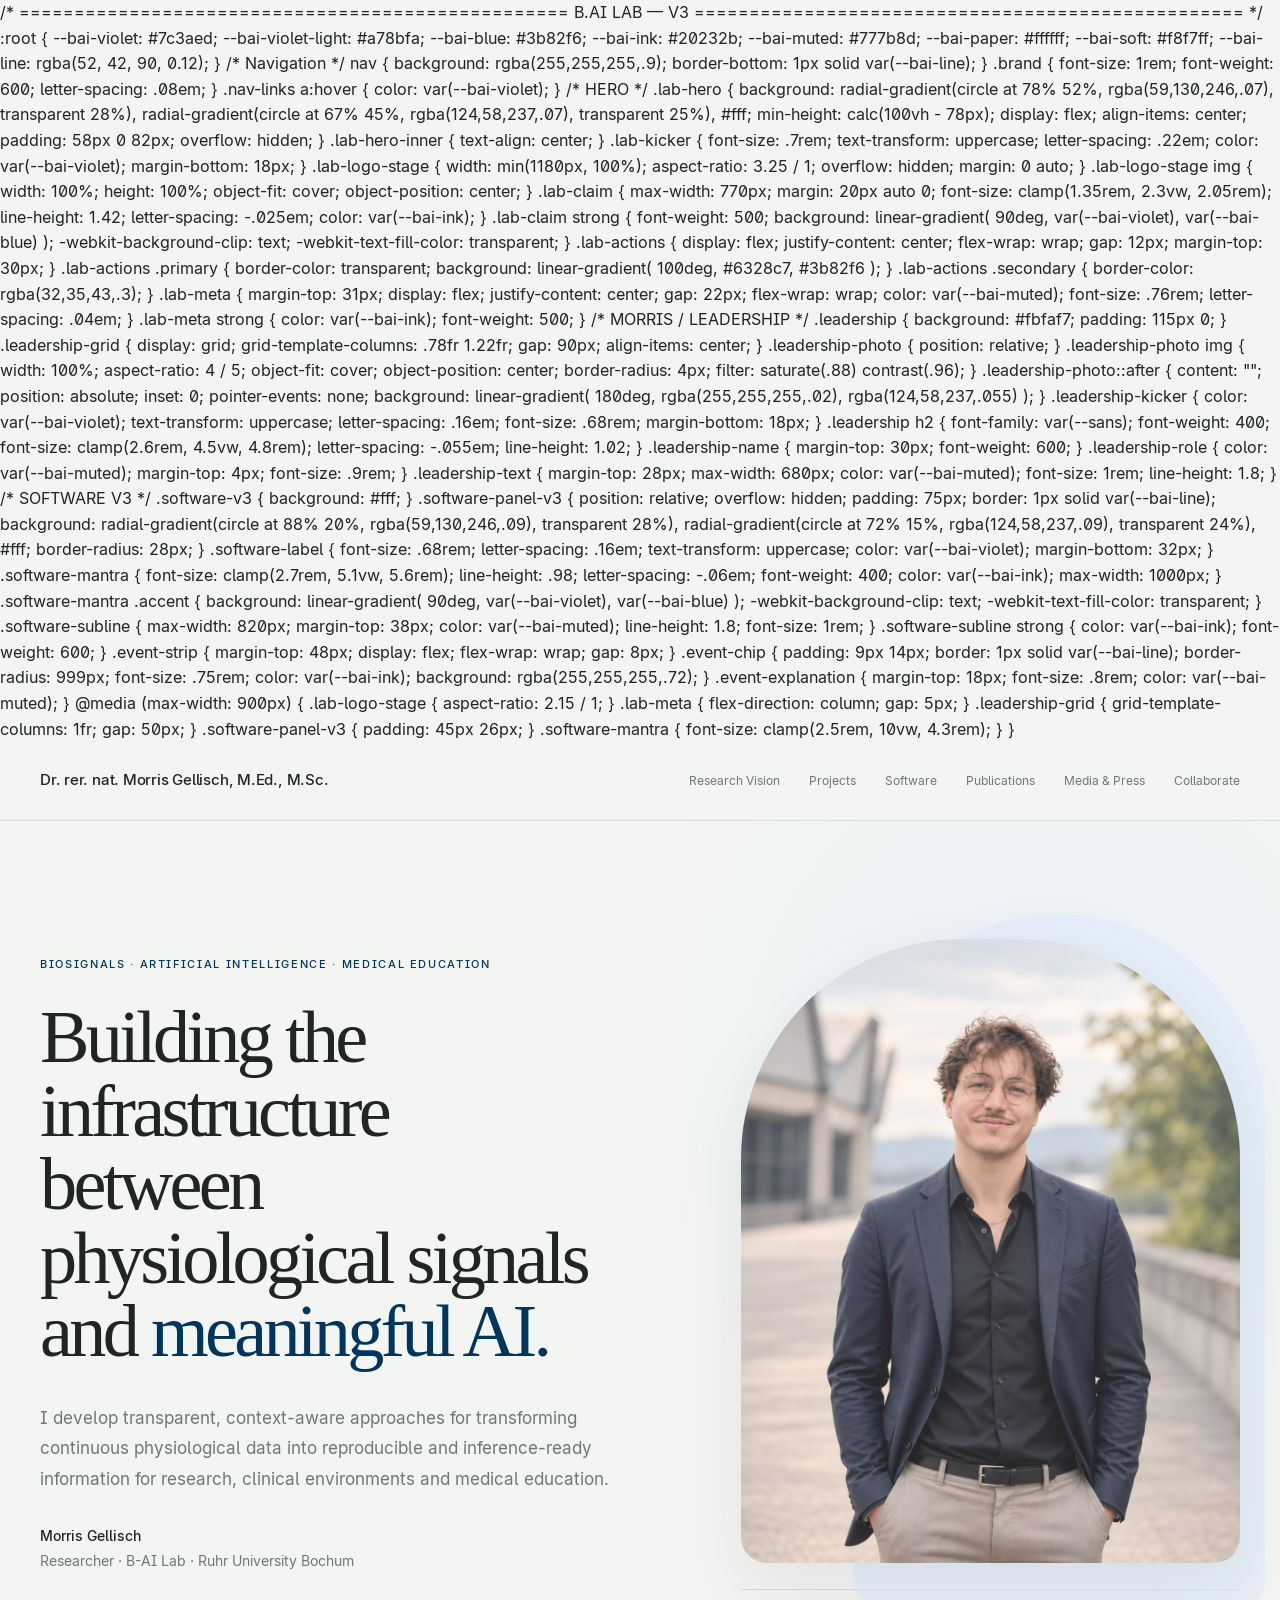
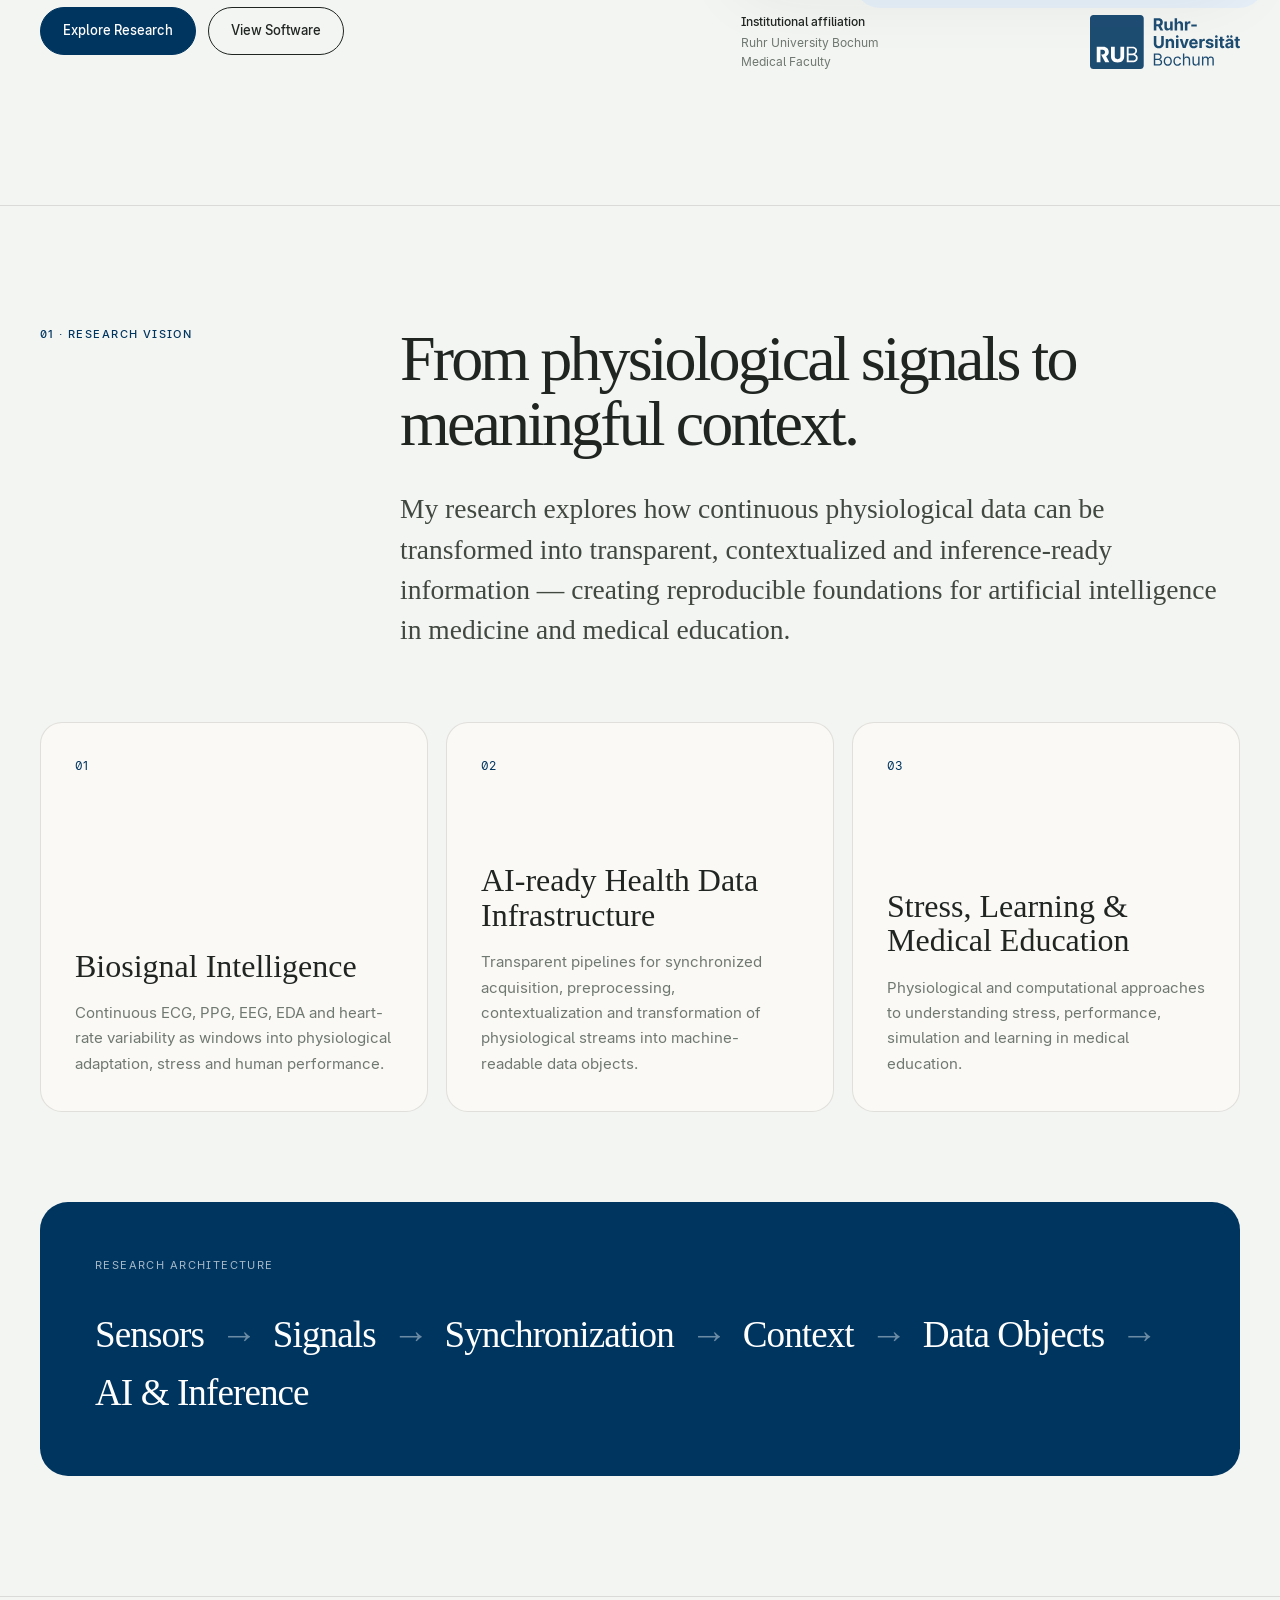
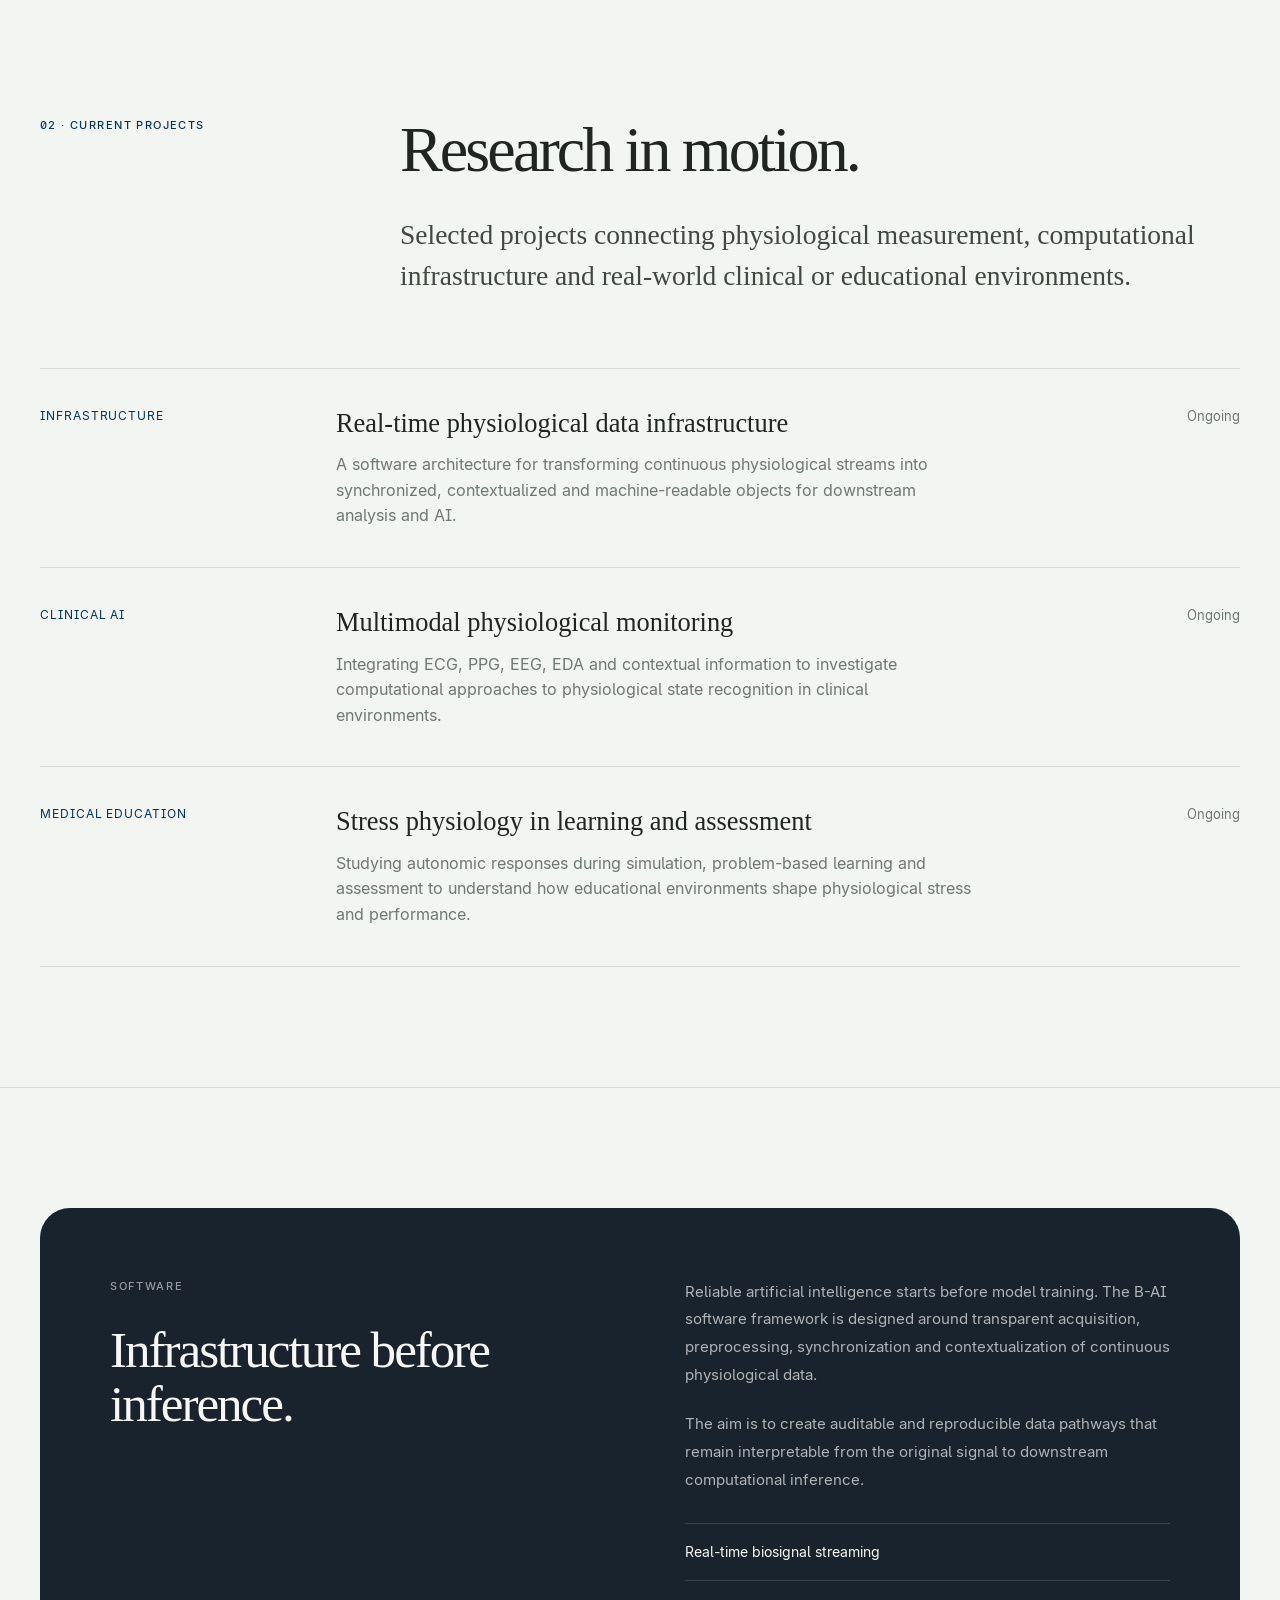
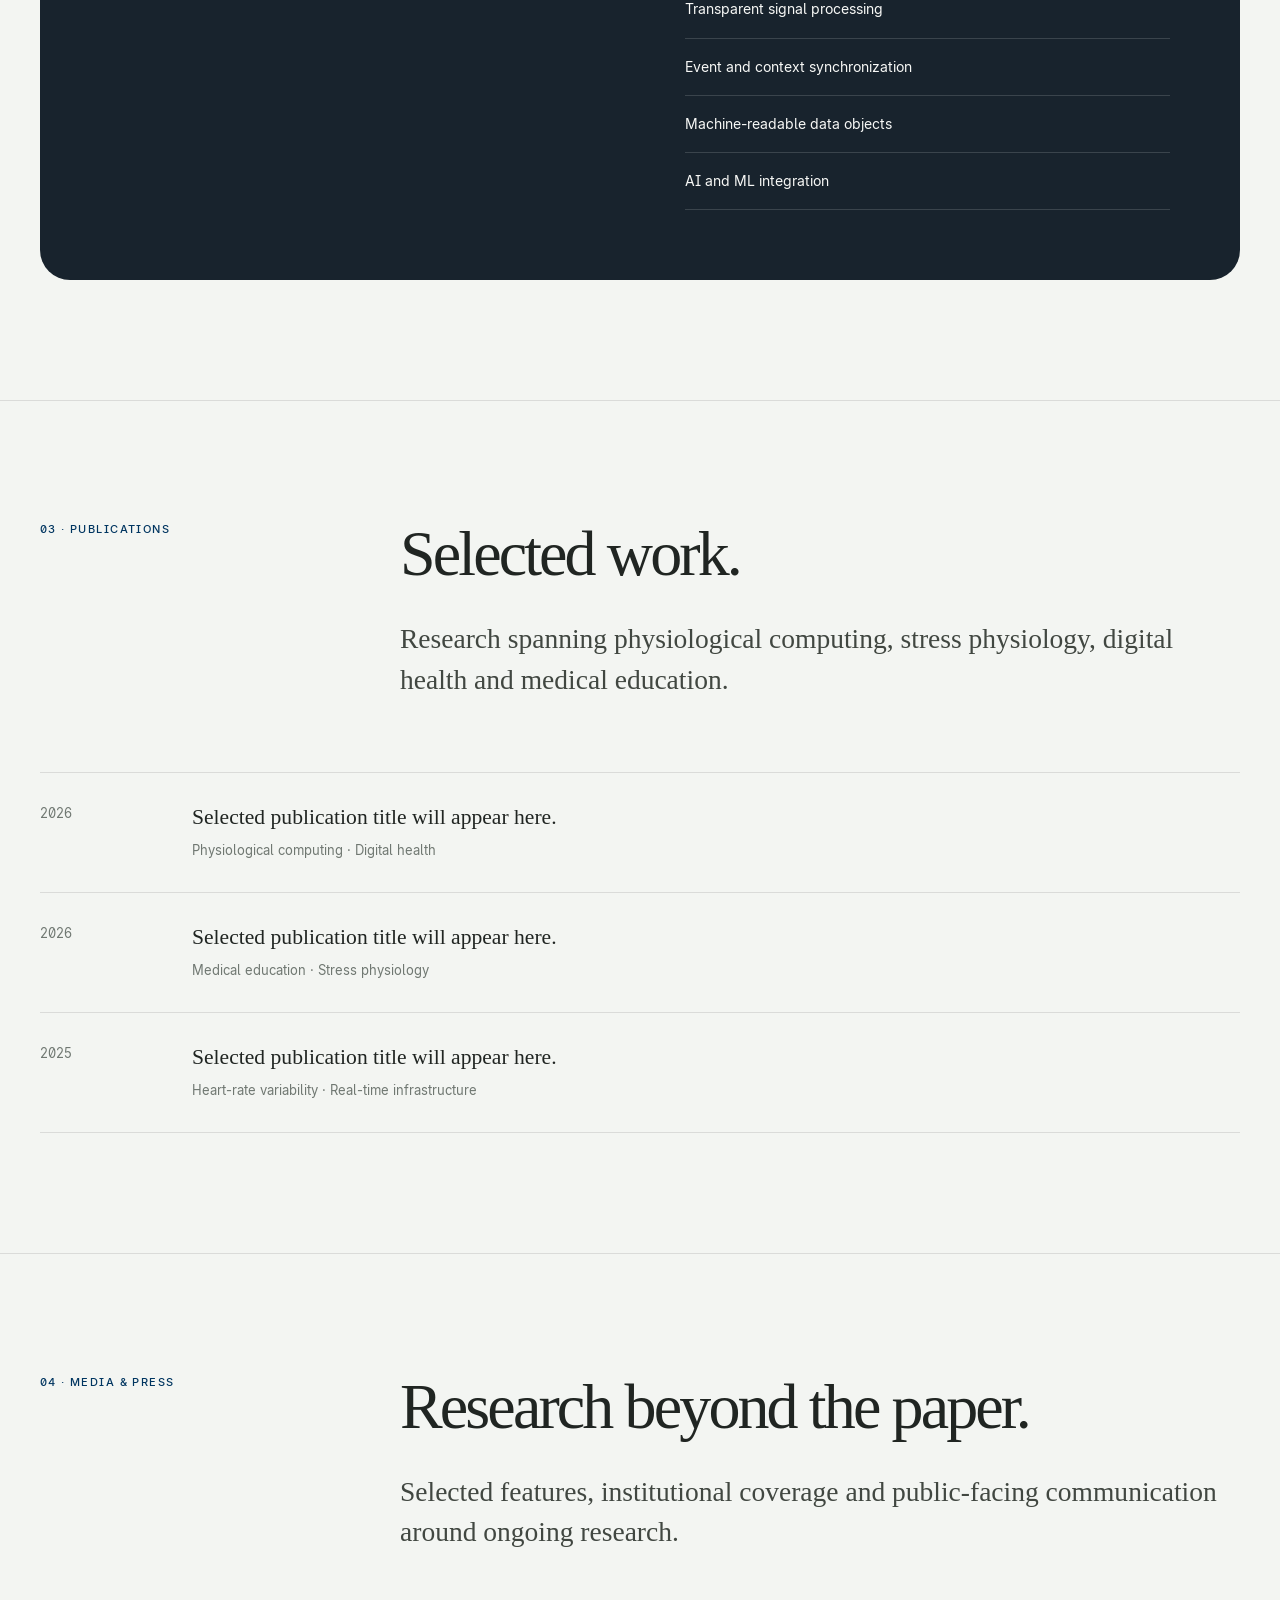
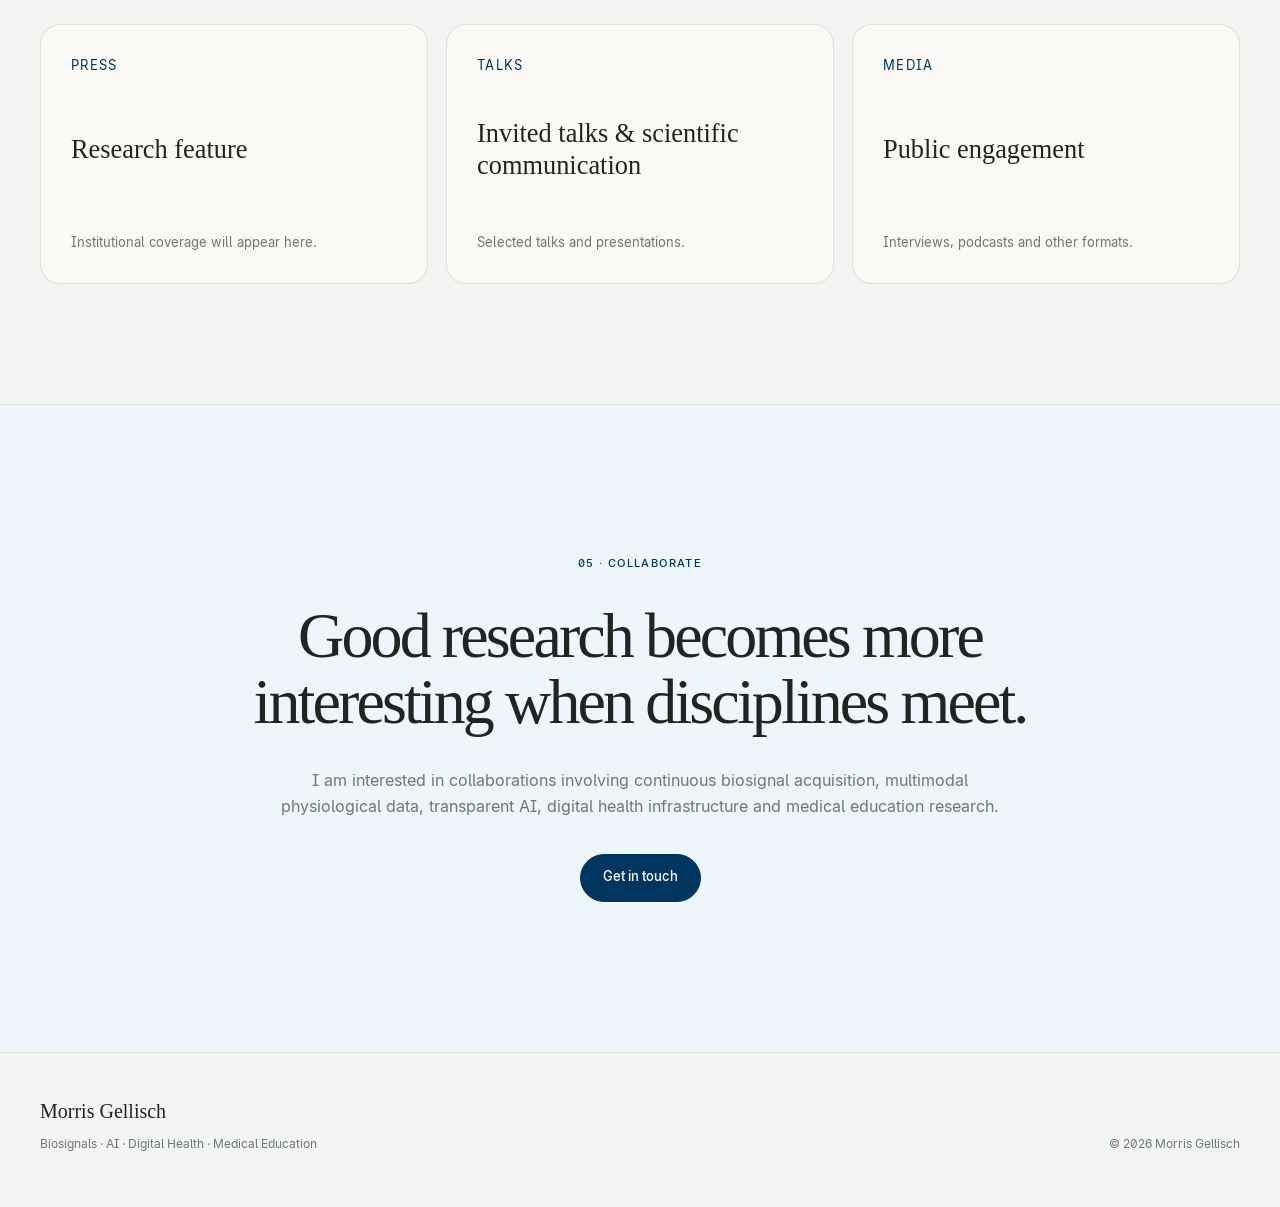
==== index.html @ 2d12931b "Revise title and meta description in index.html Updated title and meta description for SEO improveme" ====
<title>B.AI LAB | Biobehavioral Artificial Intelligence</title>

<meta
  name="description"
  content="B.AI Lab develops transparent infrastructures for synchronized, contextualized and AI-ready physiological data."
/>
/* ==================================================
   B.AI LAB — V3
================================================== */

:root {
  --bai-violet: #7c3aed;
  --bai-violet-light: #a78bfa;
  --bai-blue: #3b82f6;
  --bai-ink: #20232b;
  --bai-muted: #777b8d;
  --bai-paper: #ffffff;
  --bai-soft: #f8f7ff;
  --bai-line: rgba(52, 42, 90, 0.12);
}

/* Navigation */

nav {
  background: rgba(255,255,255,.9);
  border-bottom: 1px solid var(--bai-line);
}

.brand {
  font-size: 1rem;
  font-weight: 600;
  letter-spacing: .08em;
}

.nav-links a:hover {
  color: var(--bai-violet);
}


/* HERO */

.lab-hero {
  background:
    radial-gradient(circle at 78% 52%, rgba(59,130,246,.07), transparent 28%),
    radial-gradient(circle at 67% 45%, rgba(124,58,237,.07), transparent 25%),
    #fff;

  min-height: calc(100vh - 78px);
  display: flex;
  align-items: center;
  padding: 58px 0 82px;
  overflow: hidden;
}

.lab-hero-inner {
  text-align: center;
}

.lab-kicker {
  font-size: .7rem;
  text-transform: uppercase;
  letter-spacing: .22em;
  color: var(--bai-violet);
  margin-bottom: 18px;
}

.lab-logo-stage {
  width: min(1180px, 100%);
  aspect-ratio: 3.25 / 1;
  overflow: hidden;
  margin: 0 auto;
}

.lab-logo-stage img {
  width: 100%;
  height: 100%;
  object-fit: cover;
  object-position: center;
}

.lab-claim {
  max-width: 770px;
  margin: 20px auto 0;
  font-size: clamp(1.35rem, 2.3vw, 2.05rem);
  line-height: 1.42;
  letter-spacing: -.025em;
  color: var(--bai-ink);
}

.lab-claim strong {
  font-weight: 500;
  background: linear-gradient(
    90deg,
    var(--bai-violet),
    var(--bai-blue)
  );
  -webkit-background-clip: text;
  -webkit-text-fill-color: transparent;
}

.lab-actions {
  display: flex;
  justify-content: center;
  flex-wrap: wrap;
  gap: 12px;
  margin-top: 30px;
}

.lab-actions .primary {
  border-color: transparent;
  background: linear-gradient(
    100deg,
    #6328c7,
    #3b82f6
  );
}

.lab-actions .secondary {
  border-color: rgba(32,35,43,.3);
}

.lab-meta {
  margin-top: 31px;
  display: flex;
  justify-content: center;
  gap: 22px;
  flex-wrap: wrap;
  color: var(--bai-muted);
  font-size: .76rem;
  letter-spacing: .04em;
}

.lab-meta strong {
  color: var(--bai-ink);
  font-weight: 500;
}


/* MORRIS / LEADERSHIP */

.leadership {
  background: #fbfaf7;
  padding: 115px 0;
}

.leadership-grid {
  display: grid;
  grid-template-columns: .78fr 1.22fr;
  gap: 90px;
  align-items: center;
}

.leadership-photo {
  position: relative;
}

.leadership-photo img {
  width: 100%;
  aspect-ratio: 4 / 5;
  object-fit: cover;
  object-position: center;
  border-radius: 4px;
  filter: saturate(.88) contrast(.96);
}

.leadership-photo::after {
  content: "";
  position: absolute;
  inset: 0;
  pointer-events: none;
  background: linear-gradient(
    180deg,
    rgba(255,255,255,.02),
    rgba(124,58,237,.055)
  );
}

.leadership-kicker {
  color: var(--bai-violet);
  text-transform: uppercase;
  letter-spacing: .16em;
  font-size: .68rem;
  margin-bottom: 18px;
}

.leadership h2 {
  font-family: var(--sans);
  font-weight: 400;
  font-size: clamp(2.6rem, 4.5vw, 4.8rem);
  letter-spacing: -.055em;
  line-height: 1.02;
}

.leadership-name {
  margin-top: 30px;
  font-weight: 600;
}

.leadership-role {
  color: var(--bai-muted);
  margin-top: 4px;
  font-size: .9rem;
}

.leadership-text {
  margin-top: 28px;
  max-width: 680px;
  color: var(--bai-muted);
  font-size: 1rem;
  line-height: 1.8;
}


/* SOFTWARE V3 */

.software-v3 {
  background: #fff;
}

.software-panel-v3 {
  position: relative;
  overflow: hidden;
  padding: 75px;
  border: 1px solid var(--bai-line);
  background:
    radial-gradient(circle at 88% 20%, rgba(59,130,246,.09), transparent 28%),
    radial-gradient(circle at 72% 15%, rgba(124,58,237,.09), transparent 24%),
    #fff;

  border-radius: 28px;
}

.software-label {
  font-size: .68rem;
  letter-spacing: .16em;
  text-transform: uppercase;
  color: var(--bai-violet);
  margin-bottom: 32px;
}

.software-mantra {
  font-size: clamp(2.7rem, 5.1vw, 5.6rem);
  line-height: .98;
  letter-spacing: -.06em;
  font-weight: 400;
  color: var(--bai-ink);
  max-width: 1000px;
}

.software-mantra .accent {
  background: linear-gradient(
    90deg,
    var(--bai-violet),
    var(--bai-blue)
  );

  -webkit-background-clip: text;
  -webkit-text-fill-color: transparent;
}

.software-subline {
  max-width: 820px;
  margin-top: 38px;
  color: var(--bai-muted);
  line-height: 1.8;
  font-size: 1rem;
}

.software-subline strong {
  color: var(--bai-ink);
  font-weight: 600;
}

.event-strip {
  margin-top: 48px;
  display: flex;
  flex-wrap: wrap;
  gap: 8px;
}

.event-chip {
  padding: 9px 14px;
  border: 1px solid var(--bai-line);
  border-radius: 999px;
  font-size: .75rem;
  color: var(--bai-ink);
  background: rgba(255,255,255,.72);
}

.event-explanation {
  margin-top: 18px;
  font-size: .8rem;
  color: var(--bai-muted);
}


@media (max-width: 900px) {
  .lab-logo-stage {
    aspect-ratio: 2.15 / 1;
  }

  .lab-meta {
    flex-direction: column;
    gap: 5px;
  }

  .leadership-grid {
    grid-template-columns: 1fr;
    gap: 50px;
  }

  .software-panel-v3 {
    padding: 45px 26px;
  }

  .software-mantra {
    font-size: clamp(2.5rem, 10vw, 4.3rem);
  }
}
  <style>

    /* --------------------------------------------------
       RUB INTER
    -------------------------------------------------- */

    @font-face {
      font-family: "RUB Inter";
      src: url("assets/fonts/RUBInter-Regular.ttf") format("truetype");
      font-weight: 400;
      font-style: normal;
    }

    @font-face {
      font-family: "RUB Inter";
      src: url("assets/fonts/RUBInter-Medium.ttf") format("truetype");
      font-weight: 500;
      font-style: normal;
    }

    @font-face {
      font-family: "RUB Inter";
      src: url("assets/fonts/RUBInter-SemiBold.ttf") format("truetype");
      font-weight: 600;
      font-style: normal;
    }


    /* --------------------------------------------------
       DESIGN SYSTEM
    -------------------------------------------------- */

    :root {
      --bg: #f3f5f2;
      --bg-warm: #f6f3ec;
      --surface: #faf9f5;

      --text: #202522;
      --muted: #707872;

      --rub-blue: #003560;
      --rub-blue-soft: #dcebfb;
      --rub-blue-light: #eef5fb;

      --line: rgba(32, 37, 34, 0.12);

      --serif: Georgia, "Times New Roman", serif;
      --sans: "RUB Inter", Inter, Arial, sans-serif;
    }


    * {
      box-sizing: border-box;
      margin: 0;
      padding: 0;
    }

    html {
      scroll-behavior: smooth;
    }

    body {
      background: var(--bg);
      color: var(--text);
      font-family: var(--sans);
      line-height: 1.6;
      -webkit-font-smoothing: antialiased;
    }

    a {
      color: inherit;
      text-decoration: none;
    }

    img {
      max-width: 100%;
      display: block;
    }

    .container {
      width: min(1200px, calc(100% - 56px));
      margin: 0 auto;
    }


    /* --------------------------------------------------
       NAVIGATION
    -------------------------------------------------- */

    nav {
      position: sticky;
      top: 0;
      z-index: 100;
      background: rgba(243, 245, 242, 0.88);
      backdrop-filter: blur(18px);
      border-bottom: 1px solid var(--line);
    }

    .nav-inner {
      min-height: 78px;
      display: flex;
      align-items: center;
      justify-content: space-between;
      gap: 40px;
    }

    .brand {
      font-family: var(--sans);
      font-size: 0.92rem;
      font-weight: 500;
      letter-spacing: -0.015em;
      color: var(--text);
      white-space: nowrap;
    }

    .nav-links {
      display: flex;
      align-items: center;
      gap: 29px;
      font-size: 0.78rem;
      color: var(--muted);
    }

    .nav-links a {
      transition: color 0.2s ease;
    }

    .nav-links a:hover {
      color: var(--rub-blue);
    }


    /* --------------------------------------------------
       HERO
    -------------------------------------------------- */

    .hero {
      padding: 90px 0 105px;
      min-height: calc(100vh - 78px);
      display: flex;
      align-items: center;
      background:
        radial-gradient(
          circle at 82% 24%,
          rgba(220,235,251,0.55),
          transparent 34%
        ),
        var(--bg);
    }

    .hero-grid {
      display: grid;
      grid-template-columns: 1.05fr 0.95fr;
      gap: 90px;
      align-items: center;
    }

    .eyebrow {
      color: var(--rub-blue);
      font-size: 0.69rem;
      font-weight: 500;
      letter-spacing: 0.15em;
      text-transform: uppercase;
      margin-bottom: 28px;
    }

    .hero h1 {
      font-family: var(--serif);
      font-weight: 400;
      font-size: clamp(3.3rem, 5.8vw, 6.3rem);
      line-height: 0.99;
      letter-spacing: -0.05em;
      max-width: 780px;
    }

    .hero h1 em {
      font-style: normal;
      color: var(--rub-blue);
    }

    .hero-intro {
      margin-top: 34px;
      max-width: 650px;
      font-size: 1.07rem;
      line-height: 1.78;
      color: var(--muted);
    }

    .hero-name {
      margin-top: 30px;
      font-size: 0.9rem;
      font-weight: 500;
      color: var(--text);
    }

    .hero-role {
      margin-top: 3px;
      font-size: 0.86rem;
      color: var(--muted);
    }

    .hero-actions {
      display: flex;
      gap: 12px;
      flex-wrap: wrap;
      margin-top: 35px;
    }

    .button {
      display: inline-flex;
      align-items: center;
      justify-content: center;
      min-height: 48px;
      padding: 0 22px;
      border-radius: 999px;
      border: 1px solid var(--text);
      font-size: 0.79rem;
      font-weight: 500;
      transition: all 0.22s ease;
    }

    .button.primary {
      background: var(--rub-blue);
      border-color: var(--rub-blue);
      color: white;
    }

    .button.primary:hover {
      transform: translateY(-1px);
      background: #00477d;
    }

    .button.secondary:hover {
      background: var(--surface);
    }


    /* HERO IMAGE */

    .hero-visual {
      position: relative;
      padding: 28px 0 28px 28px;
    }

    .hero-visual::before {
      content: "";
      position: absolute;
      width: 78%;
      height: 88%;
      right: -25px;
      top: 3px;
      background: var(--rub-blue-soft);
      border-radius: 220px 220px 28px 28px;
      opacity: 0.55;
    }

    .hero-image-wrap {
      position: relative;
      overflow: hidden;
      border-radius: 220px 220px 26px 26px;
      background: var(--surface);
      aspect-ratio: 4 / 5;
      box-shadow:
        0 28px 70px rgba(30, 41, 46, 0.08);
    }

    .hero-image-wrap img {
      width: 100%;
      height: 100%;
      object-fit: cover;
      object-position: center 35%;
      opacity: 0.93;

      filter:
        saturate(0.88)
        contrast(0.96)
        brightness(1.035);
    }

    .hero-image-wrap::after {
      content: "";
      position: absolute;
      inset: 0;
      pointer-events: none;
      background:
        linear-gradient(
          180deg,
          rgba(220,235,251,0.10),
          rgba(246,243,236,0.06)
        );
    }


    /* INSTITUTION */

    .institution {
      margin-top: 26px;
      display: flex;
      align-items: center;
      justify-content: space-between;
      gap: 24px;
      padding-top: 22px;
      border-top: 1px solid var(--line);
    }

    .institution-copy {
      font-size: 0.77rem;
      line-height: 1.55;
      color: var(--muted);
    }

    .institution-copy strong {
      display: block;
      color: var(--text);
      font-weight: 500;
      margin-bottom: 2px;
    }

    .rub-logo {
      width: 150px;
      opacity: 0.88;
    }


    /* --------------------------------------------------
       SECTIONS
    -------------------------------------------------- */

    section {
      padding: 120px 0;
      border-top: 1px solid var(--line);
    }

    .section-head {
      display: grid;
      grid-template-columns: 0.5fr 1.5fr;
      gap: 80px;
      margin-bottom: 72px;
    }

    .section-number {
      color: var(--rub-blue);
      font-size: 0.68rem;
      font-weight: 500;
      letter-spacing: 0.13em;
      text-transform: uppercase;
    }

    h2 {
      font-family: var(--serif);
      font-size: clamp(2.8rem, 5vw, 5rem);
      font-weight: 400;
      line-height: 1.03;
      letter-spacing: -0.045em;
    }

    .lead {
      font-family: var(--serif);
      font-size: clamp(1.4rem, 2.15vw, 1.95rem);
      line-height: 1.46;
      color: #414741;
      max-width: 850px;
      margin-top: 32px;
    }


    /* --------------------------------------------------
       RESEARCH
    -------------------------------------------------- */

    .research-grid {
      display: grid;
      grid-template-columns: repeat(3, 1fr);
      gap: 18px;
    }

    .research-card {
      min-height: 390px;
      background: var(--surface);
      border: 1px solid var(--line);
      border-radius: 22px;
      padding: 34px;

      display: flex;
      flex-direction: column;
      justify-content: space-between;

      transition:
        transform 0.25s ease,
        box-shadow 0.25s ease;
    }

    .research-card:hover {
      transform: translateY(-4px);
      box-shadow: 0 18px 55px rgba(30, 32, 28, 0.07);
    }

    .card-number {
      color: var(--rub-blue);
      font-size: 0.72rem;
    }

    .research-card h3 {
      font-family: var(--serif);
      font-size: 2rem;
      line-height: 1.08;
      font-weight: 400;
      margin-bottom: 18px;
    }

    .research-card p {
      color: var(--muted);
      font-size: 0.92rem;
      line-height: 1.72;
    }


    /* --------------------------------------------------
       RESEARCH FLOW
    -------------------------------------------------- */

    .flow {
      margin-top: 90px;
      padding: 55px;
      background: var(--rub-blue);
      color: white;
      border-radius: 28px;
    }

    .flow-label {
      font-size: 0.68rem;
      letter-spacing: 0.13em;
      text-transform: uppercase;
      opacity: 0.65;
      margin-bottom: 32px;
    }

    .flow-line {
      font-family: var(--serif);
      font-size: clamp(1.6rem, 2.9vw, 2.8rem);
      line-height: 1.55;
      letter-spacing: -0.025em;
    }

    .flow-line span {
      opacity: 0.42;
      padding: 0 8px;
    }


    /* --------------------------------------------------
       PROJECTS
    -------------------------------------------------- */

    .project {
      display: grid;
      grid-template-columns: 0.4fr 1fr 0.35fr;
      gap: 40px;
      padding: 38px 0;
      border-top: 1px solid var(--line);
      align-items: start;
    }

    .project:last-child {
      border-bottom: 1px solid var(--line);
    }

    .project-category {
      color: var(--rub-blue);
      font-size: 0.73rem;
      text-transform: uppercase;
      letter-spacing: 0.08em;
    }

    .project h3 {
      font-family: var(--serif);
      font-size: 1.65rem;
      font-weight: 400;
      line-height: 1.27;
      margin-bottom: 12px;
    }

    .project p {
      color: var(--muted);
      max-width: 680px;
    }

    .project-status {
      text-align: right;
      color: var(--muted);
      font-size: 0.79rem;
    }


    /* --------------------------------------------------
       SOFTWARE
    -------------------------------------------------- */

    .software-panel {
      background: #18232d;
      color: #f7f8f6;
      border-radius: 30px;
      padding: 70px;

      display: grid;
      grid-template-columns: 1fr 1fr;
      gap: 90px;
    }

    .software-panel h3 {
      font-family: var(--serif);
      font-weight: 400;
      font-size: clamp(2.5rem, 4vw, 4.2rem);
      line-height: 1.04;
      letter-spacing: -0.04em;
    }

    .software-panel p {
      color: rgba(255,255,255,0.66);
      font-size: 0.96rem;
      line-height: 1.8;
      margin-bottom: 22px;
    }

    .software-list {
      margin-top: 30px;
      border-top: 1px solid rgba(255,255,255,0.15);
    }

    .software-item {
      padding: 17px 0;
      border-bottom: 1px solid rgba(255,255,255,0.15);
      font-size: 0.87rem;
    }


    /* --------------------------------------------------
       PUBLICATIONS
    -------------------------------------------------- */

    .publication {
      display: grid;
      grid-template-columns: 120px 1fr;
      gap: 32px;
      padding: 30px 0;
      border-top: 1px solid var(--line);
    }

    .publication:last-child {
      border-bottom: 1px solid var(--line);
    }

    .publication-year {
      color: var(--muted);
      font-size: 0.82rem;
    }

    .publication-title {
      font-family: var(--serif);
      font-size: 1.35rem;
      line-height: 1.37;
    }

    .publication-note {
      color: var(--muted);
      margin-top: 8px;
      font-size: 0.84rem;
    }


    /* --------------------------------------------------
       MEDIA
    -------------------------------------------------- */

    .press-grid {
      display: grid;
      grid-template-columns: repeat(3, 1fr);
      gap: 18px;
    }

    .press-card {
      min-height: 260px;
      border: 1px solid var(--line);
      background: var(--surface);
      border-radius: 20px;
      padding: 30px;

      display: flex;
      flex-direction: column;
      justify-content: space-between;
    }

    .press-card small {
      text-transform: uppercase;
      letter-spacing: 0.1em;
      color: var(--rub-blue);
    }

    .press-card h3 {
      font-family: var(--serif);
      font-weight: 400;
      font-size: 1.65rem;
      line-height: 1.2;
    }


    /* --------------------------------------------------
       COLLABORATE
    -------------------------------------------------- */

    .collaborate {
      text-align: center;
      padding: 150px 0;
      background: var(--rub-blue-light);
    }

    .collaborate h2 {
      max-width: 900px;
      margin: 0 auto;
    }

    .collaborate p {
      max-width: 720px;
      margin: 34px auto;
      color: var(--muted);
      font-size: 1rem;
    }


    /* --------------------------------------------------
       FOOTER
    -------------------------------------------------- */

    footer {
      border-top: 1px solid var(--line);
      padding: 42px 0 54px;
    }

    .footer-grid {
      display: flex;
      justify-content: space-between;
      align-items: flex-end;
      gap: 30px;
    }

    .footer-name {
      font-family: var(--serif);
      font-size: 1.25rem;
      margin-bottom: 7px;
    }

    .footer-small {
      color: var(--muted);
      font-size: 0.75rem;
    }


    /* --------------------------------------------------
       MOBILE
    -------------------------------------------------- */

    @media (max-width: 940px) {

      .nav-links {
        display: none;
      }

      .brand {
        font-size: 0.78rem;
      }

      .hero {
        padding-top: 65px;
      }

      .hero-grid,
      .section-head,
      .software-panel {
        grid-template-columns: 1fr;
      }

      .hero-grid {
        gap: 65px;
      }

      .hero-visual {
        padding-left: 0;
      }

      .hero-visual::before {
        width: 88%;
      }

      .section-head {
        gap: 35px;
      }

      .research-grid,
      .press-grid {
        grid-template-columns: 1fr;
      }

      .project {
        grid-template-columns: 1fr;
        gap: 9px;
      }

      .project-status {
        text-align: left;
      }

      .software-panel {
        padding: 42px 28px;
        gap: 45px;
      }

      .publication {
        grid-template-columns: 1fr;
        gap: 8px;
      }

      .flow {
        padding: 36px 28px;
      }

      .institution {
        align-items: flex-start;
        flex-direction: column;
      }

      section {
        padding: 90px 0;
      }

      .container {
        width: min(100% - 34px, 1200px);
      }
    }

  </style>
</head>


<body>

  <!-- NAVIGATION -->

  <nav>
    <div class="container nav-inner">

      <a class="brand" href="#top">
        Dr. rer. nat. Morris Gellisch, M.Ed., M.Sc.
      </a>

      <div class="nav-links">
        <a href="#vision">Research Vision</a>
        <a href="#projects">Projects</a>
        <a href="#software">Software</a>
        <a href="#publications">Publications</a>
        <a href="#media">Media & Press</a>
        <a href="#collaborate">Collaborate</a>
      </div>

    </div>
  </nav>


  <main id="top">


    <!-- HERO -->

    <header class="hero">

      <div class="container hero-grid">

        <div class="hero-copy">

          <div class="eyebrow">
            Biosignals · Artificial Intelligence · Medical Education
          </div>

          <h1>
            Building the infrastructure between
            physiological signals and <em>meaningful AI.</em>
          </h1>

          <p class="hero-intro">
            I develop transparent, context-aware approaches for transforming
            continuous physiological data into reproducible and inference-ready
            information for research, clinical environments and medical education.
          </p>

          <div class="hero-name">
            Morris Gellisch
          </div>

          <div class="hero-role">
            Researcher · B-AI Lab · Ruhr University Bochum
          </div>

          <div class="hero-actions">

            <a class="button primary" href="#vision">
              Explore Research
            </a>

            <a class="button secondary" href="#software">
              View Software
            </a>

          </div>

        </div>


        <div class="hero-visual">

          <div class="hero-image-wrap">
            <img
              src="assets/images/morris-hero.png"
              alt="Morris Gellisch"
            />
          </div>

          <div class="institution">

            <div class="institution-copy">

              <strong>Institutional affiliation</strong>

              Ruhr University Bochum<br>
              Medical Faculty

            </div>

            <img
              class="rub-logo"
              src="assets/brand/Ruhr-Universitaet-Bochum_Logo_Blau_screen_rgb.svg"
              alt="Ruhr University Bochum"
            />

          </div>

        </div>

      </div>

    </header>



    <!-- RESEARCH VISION -->

    <section id="vision">

      <div class="container">

        <div class="section-head">

          <div class="section-number">
            01 · Research Vision
          </div>

          <div>

            <h2>
              From physiological signals to meaningful context.
            </h2>

            <p class="lead">
              My research explores how continuous physiological data can be
              transformed into transparent, contextualized and inference-ready
              information — creating reproducible foundations for artificial
              intelligence in medicine and medical education.
            </p>

          </div>

        </div>


        <div class="research-grid">

          <article class="research-card">

            <div class="card-number">
              01
            </div>

            <div>

              <h3>
                Biosignal Intelligence
              </h3>

              <p>
                Continuous ECG, PPG, EEG, EDA and heart-rate variability
                as windows into physiological adaptation, stress and
                human performance.
              </p>

            </div>

          </article>


          <article class="research-card">

            <div class="card-number">
              02
            </div>

            <div>

              <h3>
                AI-ready Health Data Infrastructure
              </h3>

              <p>
                Transparent pipelines for synchronized acquisition,
                preprocessing, contextualization and transformation of
                physiological streams into machine-readable data objects.
              </p>

            </div>

          </article>


          <article class="research-card">

            <div class="card-number">
              03
            </div>

            <div>

              <h3>
                Stress, Learning & Medical Education
              </h3>

              <p>
                Physiological and computational approaches to understanding
                stress, performance, simulation and learning in medical
                education.
              </p>

            </div>

          </article>

        </div>


        <div class="flow">

          <div class="flow-label">
            Research architecture
          </div>

          <div class="flow-line">

            Sensors
            <span>→</span>

            Signals
            <span>→</span>

            Synchronization
            <span>→</span>

            Context
            <span>→</span>

            Data Objects
            <span>→</span>

            AI & Inference

          </div>

        </div>

      </div>

    </section>



    <!-- PROJECTS -->

    <section id="projects">

      <div class="container">

        <div class="section-head">

          <div class="section-number">
            02 · Current Projects
          </div>

          <div>

            <h2>
              Research in motion.
            </h2>

            <p class="lead">
              Selected projects connecting physiological measurement,
              computational infrastructure and real-world clinical or
              educational environments.
            </p>

          </div>

        </div>


        <div class="project">

          <div class="project-category">
            Infrastructure
          </div>

          <div>

            <h3>
              Real-time physiological data infrastructure
            </h3>

            <p>
              A software architecture for transforming continuous physiological
              streams into synchronized, contextualized and machine-readable
              objects for downstream analysis and AI.
            </p>

          </div>

          <div class="project-status">
            Ongoing
          </div>

        </div>


        <div class="project">

          <div class="project-category">
            Clinical AI
          </div>

          <div>

            <h3>
              Multimodal physiological monitoring
            </h3>

            <p>
              Integrating ECG, PPG, EEG, EDA and contextual information to
              investigate computational approaches to physiological state
              recognition in clinical environments.
            </p>

          </div>

          <div class="project-status">
            Ongoing
          </div>

        </div>


        <div class="project">

          <div class="project-category">
            Medical Education
          </div>

          <div>

            <h3>
              Stress physiology in learning and assessment
            </h3>

            <p>
              Studying autonomic responses during simulation, problem-based
              learning and assessment to understand how educational
              environments shape physiological stress and performance.
            </p>

          </div>

          <div class="project-status">
            Ongoing
          </div>

        </div>

      </div>

    </section>



    <!-- SOFTWARE -->

    <section id="software">

      <div class="container">

        <div class="software-panel">

          <div>

            <div
              class="eyebrow"
              style="color:rgba(255,255,255,.54)"
            >
              Software
            </div>

            <h3>
              Infrastructure before inference.
            </h3>

          </div>


          <div>

            <p>
              Reliable artificial intelligence starts before model training.
              The B-AI software framework is designed around transparent
              acquisition, preprocessing, synchronization and contextualization
              of continuous physiological data.
            </p>

            <p>
              The aim is to create auditable and reproducible data pathways
              that remain interpretable from the original signal to downstream
              computational inference.
            </p>

            <div class="software-list">

              <div class="software-item">
                Real-time biosignal streaming
              </div>

              <div class="software-item">
                Transparent signal processing
              </div>

              <div class="software-item">
                Event and context synchronization
              </div>

              <div class="software-item">
                Machine-readable data objects
              </div>

              <div class="software-item">
                AI and ML integration
              </div>

            </div>

          </div>

        </div>

      </div>

    </section>



    <!-- PUBLICATIONS -->

    <section id="publications">

      <div class="container">

        <div class="section-head">

          <div class="section-number">
            03 · Publications
          </div>

          <div>

            <h2>
              Selected work.
            </h2>

            <p class="lead">
              Research spanning physiological computing, stress physiology,
              digital health and medical education.
            </p>

          </div>

        </div>


        <div class="publication">

          <div class="publication-year">
            2026
          </div>

          <div>

            <div class="publication-title">
              Selected publication title will appear here.
            </div>

            <div class="publication-note">
              Physiological computing · Digital health
            </div>

          </div>

        </div>


        <div class="publication">

          <div class="publication-year">
            2026
          </div>

          <div>

            <div class="publication-title">
              Selected publication title will appear here.
            </div>

            <div class="publication-note">
              Medical education · Stress physiology
            </div>

          </div>

        </div>


        <div class="publication">

          <div class="publication-year">
            2025
          </div>

          <div>

            <div class="publication-title">
              Selected publication title will appear here.
            </div>

            <div class="publication-note">
              Heart-rate variability · Real-time infrastructure
            </div>

          </div>

        </div>

      </div>

    </section>



    <!-- MEDIA -->

    <section id="media">

      <div class="container">

        <div class="section-head">

          <div class="section-number">
            04 · Media & Press
          </div>

          <div>

            <h2>
              Research beyond the paper.
            </h2>

            <p class="lead">
              Selected features, institutional coverage and public-facing
              communication around ongoing research.
            </p>

          </div>

        </div>


        <div class="press-grid">

          <article class="press-card">

            <small>
              Press
            </small>

            <h3>
              Research feature
            </h3>

            <p class="publication-note">
              Institutional coverage will appear here.
            </p>

          </article>


          <article class="press-card">

            <small>
              Talks
            </small>

            <h3>
              Invited talks & scientific communication
            </h3>

            <p class="publication-note">
              Selected talks and presentations.
            </p>

          </article>


          <article class="press-card">

            <small>
              Media
            </small>

            <h3>
              Public engagement
            </h3>

            <p class="publication-note">
              Interviews, podcasts and other formats.
            </p>

          </article>

        </div>

      </div>

    </section>



    <!-- COLLABORATE -->

    <section
      id="collaborate"
      class="collaborate"
    >

      <div class="container">

        <div
          class="section-number"
          style="margin-bottom:30px"
        >
          05 · Collaborate
        </div>

        <h2>
          Good research becomes more interesting when disciplines meet.
        </h2>

        <p>
          I am interested in collaborations involving continuous biosignal
          acquisition, multimodal physiological data, transparent AI,
          digital health infrastructure and medical education research.
        </p>

        <a
          class="button primary"
          href="mailto:YOUR-EMAIL-HERE"
        >
          Get in touch
        </a>

      </div>

    </section>


  </main>



  <!-- FOOTER -->

  <footer>

    <div class="container footer-grid">

      <div>

        <div class="footer-name">
          Morris Gellisch
        </div>

        <div class="footer-small">
          Biosignals · AI · Digital Health · Medical Education
        </div>

      </div>

      <div class="footer-small">
        © 2026 Morris Gellisch
      </div>

    </div>

  </footer>

</body>
</html>
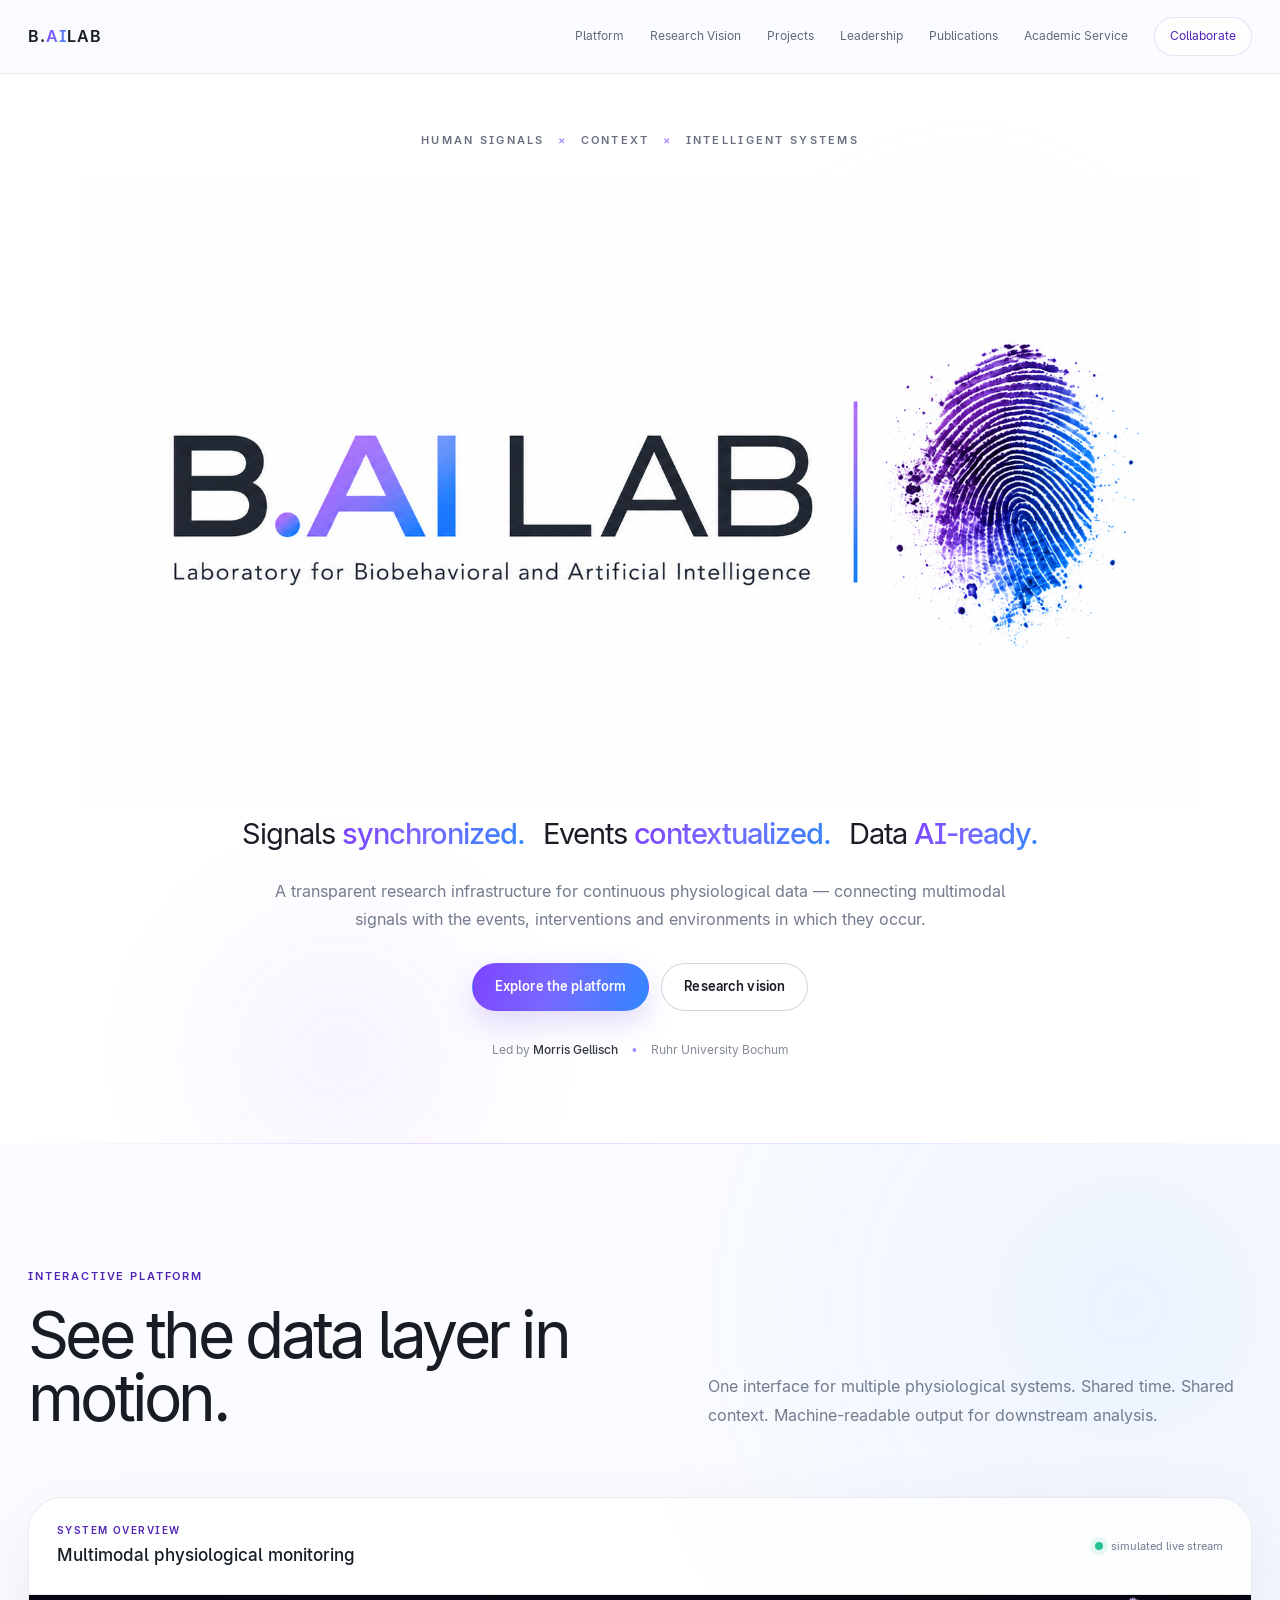
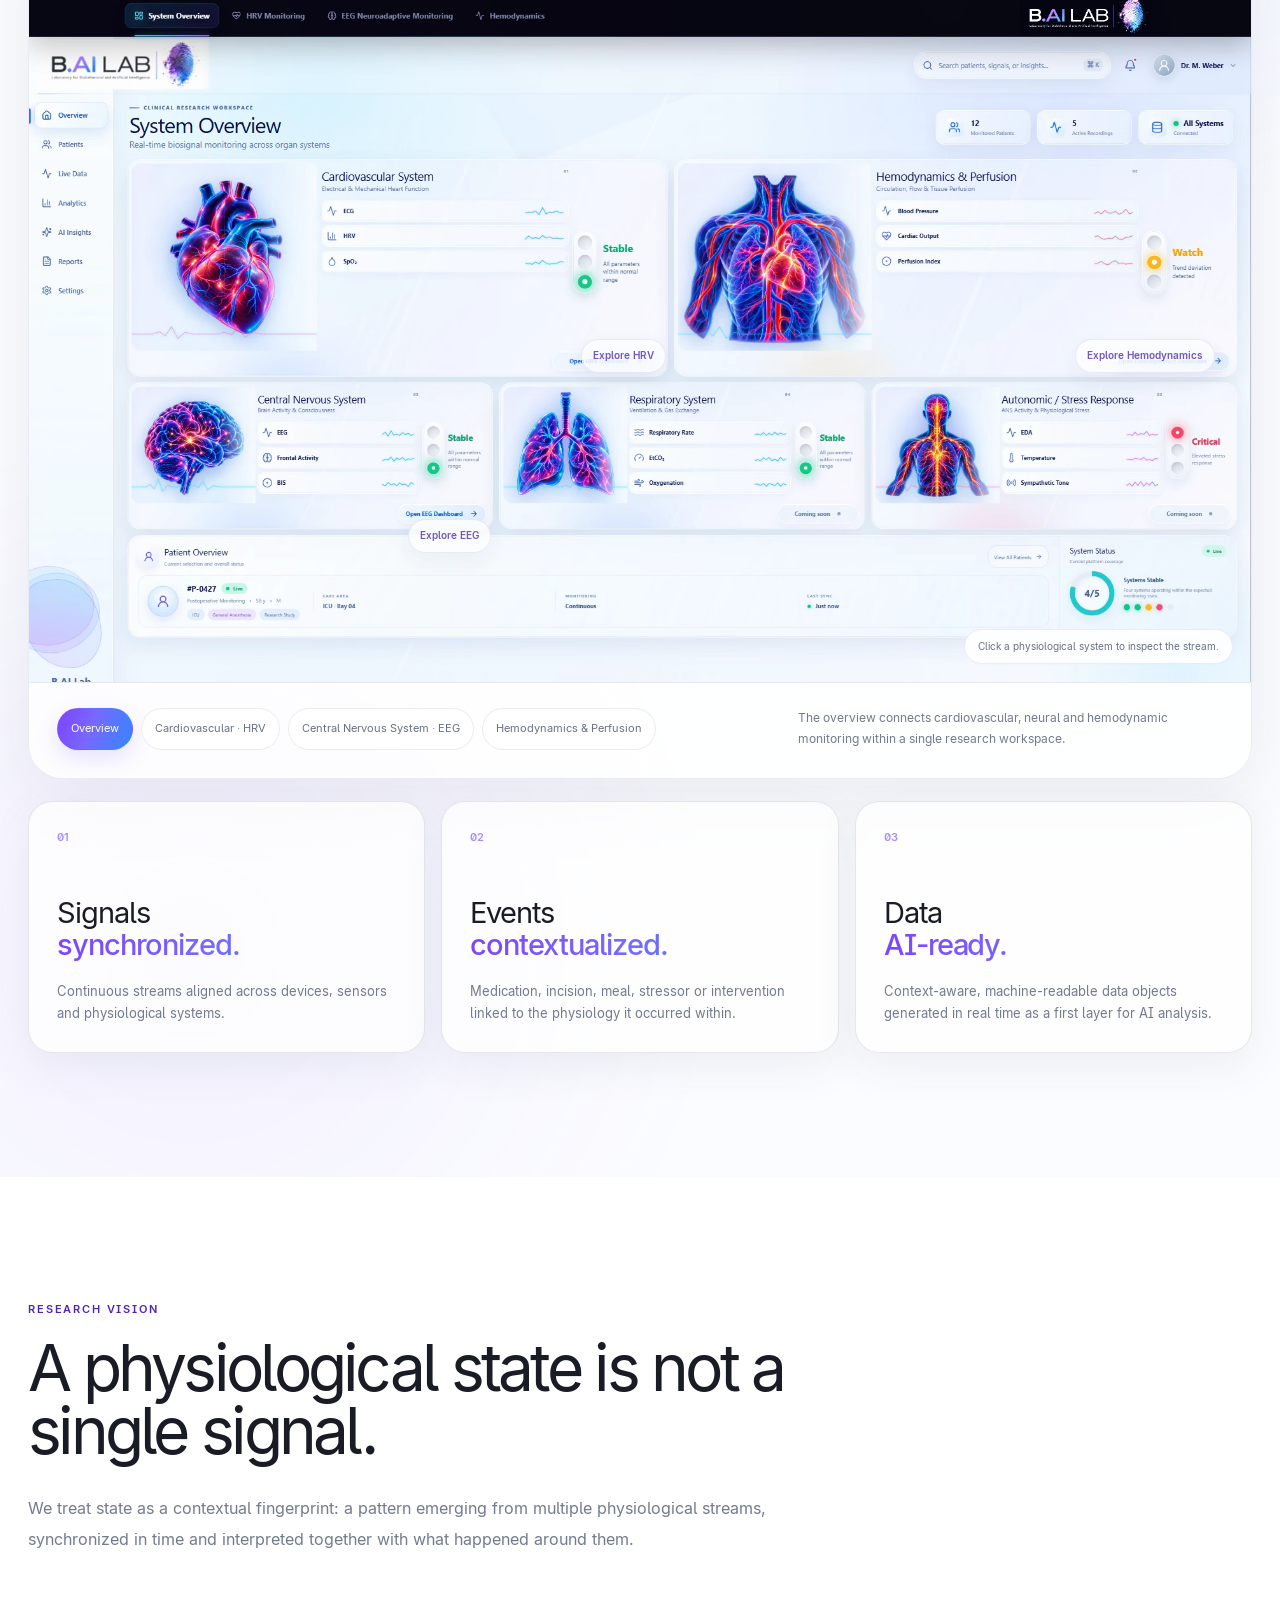
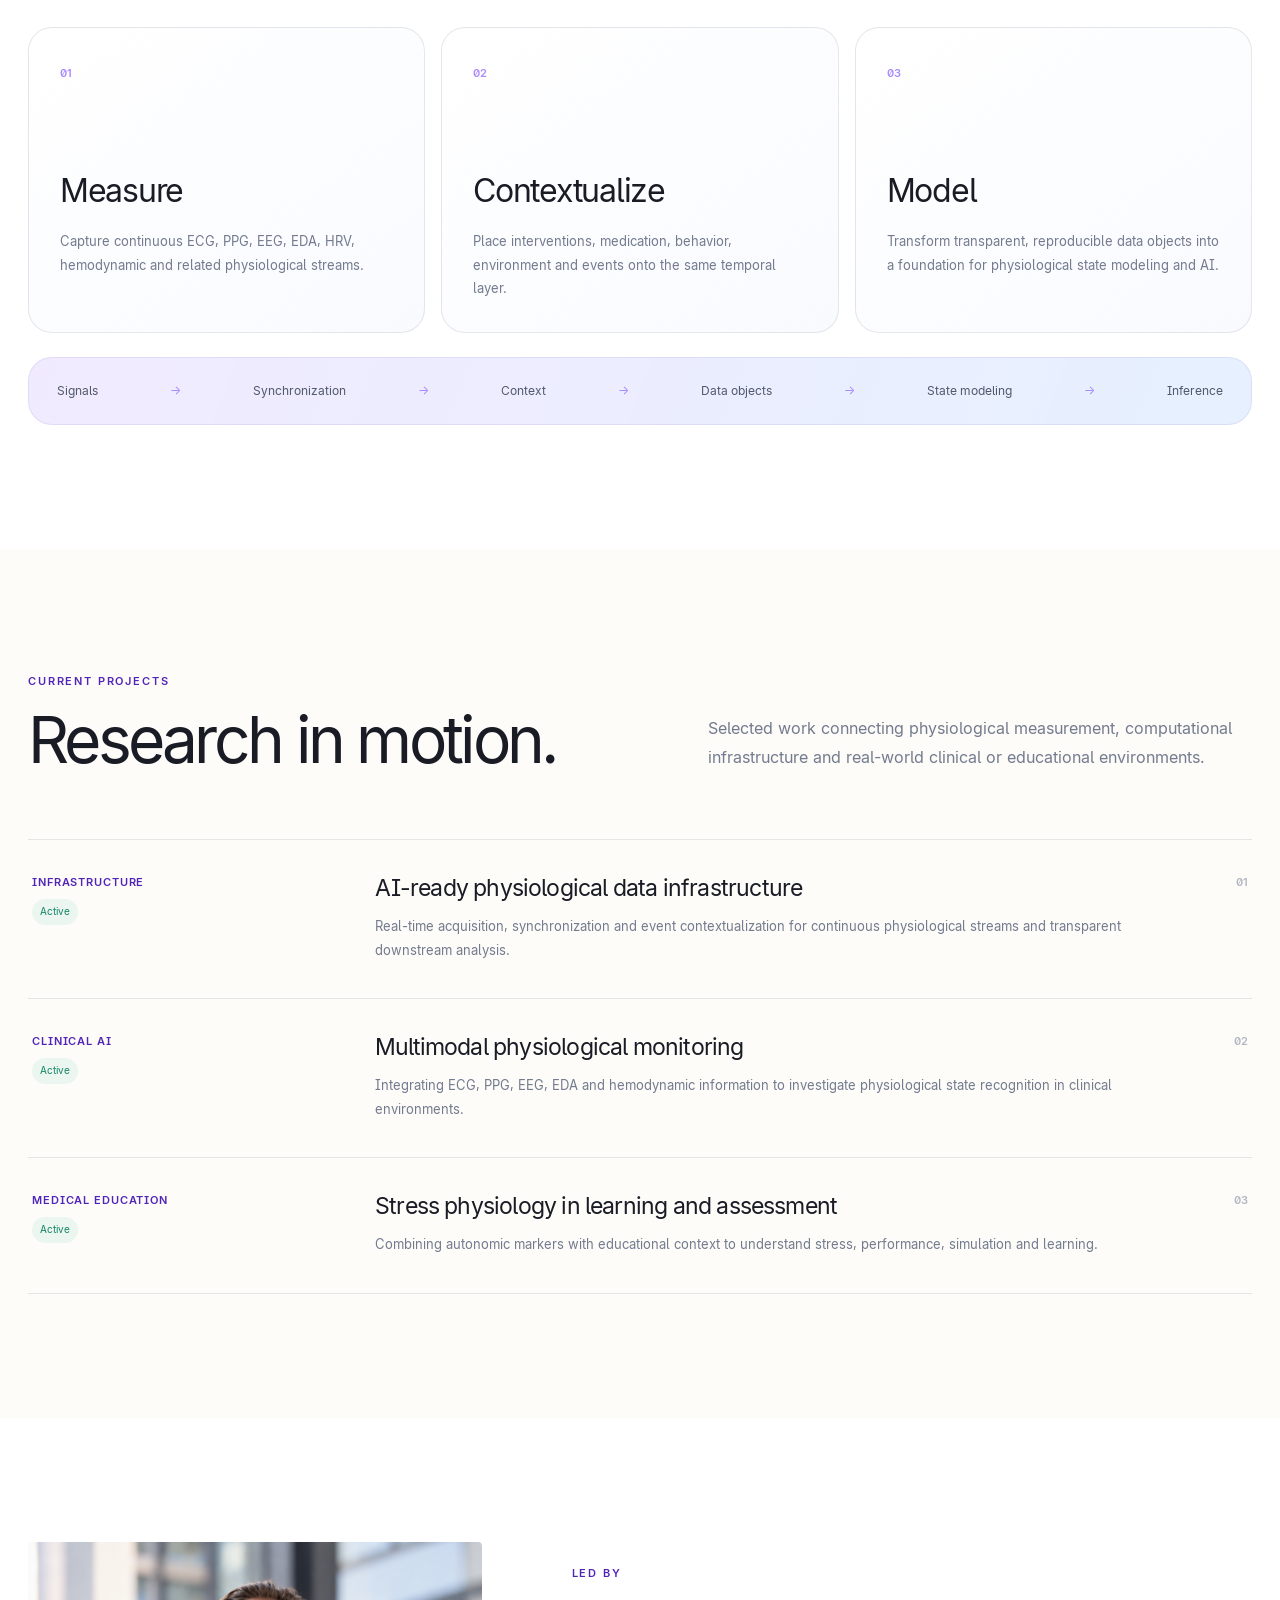
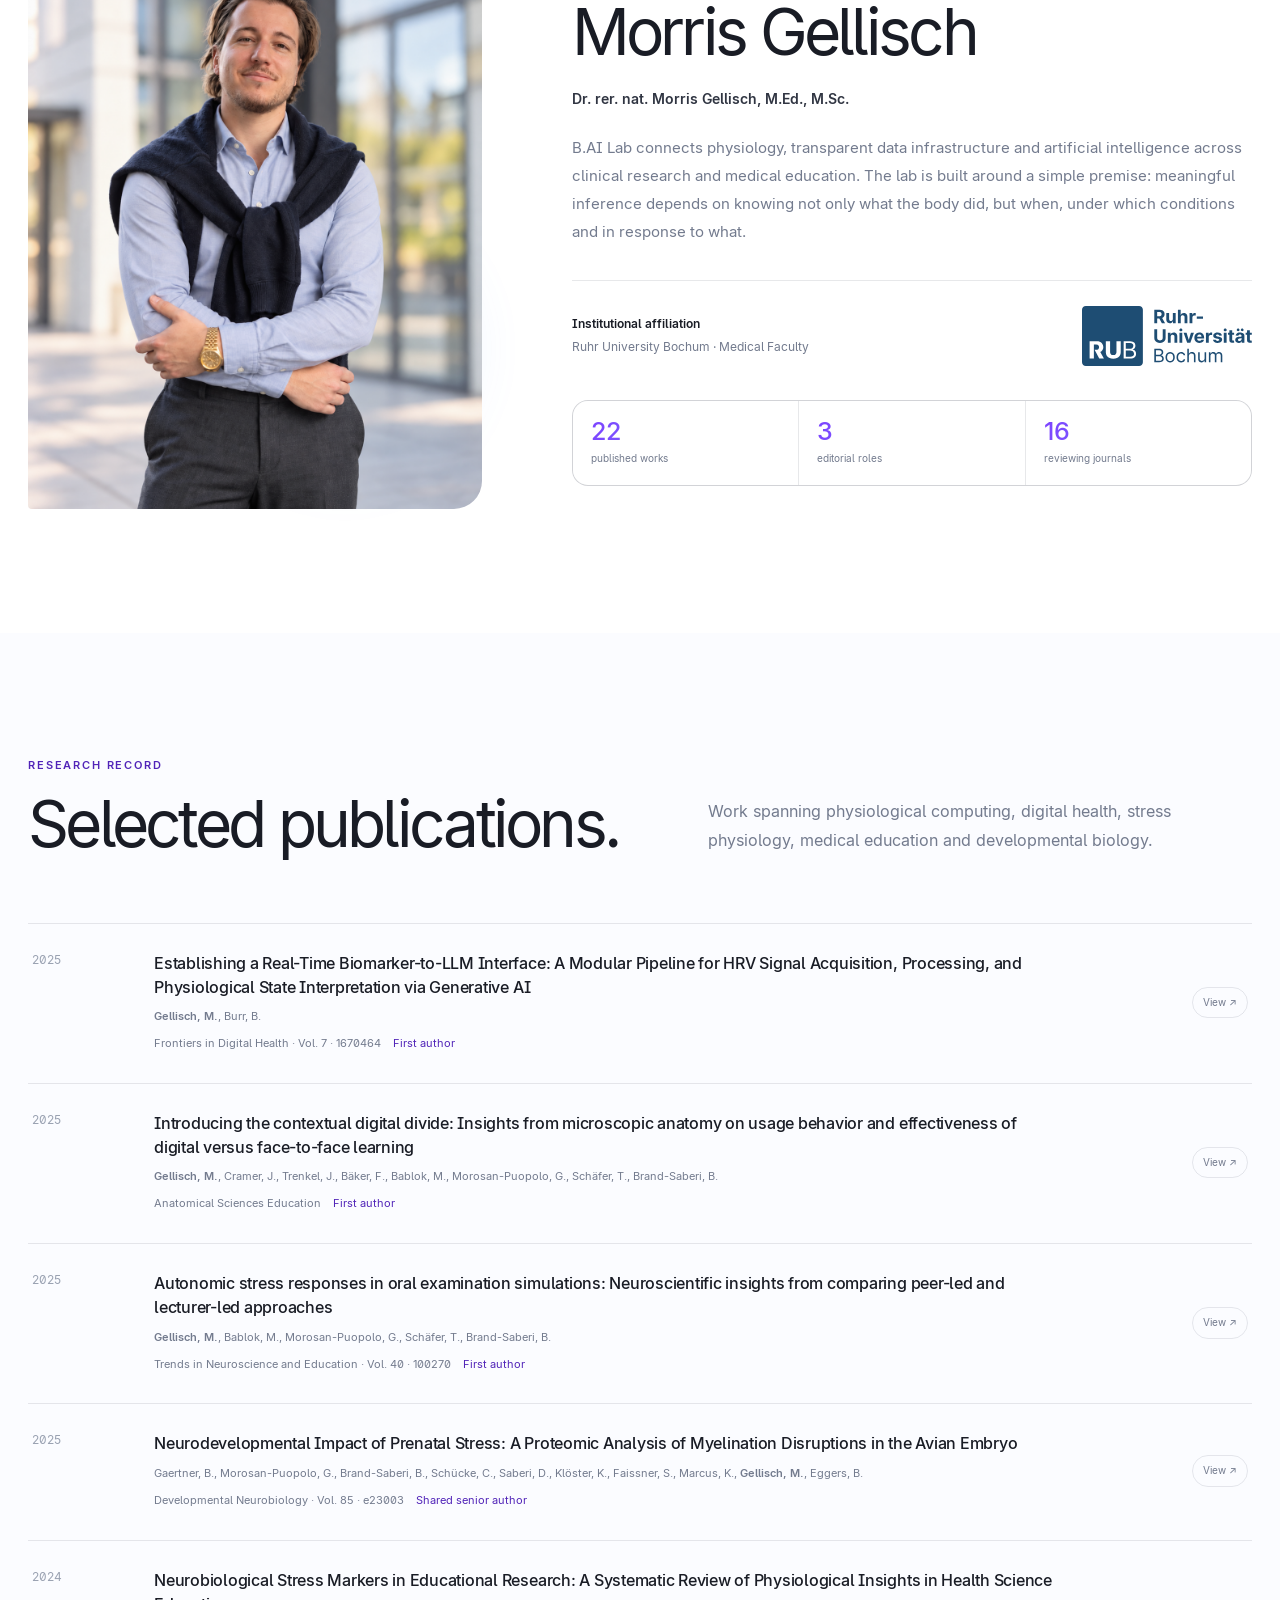
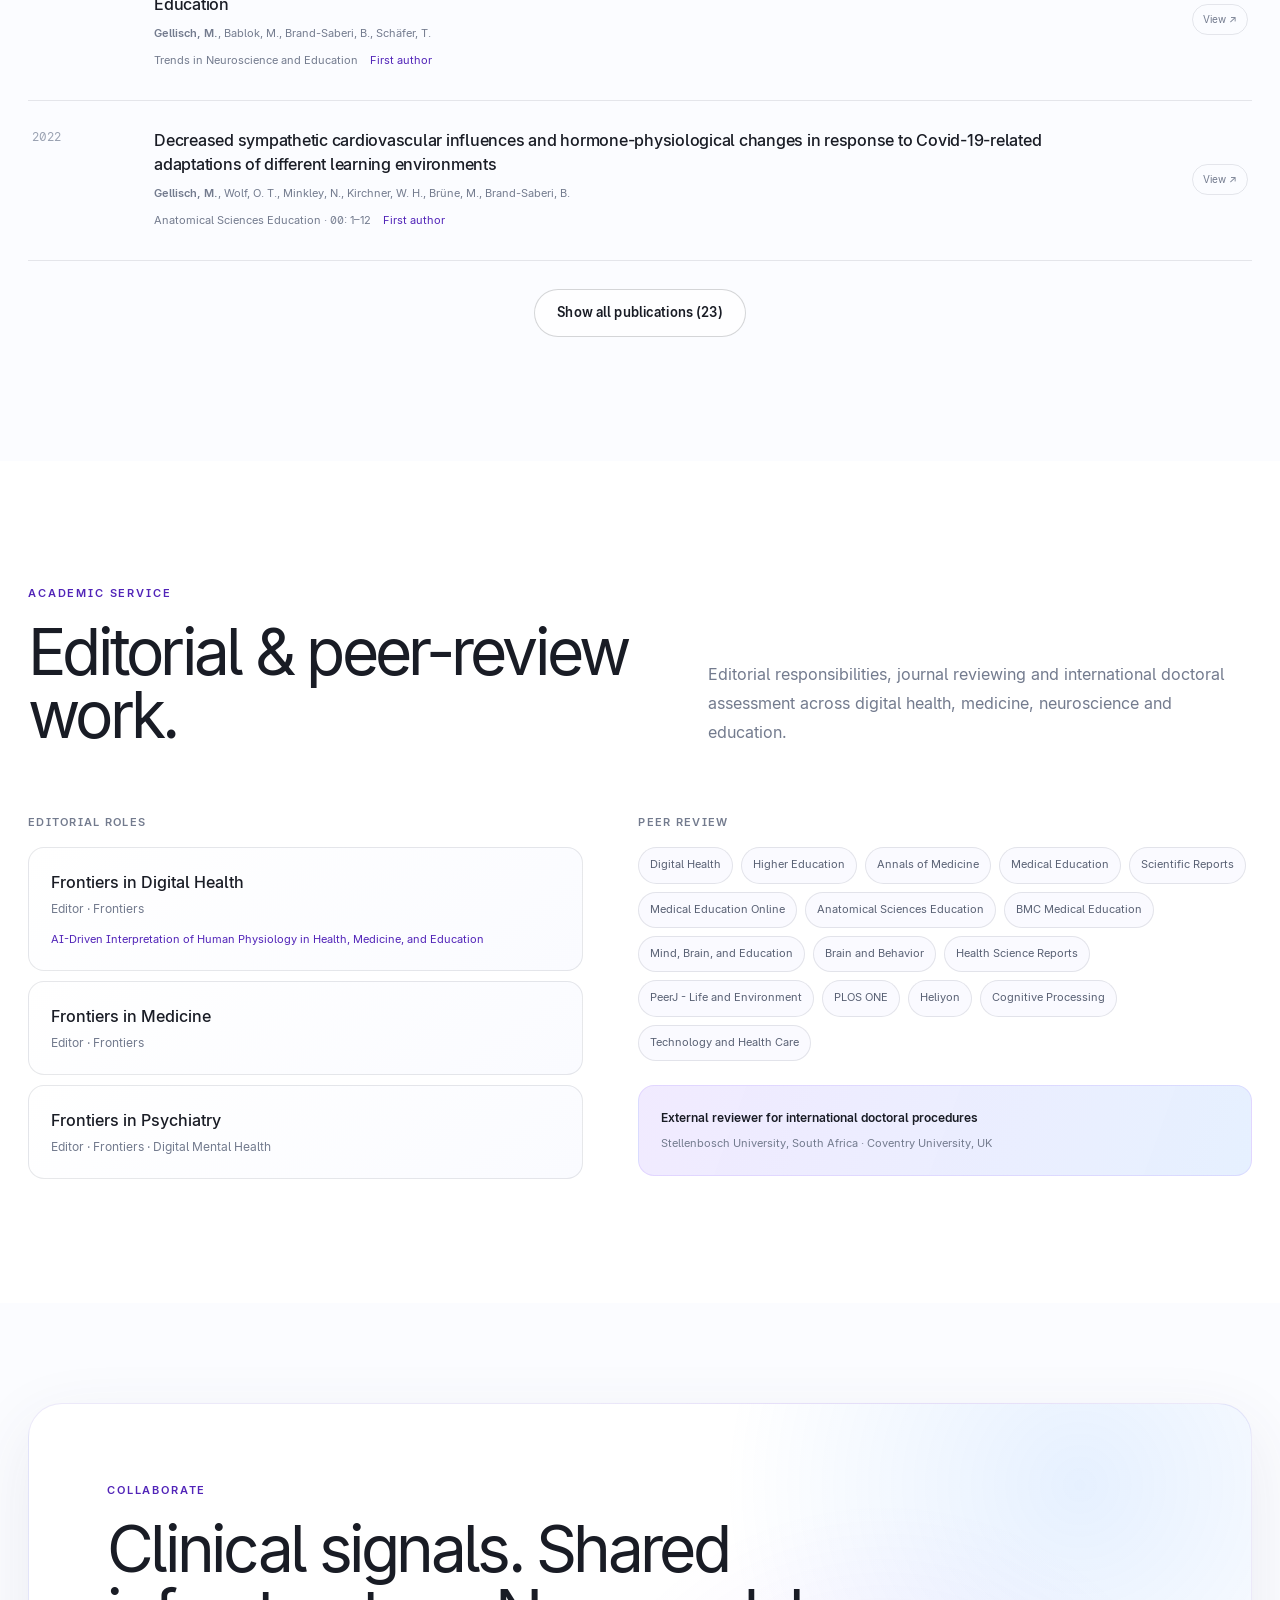
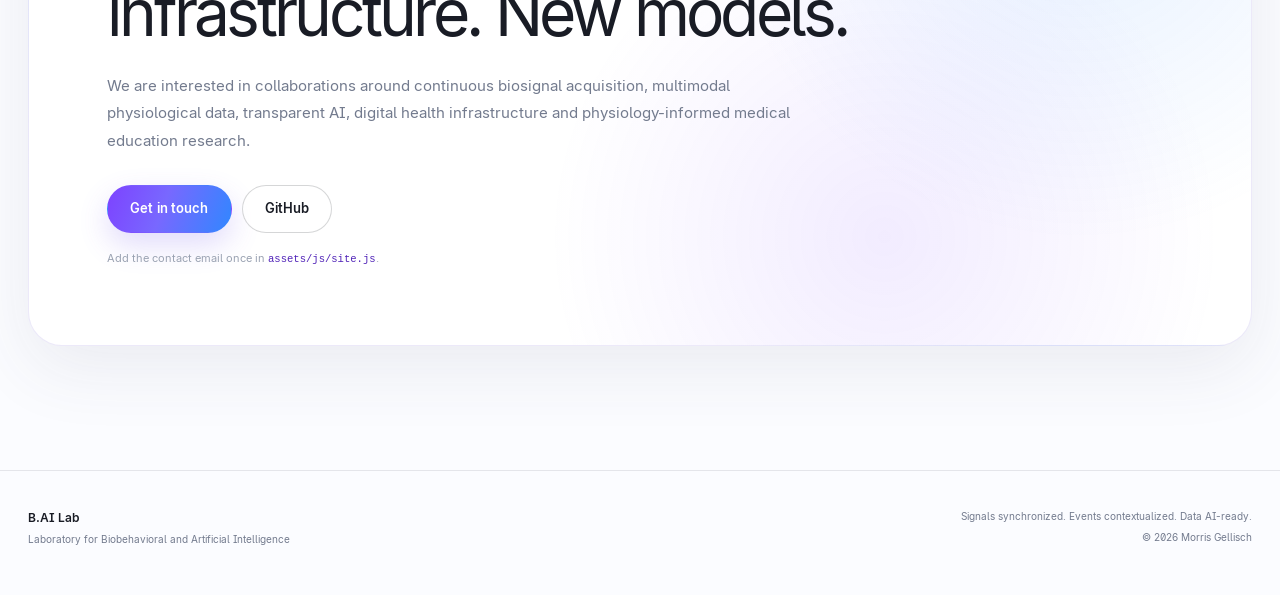
==== commit 6dc3a094: "Update print statement from 'Hello' to 'Goodbye'" ====
--- a/index.html
+++ b/index.html
@@ -1,1750 +1,431 @@
-<title>B.AI LAB | Biobehavioral Artificial Intelligence</title>
-
-<meta
-  name="description"
-  content="B.AI Lab develops transparent infrastructures for synchronized, contextualized and AI-ready physiological data."
-/>
-/* ==================================================
-   B.AI LAB — V3
-================================================== */
-
-:root {
-  --bai-violet: #7c3aed;
-  --bai-violet-light: #a78bfa;
-  --bai-blue: #3b82f6;
-  --bai-ink: #20232b;
-  --bai-muted: #777b8d;
-  --bai-paper: #ffffff;
-  --bai-soft: #f8f7ff;
-  --bai-line: rgba(52, 42, 90, 0.12);
-}
-
-/* Navigation */
-
-nav {
-  background: rgba(255,255,255,.9);
-  border-bottom: 1px solid var(--bai-line);
-}
-
-.brand {
-  font-size: 1rem;
-  font-weight: 600;
-  letter-spacing: .08em;
-}
-
-.nav-links a:hover {
-  color: var(--bai-violet);
-}
-
-
-/* HERO */
-
-.lab-hero {
-  background:
-    radial-gradient(circle at 78% 52%, rgba(59,130,246,.07), transparent 28%),
-    radial-gradient(circle at 67% 45%, rgba(124,58,237,.07), transparent 25%),
-    #fff;
-
-  min-height: calc(100vh - 78px);
-  display: flex;
-  align-items: center;
-  padding: 58px 0 82px;
-  overflow: hidden;
-}
-
-.lab-hero-inner {
-  text-align: center;
-}
-
-.lab-kicker {
-  font-size: .7rem;
-  text-transform: uppercase;
-  letter-spacing: .22em;
-  color: var(--bai-violet);
-  margin-bottom: 18px;
-}
-
-.lab-logo-stage {
-  width: min(1180px, 100%);
-  aspect-ratio: 3.25 / 1;
-  overflow: hidden;
-  margin: 0 auto;
-}
-
-.lab-logo-stage img {
-  width: 100%;
-  height: 100%;
-  object-fit: cover;
-  object-position: center;
-}
-
-.lab-claim {
-  max-width: 770px;
-  margin: 20px auto 0;
-  font-size: clamp(1.35rem, 2.3vw, 2.05rem);
-  line-height: 1.42;
-  letter-spacing: -.025em;
-  color: var(--bai-ink);
-}
-
-.lab-claim strong {
-  font-weight: 500;
-  background: linear-gradient(
-    90deg,
-    var(--bai-violet),
-    var(--bai-blue)
-  );
-  -webkit-background-clip: text;
-  -webkit-text-fill-color: transparent;
-}
-
-.lab-actions {
-  display: flex;
-  justify-content: center;
-  flex-wrap: wrap;
-  gap: 12px;
-  margin-top: 30px;
-}
-
-.lab-actions .primary {
-  border-color: transparent;
-  background: linear-gradient(
-    100deg,
-    #6328c7,
-    #3b82f6
-  );
-}
-
-.lab-actions .secondary {
-  border-color: rgba(32,35,43,.3);
-}
-
-.lab-meta {
-  margin-top: 31px;
-  display: flex;
-  justify-content: center;
-  gap: 22px;
-  flex-wrap: wrap;
-  color: var(--bai-muted);
-  font-size: .76rem;
-  letter-spacing: .04em;
-}
-
-.lab-meta strong {
-  color: var(--bai-ink);
-  font-weight: 500;
-}
-
-
-/* MORRIS / LEADERSHIP */
-
-.leadership {
-  background: #fbfaf7;
-  padding: 115px 0;
-}
-
-.leadership-grid {
-  display: grid;
-  grid-template-columns: .78fr 1.22fr;
-  gap: 90px;
-  align-items: center;
-}
-
-.leadership-photo {
-  position: relative;
-}
-
-.leadership-photo img {
-  width: 100%;
-  aspect-ratio: 4 / 5;
-  object-fit: cover;
-  object-position: center;
-  border-radius: 4px;
-  filter: saturate(.88) contrast(.96);
-}
-
-.leadership-photo::after {
-  content: "";
-  position: absolute;
-  inset: 0;
-  pointer-events: none;
-  background: linear-gradient(
-    180deg,
-    rgba(255,255,255,.02),
-    rgba(124,58,237,.055)
-  );
-}
-
-.leadership-kicker {
-  color: var(--bai-violet);
-  text-transform: uppercase;
-  letter-spacing: .16em;
-  font-size: .68rem;
-  margin-bottom: 18px;
-}
-
-.leadership h2 {
-  font-family: var(--sans);
-  font-weight: 400;
-  font-size: clamp(2.6rem, 4.5vw, 4.8rem);
-  letter-spacing: -.055em;
-  line-height: 1.02;
-}
-
-.leadership-name {
-  margin-top: 30px;
-  font-weight: 600;
-}
-
-.leadership-role {
-  color: var(--bai-muted);
-  margin-top: 4px;
-  font-size: .9rem;
-}
-
-.leadership-text {
-  margin-top: 28px;
-  max-width: 680px;
-  color: var(--bai-muted);
-  font-size: 1rem;
-  line-height: 1.8;
-}
-
-
-/* SOFTWARE V3 */
-
-.software-v3 {
-  background: #fff;
-}
-
-.software-panel-v3 {
-  position: relative;
-  overflow: hidden;
-  padding: 75px;
-  border: 1px solid var(--bai-line);
-  background:
-    radial-gradient(circle at 88% 20%, rgba(59,130,246,.09), transparent 28%),
-    radial-gradient(circle at 72% 15%, rgba(124,58,237,.09), transparent 24%),
-    #fff;
-
-  border-radius: 28px;
-}
-
-.software-label {
-  font-size: .68rem;
-  letter-spacing: .16em;
-  text-transform: uppercase;
-  color: var(--bai-violet);
-  margin-bottom: 32px;
-}
-
-.software-mantra {
-  font-size: clamp(2.7rem, 5.1vw, 5.6rem);
-  line-height: .98;
-  letter-spacing: -.06em;
-  font-weight: 400;
-  color: var(--bai-ink);
-  max-width: 1000px;
-}
-
-.software-mantra .accent {
-  background: linear-gradient(
-    90deg,
-    var(--bai-violet),
-    var(--bai-blue)
-  );
-
-  -webkit-background-clip: text;
-  -webkit-text-fill-color: transparent;
-}
-
-.software-subline {
-  max-width: 820px;
-  margin-top: 38px;
-  color: var(--bai-muted);
-  line-height: 1.8;
-  font-size: 1rem;
-}
-
-.software-subline strong {
-  color: var(--bai-ink);
-  font-weight: 600;
-}
-
-.event-strip {
-  margin-top: 48px;
-  display: flex;
-  flex-wrap: wrap;
-  gap: 8px;
-}
-
-.event-chip {
-  padding: 9px 14px;
-  border: 1px solid var(--bai-line);
-  border-radius: 999px;
-  font-size: .75rem;
-  color: var(--bai-ink);
-  background: rgba(255,255,255,.72);
-}
-
-.event-explanation {
-  margin-top: 18px;
-  font-size: .8rem;
-  color: var(--bai-muted);
-}
-
-
-@media (max-width: 900px) {
-  .lab-logo-stage {
-    aspect-ratio: 2.15 / 1;
-  }
-
-  .lab-meta {
-    flex-direction: column;
-    gap: 5px;
-  }
-
-  .leadership-grid {
-    grid-template-columns: 1fr;
-    gap: 50px;
-  }
-
-  .software-panel-v3 {
-    padding: 45px 26px;
-  }
-
-  .software-mantra {
-    font-size: clamp(2.5rem, 10vw, 4.3rem);
-  }
-}
-  <style>
-
-    /* --------------------------------------------------
-       RUB INTER
-    -------------------------------------------------- */
-
-    @font-face {
-      font-family: "RUB Inter";
-      src: url("assets/fonts/RUBInter-Regular.ttf") format("truetype");
-      font-weight: 400;
-      font-style: normal;
-    }
-
-    @font-face {
-      font-family: "RUB Inter";
-      src: url("assets/fonts/RUBInter-Medium.ttf") format("truetype");
-      font-weight: 500;
-      font-style: normal;
-    }
-
-    @font-face {
-      font-family: "RUB Inter";
-      src: url("assets/fonts/RUBInter-SemiBold.ttf") format("truetype");
-      font-weight: 600;
-      font-style: normal;
-    }
-
-
-    /* --------------------------------------------------
-       DESIGN SYSTEM
-    -------------------------------------------------- */
-
-    :root {
-      --bg: #f3f5f2;
-      --bg-warm: #f6f3ec;
-      --surface: #faf9f5;
-
-      --text: #202522;
-      --muted: #707872;
-
-      --rub-blue: #003560;
-      --rub-blue-soft: #dcebfb;
-      --rub-blue-light: #eef5fb;
-
-      --line: rgba(32, 37, 34, 0.12);
-
-      --serif: Georgia, "Times New Roman", serif;
-      --sans: "RUB Inter", Inter, Arial, sans-serif;
-    }
-
-
-    * {
-      box-sizing: border-box;
-      margin: 0;
-      padding: 0;
-    }
-
-    html {
-      scroll-behavior: smooth;
-    }
-
-    body {
-      background: var(--bg);
-      color: var(--text);
-      font-family: var(--sans);
-      line-height: 1.6;
-      -webkit-font-smoothing: antialiased;
-    }
-
-    a {
-      color: inherit;
-      text-decoration: none;
-    }
-
-    img {
-      max-width: 100%;
-      display: block;
-    }
-
-    .container {
-      width: min(1200px, calc(100% - 56px));
-      margin: 0 auto;
-    }
-
-
-    /* --------------------------------------------------
-       NAVIGATION
-    -------------------------------------------------- */
-
-    nav {
-      position: sticky;
-      top: 0;
-      z-index: 100;
-      background: rgba(243, 245, 242, 0.88);
-      backdrop-filter: blur(18px);
-      border-bottom: 1px solid var(--line);
-    }
-
-    .nav-inner {
-      min-height: 78px;
-      display: flex;
-      align-items: center;
-      justify-content: space-between;
-      gap: 40px;
-    }
-
-    .brand {
-      font-family: var(--sans);
-      font-size: 0.92rem;
-      font-weight: 500;
-      letter-spacing: -0.015em;
-      color: var(--text);
-      white-space: nowrap;
-    }
-
-    .nav-links {
-      display: flex;
-      align-items: center;
-      gap: 29px;
-      font-size: 0.78rem;
-      color: var(--muted);
-    }
-
-    .nav-links a {
-      transition: color 0.2s ease;
-    }
-
-    .nav-links a:hover {
-      color: var(--rub-blue);
-    }
-
-
-    /* --------------------------------------------------
-       HERO
-    -------------------------------------------------- */
-
-    .hero {
-      padding: 90px 0 105px;
-      min-height: calc(100vh - 78px);
-      display: flex;
-      align-items: center;
-      background:
-        radial-gradient(
-          circle at 82% 24%,
-          rgba(220,235,251,0.55),
-          transparent 34%
-        ),
-        var(--bg);
-    }
-
-    .hero-grid {
-      display: grid;
-      grid-template-columns: 1.05fr 0.95fr;
-      gap: 90px;
-      align-items: center;
-    }
-
-    .eyebrow {
-      color: var(--rub-blue);
-      font-size: 0.69rem;
-      font-weight: 500;
-      letter-spacing: 0.15em;
-      text-transform: uppercase;
-      margin-bottom: 28px;
-    }
-
-    .hero h1 {
-      font-family: var(--serif);
-      font-weight: 400;
-      font-size: clamp(3.3rem, 5.8vw, 6.3rem);
-      line-height: 0.99;
-      letter-spacing: -0.05em;
-      max-width: 780px;
-    }
-
-    .hero h1 em {
-      font-style: normal;
-      color: var(--rub-blue);
-    }
-
-    .hero-intro {
-      margin-top: 34px;
-      max-width: 650px;
-      font-size: 1.07rem;
-      line-height: 1.78;
-      color: var(--muted);
-    }
-
-    .hero-name {
-      margin-top: 30px;
-      font-size: 0.9rem;
-      font-weight: 500;
-      color: var(--text);
-    }
-
-    .hero-role {
-      margin-top: 3px;
-      font-size: 0.86rem;
-      color: var(--muted);
-    }
-
-    .hero-actions {
-      display: flex;
-      gap: 12px;
-      flex-wrap: wrap;
-      margin-top: 35px;
-    }
-
-    .button {
-      display: inline-flex;
-      align-items: center;
-      justify-content: center;
-      min-height: 48px;
-      padding: 0 22px;
-      border-radius: 999px;
-      border: 1px solid var(--text);
-      font-size: 0.79rem;
-      font-weight: 500;
-      transition: all 0.22s ease;
-    }
-
-    .button.primary {
-      background: var(--rub-blue);
-      border-color: var(--rub-blue);
-      color: white;
-    }
-
-    .button.primary:hover {
-      transform: translateY(-1px);
-      background: #00477d;
-    }
-
-    .button.secondary:hover {
-      background: var(--surface);
-    }
-
-
-    /* HERO IMAGE */
-
-    .hero-visual {
-      position: relative;
-      padding: 28px 0 28px 28px;
-    }
-
-    .hero-visual::before {
-      content: "";
-      position: absolute;
-      width: 78%;
-      height: 88%;
-      right: -25px;
-      top: 3px;
-      background: var(--rub-blue-soft);
-      border-radius: 220px 220px 28px 28px;
-      opacity: 0.55;
-    }
-
-    .hero-image-wrap {
-      position: relative;
-      overflow: hidden;
-      border-radius: 220px 220px 26px 26px;
-      background: var(--surface);
-      aspect-ratio: 4 / 5;
-      box-shadow:
-        0 28px 70px rgba(30, 41, 46, 0.08);
-    }
-
-    .hero-image-wrap img {
-      width: 100%;
-      height: 100%;
-      object-fit: cover;
-      object-position: center 35%;
-      opacity: 0.93;
-
-      filter:
-        saturate(0.88)
-        contrast(0.96)
-        brightness(1.035);
-    }
-
-    .hero-image-wrap::after {
-      content: "";
-      position: absolute;
-      inset: 0;
-      pointer-events: none;
-      background:
-        linear-gradient(
-          180deg,
-          rgba(220,235,251,0.10),
-          rgba(246,243,236,0.06)
-        );
-    }
-
-
-    /* INSTITUTION */
-
-    .institution {
-      margin-top: 26px;
-      display: flex;
-      align-items: center;
-      justify-content: space-between;
-      gap: 24px;
-      padding-top: 22px;
-      border-top: 1px solid var(--line);
-    }
-
-    .institution-copy {
-      font-size: 0.77rem;
-      line-height: 1.55;
-      color: var(--muted);
-    }
-
-    .institution-copy strong {
-      display: block;
-      color: var(--text);
-      font-weight: 500;
-      margin-bottom: 2px;
-    }
-
-    .rub-logo {
-      width: 150px;
-      opacity: 0.88;
-    }
-
-
-    /* --------------------------------------------------
-       SECTIONS
-    -------------------------------------------------- */
-
-    section {
-      padding: 120px 0;
-      border-top: 1px solid var(--line);
-    }
-
-    .section-head {
-      display: grid;
-      grid-template-columns: 0.5fr 1.5fr;
-      gap: 80px;
-      margin-bottom: 72px;
-    }
-
-    .section-number {
-      color: var(--rub-blue);
-      font-size: 0.68rem;
-      font-weight: 500;
-      letter-spacing: 0.13em;
-      text-transform: uppercase;
-    }
-
-    h2 {
-      font-family: var(--serif);
-      font-size: clamp(2.8rem, 5vw, 5rem);
-      font-weight: 400;
-      line-height: 1.03;
-      letter-spacing: -0.045em;
-    }
-
-    .lead {
-      font-family: var(--serif);
-      font-size: clamp(1.4rem, 2.15vw, 1.95rem);
-      line-height: 1.46;
-      color: #414741;
-      max-width: 850px;
-      margin-top: 32px;
-    }
-
-
-    /* --------------------------------------------------
-       RESEARCH
-    -------------------------------------------------- */
-
-    .research-grid {
-      display: grid;
-      grid-template-columns: repeat(3, 1fr);
-      gap: 18px;
-    }
-
-    .research-card {
-      min-height: 390px;
-      background: var(--surface);
-      border: 1px solid var(--line);
-      border-radius: 22px;
-      padding: 34px;
-
-      display: flex;
-      flex-direction: column;
-      justify-content: space-between;
-
-      transition:
-        transform 0.25s ease,
-        box-shadow 0.25s ease;
-    }
-
-    .research-card:hover {
-      transform: translateY(-4px);
-      box-shadow: 0 18px 55px rgba(30, 32, 28, 0.07);
-    }
-
-    .card-number {
-      color: var(--rub-blue);
-      font-size: 0.72rem;
-    }
-
-    .research-card h3 {
-      font-family: var(--serif);
-      font-size: 2rem;
-      line-height: 1.08;
-      font-weight: 400;
-      margin-bottom: 18px;
-    }
-
-    .research-card p {
-      color: var(--muted);
-      font-size: 0.92rem;
-      line-height: 1.72;
-    }
-
-
-    /* --------------------------------------------------
-       RESEARCH FLOW
-    -------------------------------------------------- */
-
-    .flow {
-      margin-top: 90px;
-      padding: 55px;
-      background: var(--rub-blue);
-      color: white;
-      border-radius: 28px;
-    }
-
-    .flow-label {
-      font-size: 0.68rem;
-      letter-spacing: 0.13em;
-      text-transform: uppercase;
-      opacity: 0.65;
-      margin-bottom: 32px;
-    }
-
-    .flow-line {
-      font-family: var(--serif);
-      font-size: clamp(1.6rem, 2.9vw, 2.8rem);
-      line-height: 1.55;
-      letter-spacing: -0.025em;
-    }
-
-    .flow-line span {
-      opacity: 0.42;
-      padding: 0 8px;
-    }
-
-
-    /* --------------------------------------------------
-       PROJECTS
-    -------------------------------------------------- */
-
-    .project {
-      display: grid;
-      grid-template-columns: 0.4fr 1fr 0.35fr;
-      gap: 40px;
-      padding: 38px 0;
-      border-top: 1px solid var(--line);
-      align-items: start;
-    }
-
-    .project:last-child {
-      border-bottom: 1px solid var(--line);
-    }
-
-    .project-category {
-      color: var(--rub-blue);
-      font-size: 0.73rem;
-      text-transform: uppercase;
-      letter-spacing: 0.08em;
-    }
-
-    .project h3 {
-      font-family: var(--serif);
-      font-size: 1.65rem;
-      font-weight: 400;
-      line-height: 1.27;
-      margin-bottom: 12px;
-    }
-
-    .project p {
-      color: var(--muted);
-      max-width: 680px;
-    }
-
-    .project-status {
-      text-align: right;
-      color: var(--muted);
-      font-size: 0.79rem;
-    }
-
-
-    /* --------------------------------------------------
-       SOFTWARE
-    -------------------------------------------------- */
-
-    .software-panel {
-      background: #18232d;
-      color: #f7f8f6;
-      border-radius: 30px;
-      padding: 70px;
-
-      display: grid;
-      grid-template-columns: 1fr 1fr;
-      gap: 90px;
-    }
-
-    .software-panel h3 {
-      font-family: var(--serif);
-      font-weight: 400;
-      font-size: clamp(2.5rem, 4vw, 4.2rem);
-      line-height: 1.04;
-      letter-spacing: -0.04em;
-    }
-
-    .software-panel p {
-      color: rgba(255,255,255,0.66);
-      font-size: 0.96rem;
-      line-height: 1.8;
-      margin-bottom: 22px;
-    }
-
-    .software-list {
-      margin-top: 30px;
-      border-top: 1px solid rgba(255,255,255,0.15);
-    }
-
-    .software-item {
-      padding: 17px 0;
-      border-bottom: 1px solid rgba(255,255,255,0.15);
-      font-size: 0.87rem;
-    }
-
-
-    /* --------------------------------------------------
-       PUBLICATIONS
-    -------------------------------------------------- */
-
-    .publication {
-      display: grid;
-      grid-template-columns: 120px 1fr;
-      gap: 32px;
-      padding: 30px 0;
-      border-top: 1px solid var(--line);
-    }
-
-    .publication:last-child {
-      border-bottom: 1px solid var(--line);
-    }
-
-    .publication-year {
-      color: var(--muted);
-      font-size: 0.82rem;
-    }
-
-    .publication-title {
-      font-family: var(--serif);
-      font-size: 1.35rem;
-      line-height: 1.37;
-    }
-
-    .publication-note {
-      color: var(--muted);
-      margin-top: 8px;
-      font-size: 0.84rem;
-    }
-
-
-    /* --------------------------------------------------
-       MEDIA
-    -------------------------------------------------- */
-
-    .press-grid {
-      display: grid;
-      grid-template-columns: repeat(3, 1fr);
-      gap: 18px;
-    }
-
-    .press-card {
-      min-height: 260px;
-      border: 1px solid var(--line);
-      background: var(--surface);
-      border-radius: 20px;
-      padding: 30px;
-
-      display: flex;
-      flex-direction: column;
-      justify-content: space-between;
-    }
-
-    .press-card small {
-      text-transform: uppercase;
-      letter-spacing: 0.1em;
-      color: var(--rub-blue);
-    }
-
-    .press-card h3 {
-      font-family: var(--serif);
-      font-weight: 400;
-      font-size: 1.65rem;
-      line-height: 1.2;
-    }
-
-
-    /* --------------------------------------------------
-       COLLABORATE
-    -------------------------------------------------- */
-
-    .collaborate {
-      text-align: center;
-      padding: 150px 0;
-      background: var(--rub-blue-light);
-    }
-
-    .collaborate h2 {
-      max-width: 900px;
-      margin: 0 auto;
-    }
-
-    .collaborate p {
-      max-width: 720px;
-      margin: 34px auto;
-      color: var(--muted);
-      font-size: 1rem;
-    }
-
-
-    /* --------------------------------------------------
-       FOOTER
-    -------------------------------------------------- */
-
-    footer {
-      border-top: 1px solid var(--line);
-      padding: 42px 0 54px;
-    }
-
-    .footer-grid {
-      display: flex;
-      justify-content: space-between;
-      align-items: flex-end;
-      gap: 30px;
-    }
-
-    .footer-name {
-      font-family: var(--serif);
-      font-size: 1.25rem;
-      margin-bottom: 7px;
-    }
-
-    .footer-small {
-      color: var(--muted);
-      font-size: 0.75rem;
-    }
-
-
-    /* --------------------------------------------------
-       MOBILE
-    -------------------------------------------------- */
-
-    @media (max-width: 940px) {
-
-      .nav-links {
-        display: none;
-      }
-
-      .brand {
-        font-size: 0.78rem;
-      }
-
-      .hero {
-        padding-top: 65px;
-      }
-
-      .hero-grid,
-      .section-head,
-      .software-panel {
-        grid-template-columns: 1fr;
-      }
-
-      .hero-grid {
-        gap: 65px;
-      }
-
-      .hero-visual {
-        padding-left: 0;
-      }
-
-      .hero-visual::before {
-        width: 88%;
-      }
-
-      .section-head {
-        gap: 35px;
-      }
-
-      .research-grid,
-      .press-grid {
-        grid-template-columns: 1fr;
-      }
-
-      .project {
-        grid-template-columns: 1fr;
-        gap: 9px;
-      }
-
-      .project-status {
-        text-align: left;
-      }
-
-      .software-panel {
-        padding: 42px 28px;
-        gap: 45px;
-      }
-
-      .publication {
-        grid-template-columns: 1fr;
-        gap: 8px;
-      }
-
-      .flow {
-        padding: 36px 28px;
-      }
-
-      .institution {
-        align-items: flex-start;
-        flex-direction: column;
-      }
-
-      section {
-        padding: 90px 0;
-      }
-
-      .container {
-        width: min(100% - 34px, 1200px);
-      }
-    }
-
-  </style>
+<!DOCTYPE html>
+<html lang="en">
+<head>
+  <meta charset="UTF-8" />
+  <meta name="viewport" content="width=device-width, initial-scale=1.0" />
+
+  <title>B.AI Lab | Biobehavioral Artificial Intelligence</title>
+  <meta
+    name="description"
+    content="B.AI Lab develops transparent infrastructures for synchronized, contextualized and AI-ready physiological data."
+  />
+  <link rel="canonical" href="https://morrisgellisch.com/" />
+
+  <meta property="og:title" content="B.AI Lab | Biobehavioral Artificial Intelligence" />
+  <meta property="og:description" content="Signals synchronized. Events contextualized. Data AI-ready." />
+  <meta property="og:image" content="https://morrisgellisch.com/assets/images/Lab-Logo.png" />
+  <meta property="og:type" content="website" />
+
+  <link rel="stylesheet" href="assets/css/site.css" />
+  <script src="assets/js/site.js" defer></script>
 </head>
 
-
 <body>
 
-  <!-- NAVIGATION -->
-
-  <nav>
+  <!-- ============================================================
+       SECTION 00 — NAVIGATION
+       Edit labels/links here without touching the rest of the page.
+  ============================================================= -->
+  <nav class="site-nav" aria-label="Main navigation">
     <div class="container nav-inner">
-
-      <a class="brand" href="#top">
-        Dr. rer. nat. Morris Gellisch, M.Ed., M.Sc.
+      <a class="nav-brand" href="#top" aria-label="B.AI Lab home">
+        <span class="nav-brand-b">B.</span><span class="nav-brand-ai">AI</span><span class="nav-brand-lab"> LAB</span>
       </a>
 
-      <div class="nav-links">
+      <div class="nav-links" id="navLinks">
+        <a href="#platform">Platform</a>
         <a href="#vision">Research Vision</a>
         <a href="#projects">Projects</a>
-        <a href="#software">Software</a>
+        <a href="#leadership">Leadership</a>
         <a href="#publications">Publications</a>
-        <a href="#media">Media & Press</a>
-        <a href="#collaborate">Collaborate</a>
-      </div>
-
+        <a href="#service">Academic Service</a>
+        <a class="nav-contact" href="#collaborate">Collaborate</a>
+      </div>
+
+      <button class="nav-toggle" id="navToggle" aria-expanded="false" aria-controls="navLinks" aria-label="Open navigation">
+        <span></span><span></span>
+      </button>
     </div>
   </nav>
 
 
   <main id="top">
 
-
-    <!-- HERO -->
-
-    <header class="hero">
-
-      <div class="container hero-grid">
-
-        <div class="hero-copy">
-
-          <div class="eyebrow">
-            Biosignals · Artificial Intelligence · Medical Education
-          </div>
-
-          <h1>
-            Building the infrastructure between
-            physiological signals and <em>meaningful AI.</em>
-          </h1>
-
-          <p class="hero-intro">
-            I develop transparent, context-aware approaches for transforming
-            continuous physiological data into reproducible and inference-ready
-            information for research, clinical environments and medical education.
-          </p>
-
-          <div class="hero-name">
-            Morris Gellisch
-          </div>
-
-          <div class="hero-role">
-            Researcher · B-AI Lab · Ruhr University Bochum
-          </div>
-
-          <div class="hero-actions">
-
-            <a class="button primary" href="#vision">
-              Explore Research
-            </a>
-
-            <a class="button secondary" href="#software">
-              View Software
-            </a>
-
-          </div>
-
-        </div>
-
-
-        <div class="hero-visual">
-
-          <div class="hero-image-wrap">
-            <img
-              src="assets/images/morris-hero.png"
-              alt="Morris Gellisch"
-            />
-          </div>
-
-          <div class="institution">
-
-            <div class="institution-copy">
-
+    <!-- ============================================================
+         SECTION 01 — HERO / BRAND
+         Primary identity: B.AI Lab. Lab-first, person-second.
+    ============================================================= -->
+    <header class="hero section-shell">
+      <div class="hero-glow hero-glow-a" aria-hidden="true"></div>
+      <div class="hero-glow hero-glow-b" aria-hidden="true"></div>
+
+      <div class="container hero-inner">
+        <p class="hero-kicker">Human signals <span>×</span> context <span>×</span> intelligent systems</p>
+
+        <div class="hero-logo-wrap">
+          <img
+            class="hero-logo"
+            src="assets/images/Lab-Logo.png"
+            alt="B.AI Lab — Laboratory for Biobehavioral and Artificial Intelligence"
+          />
+        </div>
+
+        <h1 class="hero-mantra" aria-label="Signals synchronized. Events contextualized. Data AI-ready.">
+          <span>Signals <strong>synchronized.</strong></span>
+          <span>Events <strong>contextualized.</strong></span>
+          <span>Data <strong>AI-ready.</strong></span>
+        </h1>
+
+        <p class="hero-copy">
+          A transparent research infrastructure for continuous physiological data — connecting multimodal signals with the events, interventions and environments in which they occur.
+        </p>
+
+        <div class="hero-actions">
+          <a class="button button-primary" href="#platform">Explore the platform</a>
+          <a class="button button-ghost" href="#vision">Research vision</a>
+        </div>
+
+        <div class="hero-meta" aria-label="Lab affiliation">
+          <span>Led by <strong>Morris Gellisch</strong></span>
+          <span class="hero-meta-dot">•</span>
+          <span>Ruhr University Bochum</span>
+        </div>
+      </div>
+    </header>
+
+
+    <!-- ============================================================
+         SECTION 02 — INTERACTIVE PLATFORM
+         Default: system overview video.
+         Click hotspots or tabs to switch to HRV / EEG / Hemodynamics.
+         Video paths are configured in assets/js/site.js.
+    ============================================================= -->
+    <section class="section platform-section" id="platform">
+      <div class="container">
+        <div class="section-heading split-heading">
+          <div>
+            <p class="eyebrow">Interactive platform</p>
+            <h2>See the data layer in motion.</h2>
+          </div>
+          <p class="section-intro">
+            One interface for multiple physiological systems. Shared time. Shared context. Machine-readable output for downstream analysis.
+          </p>
+        </div>
+
+        <div class="platform-card">
+          <div class="platform-topbar">
+            <div>
+              <p class="platform-mode" id="platformMode">System Overview</p>
+              <h3 id="platformTitle">Multimodal physiological monitoring</h3>
+            </div>
+            <div class="platform-live"><span></span> simulated live stream</div>
+          </div>
+
+          <div class="platform-stage" id="platformStage">
+            <video
+              id="platformVideo"
+              class="platform-video"
+              autoplay
+              muted
+              loop
+              playsinline
+              preload="metadata"
+              aria-label="B.AI Lab software demonstration"
+            >
+              <source src="assets/video_data/bai_system_overview_loop.webm" type="video/webm" />
+            </video>
+
+            <!-- Interactive hotspots are positioned over the overview dashboard.
+                 Their geometry can be tuned in assets/css/site.css. -->
+            <div class="overview-hotspots" id="overviewHotspots">
+              <button class="platform-hotspot hotspot-hrv" data-platform-view="hrv" aria-label="Open cardiovascular and HRV view">
+                <span>Explore HRV</span>
+              </button>
+              <button class="platform-hotspot hotspot-hemo" data-platform-view="hemo" aria-label="Open hemodynamics and perfusion view">
+                <span>Explore Hemodynamics</span>
+              </button>
+              <button class="platform-hotspot hotspot-eeg" data-platform-view="eeg" aria-label="Open central nervous system and EEG view">
+                <span>Explore EEG</span>
+              </button>
+            </div>
+
+            <button class="platform-back" id="platformBack" type="button" hidden>
+              ← System overview
+            </button>
+
+            <div class="platform-corner-copy" id="platformCornerCopy">
+              Click a physiological system to inspect the stream.
+            </div>
+          </div>
+
+          <div class="platform-footer">
+            <div class="platform-tabs" role="tablist" aria-label="Physiological system videos">
+              <button class="platform-tab is-active" data-platform-view="overview" type="button">Overview</button>
+              <button class="platform-tab" data-platform-view="hrv" type="button">Cardiovascular · HRV</button>
+              <button class="platform-tab" data-platform-view="eeg" type="button">Central Nervous System · EEG</button>
+              <button class="platform-tab" data-platform-view="hemo" type="button">Hemodynamics &amp; Perfusion</button>
+            </div>
+
+            <p class="platform-description" id="platformDescription">
+              The overview connects cardiovascular, neural and hemodynamic monitoring within a single research workspace.
+            </p>
+          </div>
+        </div>
+
+        <div class="software-mantra-grid" aria-label="Software principles">
+          <article>
+            <span class="mantra-index">01</span>
+            <h3>Signals <strong>synchronized.</strong></h3>
+            <p>Continuous streams aligned across devices, sensors and physiological systems.</p>
+          </article>
+          <article>
+            <span class="mantra-index">02</span>
+            <h3>Events <strong>contextualized.</strong></h3>
+            <p>Medication, incision, meal, stressor or intervention linked to the physiology it occurred within.</p>
+          </article>
+          <article>
+            <span class="mantra-index">03</span>
+            <h3>Data <strong>AI-ready.</strong></h3>
+            <p>Context-aware, machine-readable data objects generated in real time as a first layer for AI analysis.</p>
+          </article>
+        </div>
+      </div>
+    </section>
+
+
+    <!-- ============================================================
+         SECTION 03 — RESEARCH VISION
+         Brand concept meets scientific concept: physiological fingerprints.
+    ============================================================= -->
+    <section class="section vision-section" id="vision">
+      <div class="container">
+        <div class="vision-statement">
+          <p class="eyebrow">Research vision</p>
+          <h2>A physiological state is not a single signal.</h2>
+          <p>
+            We treat state as a contextual fingerprint: a pattern emerging from multiple physiological streams, synchronized in time and interpreted together with what happened around them.
+          </p>
+        </div>
+
+        <div class="vision-grid">
+          <article class="vision-card">
+            <span>01</span>
+            <h3>Measure</h3>
+            <p>Capture continuous ECG, PPG, EEG, EDA, HRV, hemodynamic and related physiological streams.</p>
+          </article>
+          <article class="vision-card">
+            <span>02</span>
+            <h3>Contextualize</h3>
+            <p>Place interventions, medication, behavior, environment and events onto the same temporal layer.</p>
+          </article>
+          <article class="vision-card">
+            <span>03</span>
+            <h3>Model</h3>
+            <p>Transform transparent, reproducible data objects into a foundation for physiological state modeling and AI.</p>
+          </article>
+        </div>
+
+        <div class="architecture-strip">
+          <span>Signals</span><i>→</i>
+          <span>Synchronization</span><i>→</i>
+          <span>Context</span><i>→</i>
+          <span>Data objects</span><i>→</i>
+          <span>State modeling</span><i>→</i>
+          <span>Inference</span>
+        </div>
+      </div>
+    </section>
+
+
+    <!-- ============================================================
+         SECTION 04 — CURRENT PROJECTS
+         Replace individual <article> blocks independently.
+    ============================================================= -->
+    <section class="section projects-section" id="projects">
+      <div class="container">
+        <div class="section-heading split-heading">
+          <div>
+            <p class="eyebrow">Current projects</p>
+            <h2>Research in motion.</h2>
+          </div>
+          <p class="section-intro">
+            Selected work connecting physiological measurement, computational infrastructure and real-world clinical or educational environments.
+          </p>
+        </div>
+
+        <div class="project-list">
+          <article class="project-row">
+            <div class="project-meta"><span>Infrastructure</span><em>Active</em></div>
+            <div>
+              <h3>AI-ready physiological data infrastructure</h3>
+              <p>Real-time acquisition, synchronization and event contextualization for continuous physiological streams and transparent downstream analysis.</p>
+            </div>
+            <span class="project-number">01</span>
+          </article>
+
+          <article class="project-row">
+            <div class="project-meta"><span>Clinical AI</span><em>Active</em></div>
+            <div>
+              <h3>Multimodal physiological monitoring</h3>
+              <p>Integrating ECG, PPG, EEG, EDA and hemodynamic information to investigate physiological state recognition in clinical environments.</p>
+            </div>
+            <span class="project-number">02</span>
+          </article>
+
+          <article class="project-row">
+            <div class="project-meta"><span>Medical Education</span><em>Active</em></div>
+            <div>
+              <h3>Stress physiology in learning and assessment</h3>
+              <p>Combining autonomic markers with educational context to understand stress, performance, simulation and learning.</p>
+            </div>
+            <span class="project-number">03</span>
+          </article>
+        </div>
+      </div>
+    </section>
+
+
+    <!-- ============================================================
+         SECTION 05 — LEADERSHIP / PERSONAL WARMTH
+         Full academic titles appear once here.
+         Later, this can become a People section with a group photograph.
+    ============================================================= -->
+    <section class="section leadership-section" id="leadership">
+      <div class="container leadership-grid">
+        <div class="leadership-visual">
+          <img src="assets/images/morris-editorial.png" alt="Morris Gellisch" />
+          <div class="photo-glow" aria-hidden="true"></div>
+        </div>
+
+        <div class="leadership-copy">
+          <p class="eyebrow">Led by</p>
+          <h2>Morris Gellisch</h2>
+          <p class="academic-title">Dr. rer. nat. Morris Gellisch, M.Ed., M.Sc.</p>
+          <p class="leadership-text">
+            B.AI Lab connects physiology, transparent data infrastructure and artificial intelligence across clinical research and medical education. The lab is built around a simple premise: meaningful inference depends on knowing not only what the body did, but when, under which conditions and in response to what.
+          </p>
+
+          <div class="leadership-affiliation">
+            <div>
               <strong>Institutional affiliation</strong>
-
-              Ruhr University Bochum<br>
-              Medical Faculty
-
-            </div>
-
-            <img
-              class="rub-logo"
-              src="assets/brand/Ruhr-Universitaet-Bochum_Logo_Blau_screen_rgb.svg"
-              alt="Ruhr University Bochum"
-            />
-
-          </div>
-
-        </div>
-
-      </div>
-
-    </header>
-
-
-
-    <!-- RESEARCH VISION -->
-
-    <section id="vision">
-
+              <span>Ruhr University Bochum · Medical Faculty</span>
+            </div>
+            <img src="assets/brand/Ruhr-Universitaet-Bochum_Logo_Blau_screen_rgb.svg" alt="Ruhr University Bochum" />
+          </div>
+
+          <div class="profile-metrics" aria-label="Research profile metrics">
+            <div><strong id="metricPublications">—</strong><span>published works</span></div>
+            <div><strong id="metricEditorial">—</strong><span>editorial roles</span></div>
+            <div><strong id="metricReviewing">—</strong><span>reviewing journals</span></div>
+          </div>
+        </div>
+      </div>
+    </section>
+
+
+    <!-- ============================================================
+         SECTION 06 — PUBLICATIONS
+         Automatically populated from assets/research/publications.json.
+         Edit the JSON rather than the HTML whenever possible.
+    ============================================================= -->
+    <section class="section publications-section" id="publications">
       <div class="container">
-
-        <div class="section-head">
-
-          <div class="section-number">
-            01 · Research Vision
-          </div>
-
+        <div class="section-heading split-heading">
           <div>
-
-            <h2>
-              From physiological signals to meaningful context.
-            </h2>
-
-            <p class="lead">
-              My research explores how continuous physiological data can be
-              transformed into transparent, contextualized and inference-ready
-              information — creating reproducible foundations for artificial
-              intelligence in medicine and medical education.
-            </p>
-
-          </div>
-
-        </div>
-
-
-        <div class="research-grid">
-
-          <article class="research-card">
-
-            <div class="card-number">
-              01
-            </div>
-
-            <div>
-
-              <h3>
-                Biosignal Intelligence
-              </h3>
-
-              <p>
-                Continuous ECG, PPG, EEG, EDA and heart-rate variability
-                as windows into physiological adaptation, stress and
-                human performance.
-              </p>
-
-            </div>
-
-          </article>
-
-
-          <article class="research-card">
-
-            <div class="card-number">
-              02
-            </div>
-
-            <div>
-
-              <h3>
-                AI-ready Health Data Infrastructure
-              </h3>
-
-              <p>
-                Transparent pipelines for synchronized acquisition,
-                preprocessing, contextualization and transformation of
-                physiological streams into machine-readable data objects.
-              </p>
-
-            </div>
-
-          </article>
-
-
-          <article class="research-card">
-
-            <div class="card-number">
-              03
-            </div>
-
-            <div>
-
-              <h3>
-                Stress, Learning & Medical Education
-              </h3>
-
-              <p>
-                Physiological and computational approaches to understanding
-                stress, performance, simulation and learning in medical
-                education.
-              </p>
-
-            </div>
-
-          </article>
-
-        </div>
-
-
-        <div class="flow">
-
-          <div class="flow-label">
-            Research architecture
-          </div>
-
-          <div class="flow-line">
-
-            Sensors
-            <span>→</span>
-
-            Signals
-            <span>→</span>
-
-            Synchronization
-            <span>→</span>
-
-            Context
-            <span>→</span>
-
-            Data Objects
-            <span>→</span>
-
-            AI & Inference
-
-          </div>
-
-        </div>
-
-      </div>
-
-    </section>
-
-
-
-    <!-- PROJECTS -->
-
-    <section id="projects">
-
+            <p class="eyebrow">Research record</p>
+            <h2>Selected publications.</h2>
+          </div>
+          <p class="section-intro">
+            Work spanning physiological computing, digital health, stress physiology, medical education and developmental biology.
+          </p>
+        </div>
+
+        <div class="publication-list" id="publicationList">
+          <p class="data-loading">Loading publication data…</p>
+        </div>
+
+        <div class="publication-actions">
+          <button class="button button-ghost" id="togglePublications" type="button" hidden>Show all publications</button>
+        </div>
+      </div>
+    </section>
+
+
+    <!-- ============================================================
+         SECTION 07 — ACADEMIC SERVICE
+         Automatically populated from editorial-roles.json / peer-review.json.
+    ============================================================= -->
+    <section class="section service-section" id="service">
       <div class="container">
-
-        <div class="section-head">
-
-          <div class="section-number">
-            02 · Current Projects
-          </div>
-
+        <div class="section-heading split-heading">
           <div>
-
-            <h2>
-              Research in motion.
-            </h2>
-
-            <p class="lead">
-              Selected projects connecting physiological measurement,
-              computational infrastructure and real-world clinical or
-              educational environments.
-            </p>
-
-          </div>
-
-        </div>
-
-
-        <div class="project">
-
-          <div class="project-category">
-            Infrastructure
-          </div>
-
-          <div>
-
-            <h3>
-              Real-time physiological data infrastructure
-            </h3>
-
-            <p>
-              A software architecture for transforming continuous physiological
-              streams into synchronized, contextualized and machine-readable
-              objects for downstream analysis and AI.
-            </p>
-
-          </div>
-
-          <div class="project-status">
-            Ongoing
-          </div>
-
-        </div>
-
-
-        <div class="project">
-
-          <div class="project-category">
-            Clinical AI
-          </div>
-
-          <div>
-
-            <h3>
-              Multimodal physiological monitoring
-            </h3>
-
-            <p>
-              Integrating ECG, PPG, EEG, EDA and contextual information to
-              investigate computational approaches to physiological state
-              recognition in clinical environments.
-            </p>
-
-          </div>
-
-          <div class="project-status">
-            Ongoing
-          </div>
-
-        </div>
-
-
-        <div class="project">
-
-          <div class="project-category">
-            Medical Education
-          </div>
-
-          <div>
-
-            <h3>
-              Stress physiology in learning and assessment
-            </h3>
-
-            <p>
-              Studying autonomic responses during simulation, problem-based
-              learning and assessment to understand how educational
-              environments shape physiological stress and performance.
-            </p>
-
-          </div>
-
-          <div class="project-status">
-            Ongoing
-          </div>
-
-        </div>
-
-      </div>
-
-    </section>
-
-
-
-    <!-- SOFTWARE -->
-
-    <section id="software">
-
-      <div class="container">
-
-        <div class="software-panel">
-
-          <div>
-
-            <div
-              class="eyebrow"
-              style="color:rgba(255,255,255,.54)"
-            >
-              Software
-            </div>
-
-            <h3>
-              Infrastructure before inference.
-            </h3>
-
-          </div>
-
-
-          <div>
-
-            <p>
-              Reliable artificial intelligence starts before model training.
-              The B-AI software framework is designed around transparent
-              acquisition, preprocessing, synchronization and contextualization
-              of continuous physiological data.
-            </p>
-
-            <p>
-              The aim is to create auditable and reproducible data pathways
-              that remain interpretable from the original signal to downstream
-              computational inference.
-            </p>
-
-            <div class="software-list">
-
-              <div class="software-item">
-                Real-time biosignal streaming
-              </div>
-
-              <div class="software-item">
-                Transparent signal processing
-              </div>
-
-              <div class="software-item">
-                Event and context synchronization
-              </div>
-
-              <div class="software-item">
-                Machine-readable data objects
-              </div>
-
-              <div class="software-item">
-                AI and ML integration
-              </div>
-
-            </div>
-
-          </div>
-
-        </div>
-
-      </div>
-
-    </section>
-
-
-
-    <!-- PUBLICATIONS -->
-
-    <section id="publications">
-
-      <div class="container">
-
-        <div class="section-head">
-
-          <div class="section-number">
-            03 · Publications
-          </div>
-
-          <div>
-
-            <h2>
-              Selected work.
-            </h2>
-
-            <p class="lead">
-              Research spanning physiological computing, stress physiology,
-              digital health and medical education.
-            </p>
-
-          </div>
-
-        </div>
-
-
-        <div class="publication">
-
-          <div class="publication-year">
-            2026
-          </div>
-
-          <div>
-
-            <div class="publication-title">
-              Selected publication title will appear here.
-            </div>
-
-            <div class="publication-note">
-              Physiological computing · Digital health
-            </div>
-
-          </div>
-
-        </div>
-
-
-        <div class="publication">
-
-          <div class="publication-year">
-            2026
-          </div>
-
-          <div>
-
-            <div class="publication-title">
-              Selected publication title will appear here.
-            </div>
-
-            <div class="publication-note">
-              Medical education · Stress physiology
-            </div>
-
-          </div>
-
-        </div>
-
-
-        <div class="publication">
-
-          <div class="publication-year">
-            2025
-          </div>
-
-          <div>
-
-            <div class="publication-title">
-              Selected publication title will appear here.
-            </div>
-
-            <div class="publication-note">
-              Heart-rate variability · Real-time infrastructure
-            </div>
-
-          </div>
-
-        </div>
-
-      </div>
-
-    </section>
-
-
-
-    <!-- MEDIA -->
-
-    <section id="media">
-
-      <div class="container">
-
-        <div class="section-head">
-
-          <div class="section-number">
-            04 · Media & Press
-          </div>
-
-          <div>
-
-            <h2>
-              Research beyond the paper.
-            </h2>
-
-            <p class="lead">
-              Selected features, institutional coverage and public-facing
-              communication around ongoing research.
-            </p>
-
-          </div>
-
-        </div>
-
-
-        <div class="press-grid">
-
-          <article class="press-card">
-
-            <small>
-              Press
-            </small>
-
-            <h3>
-              Research feature
-            </h3>
-
-            <p class="publication-note">
-              Institutional coverage will appear here.
-            </p>
-
-          </article>
-
-
-          <article class="press-card">
-
-            <small>
-              Talks
-            </small>
-
-            <h3>
-              Invited talks & scientific communication
-            </h3>
-
-            <p class="publication-note">
-              Selected talks and presentations.
-            </p>
-
-          </article>
-
-
-          <article class="press-card">
-
-            <small>
-              Media
-            </small>
-
-            <h3>
-              Public engagement
-            </h3>
-
-            <p class="publication-note">
-              Interviews, podcasts and other formats.
-            </p>
-
-          </article>
-
-        </div>
-
-      </div>
-
-    </section>
-
-
-
-    <!-- COLLABORATE -->
-
-    <section
-      id="collaborate"
-      class="collaborate"
-    >
-
-      <div class="container">
-
-        <div
-          class="section-number"
-          style="margin-bottom:30px"
-        >
-          05 · Collaborate
-        </div>
-
-        <h2>
-          Good research becomes more interesting when disciplines meet.
-        </h2>
-
+            <p class="eyebrow">Academic service</p>
+            <h2>Editorial &amp; peer-review work.</h2>
+          </div>
+          <p class="section-intro">
+            Editorial responsibilities, journal reviewing and international doctoral assessment across digital health, medicine, neuroscience and education.
+          </p>
+        </div>
+
+        <div class="service-grid">
+          <div class="service-column">
+            <p class="service-label">Editorial roles</p>
+            <div id="editorialRoles" class="service-stack"><p class="data-loading">Loading editorial roles…</p></div>
+          </div>
+          <div class="service-column">
+            <p class="service-label">Peer review</p>
+            <div id="reviewJournals" class="journal-cloud"><p class="data-loading">Loading reviewing activity…</p></div>
+            <div id="doctoralReview" class="doctoral-review"></div>
+          </div>
+        </div>
+      </div>
+    </section>
+
+
+    <!-- ============================================================
+         OPTIONAL FUTURE SECTION — MEDIA & PRESS
+         Add back once you have a curated media JSON / links.
+
+         <section class="section" id="media">...</section>
+    ============================================================= -->
+
+
+    <!-- ============================================================
+         SECTION 08 — COLLABORATE / CONTACT
+         Email is configured once in assets/js/site.js (SITE_CONFIG.email).
+    ============================================================= -->
+    <section class="section collaborate-section" id="collaborate">
+      <div class="container collaborate-card">
+        <p class="eyebrow">Collaborate</p>
+        <h2>Clinical signals. Shared infrastructure. New models.</h2>
         <p>
-          I am interested in collaborations involving continuous biosignal
-          acquisition, multimodal physiological data, transparent AI,
-          digital health infrastructure and medical education research.
+          We are interested in collaborations around continuous biosignal acquisition, multimodal physiological data, transparent AI, digital health infrastructure and physiology-informed medical education research.
         </p>
-
-        <a
-          class="button primary"
-          href="mailto:YOUR-EMAIL-HERE"
-        >
-          Get in touch
-        </a>
-
-      </div>
-
-    </section>
-
+        <div class="collaborate-actions">
+          <a class="button button-primary" id="emailLink" href="#" hidden>Get in touch</a>
+          <a class="button button-ghost" href="https://github.com/B-AI-Lab" target="_blank" rel="noreferrer">GitHub</a>
+        </div>
+        <p class="contact-note" id="contactNote">Add the contact email once in <code>assets/js/site.js</code>.</p>
+      </div>
+    </section>
 
   </main>
 
 
-
-  <!-- FOOTER -->
-
-  <footer>
-
+  <!-- ============================================================
+       SECTION 09 — FOOTER
+  ============================================================= -->
+  <footer class="site-footer">
     <div class="container footer-grid">
-
       <div>
-
-        <div class="footer-name">
-          Morris Gellisch
-        </div>
-
-        <div class="footer-small">
-          Biosignals · AI · Digital Health · Medical Education
-        </div>
-
-      </div>
-
-      <div class="footer-small">
-        © 2026 Morris Gellisch
-      </div>
-
+        <strong>B.AI Lab</strong>
+        <span>Laboratory for Biobehavioral and Artificial Intelligence</span>
+      </div>
+      <div class="footer-right">
+        <span>Signals synchronized. Events contextualized. Data AI-ready.</span>
+        <span>© <span id="currentYear"></span> Morris Gellisch</span>
+      </div>
     </div>
-
   </footer>
 
 </body>
--- a/assets/css/site.css
+++ b/assets/css/site.css
@@ -0,0 +1,1502 @@
+/* ================================================================
+   B.AI LAB — SITE DESIGN SYSTEM
+   ---------------------------------------------------------------
+   Edit this file for the visual system only.
+   Content: index.html
+   Interactions + research JSON: assets/js/site.js
+================================================================ */
+
+@font-face {
+  font-family: "RUB Inter";
+  src: url("../fonts/RUBInter-Regular.ttf") format("truetype");
+  font-weight: 400;
+  font-style: normal;
+  font-display: swap;
+}
+
+@font-face {
+  font-family: "RUB Inter";
+  src: url("../fonts/RUBInter-Medium.ttf") format("truetype");
+  font-weight: 500;
+  font-style: normal;
+  font-display: swap;
+}
+
+@font-face {
+  font-family: "RUB Inter";
+  src: url("../fonts/RUBInter-SemiBold.ttf") format("truetype");
+  font-weight: 600;
+  font-style: normal;
+  font-display: swap;
+}
+
+:root {
+  --paper: #fbfcff;
+  --paper-warm: #fdfcf9;
+  --surface: rgba(255, 255, 255, .82);
+  --surface-solid: #ffffff;
+  --ink: #191c25;
+  --ink-soft: #303542;
+  --muted: #737b8e;
+  --muted-light: #9aa2b2;
+  --line: rgba(40, 46, 68, .11);
+
+  --violet: #7d43ff;
+  --violet-deep: #5124b8;
+  --violet-soft: #a98aff;
+  --blue: #3187ff;
+  --blue-soft: #7cc8ff;
+  --cyan: #63d2ff;
+  --pink: #d856ff;
+  --green: #19ae83;
+
+  --gradient: linear-gradient(110deg, var(--violet) 0%, #7868ff 45%, var(--blue) 100%);
+  --gradient-soft: linear-gradient(110deg, rgba(125,67,255,.11), rgba(49,135,255,.12));
+
+  --shadow-soft: 0 22px 70px rgba(62, 71, 105, .09);
+  --shadow-card: 0 14px 44px rgba(53, 63, 102, .075);
+
+  --radius-xl: 34px;
+  --radius-lg: 24px;
+  --radius-md: 16px;
+  --radius-pill: 999px;
+
+  --container: 1240px;
+  --nav-height: 74px;
+
+  --font: "RUB Inter", Inter, -apple-system, BlinkMacSystemFont, "Segoe UI", sans-serif;
+}
+
+* {
+  box-sizing: border-box;
+  margin: 0;
+  padding: 0;
+}
+
+html {
+  scroll-behavior: smooth;
+  scroll-padding-top: calc(var(--nav-height) + 18px);
+}
+
+body {
+  min-width: 320px;
+  color: var(--ink);
+  background:
+    radial-gradient(circle at 12% 12%, rgba(125,67,255,.035), transparent 28%),
+    radial-gradient(circle at 92% 42%, rgba(49,135,255,.04), transparent 31%),
+    var(--paper);
+  font-family: var(--font);
+  line-height: 1.55;
+  -webkit-font-smoothing: antialiased;
+  text-rendering: optimizeLegibility;
+}
+
+body.menu-open {
+  overflow: hidden;
+}
+
+a {
+  color: inherit;
+  text-decoration: none;
+}
+
+button,
+a {
+  -webkit-tap-highlight-color: transparent;
+}
+
+button,
+input,
+textarea {
+  font: inherit;
+}
+
+button {
+  color: inherit;
+}
+
+img,
+video {
+  display: block;
+  max-width: 100%;
+}
+
+::selection {
+  color: #fff;
+  background: var(--violet);
+}
+
+.container {
+  width: min(var(--container), calc(100% - 56px));
+  margin-inline: auto;
+}
+
+.section {
+  position: relative;
+  padding: 124px 0;
+}
+
+.eyebrow {
+  margin-bottom: 18px;
+  color: var(--violet-deep);
+  font-size: .68rem;
+  font-weight: 600;
+  letter-spacing: .17em;
+  text-transform: uppercase;
+}
+
+.section-heading {
+  margin-bottom: 68px;
+}
+
+.split-heading {
+  display: grid;
+  grid-template-columns: 1.05fr .95fr;
+  gap: 78px;
+  align-items: end;
+}
+
+.section-heading h2,
+.vision-statement h2,
+.leadership-copy h2,
+.collaborate-card h2 {
+  max-width: 830px;
+  font-size: clamp(2.65rem, 5vw, 5.35rem);
+  font-weight: 400;
+  line-height: .99;
+  letter-spacing: -.058em;
+}
+
+.section-intro {
+  max-width: 600px;
+  color: var(--muted);
+  font-size: 1rem;
+  line-height: 1.8;
+}
+
+.button {
+  display: inline-flex;
+  min-height: 48px;
+  align-items: center;
+  justify-content: center;
+  padding: 0 22px;
+  border: 1px solid transparent;
+  border-radius: var(--radius-pill);
+  cursor: pointer;
+  font-size: .79rem;
+  font-weight: 600;
+  letter-spacing: .01em;
+  transition: transform .22s ease, box-shadow .22s ease, border-color .22s ease, background .22s ease;
+}
+
+.button:hover {
+  transform: translateY(-2px);
+}
+
+.button-primary {
+  color: #fff;
+  background: var(--gradient);
+  box-shadow: 0 12px 30px rgba(104, 73, 235, .2);
+}
+
+.button-primary:hover {
+  box-shadow: 0 16px 38px rgba(104, 73, 235, .26);
+}
+
+.button-ghost {
+  border-color: rgba(25, 28, 37, .18);
+  background: rgba(255,255,255,.68);
+}
+
+.button-ghost:hover {
+  border-color: rgba(125,67,255,.34);
+  background: #fff;
+}
+
+
+/* ================================================================
+   00 — NAVIGATION
+================================================================ */
+
+.site-nav {
+  position: sticky;
+  top: 0;
+  z-index: 1000;
+  height: var(--nav-height);
+  border-bottom: 1px solid rgba(44, 52, 81, .08);
+  background: rgba(251, 252, 255, .86);
+  backdrop-filter: blur(18px) saturate(150%);
+}
+
+.nav-inner {
+  height: 100%;
+  display: flex;
+  align-items: center;
+  justify-content: space-between;
+  gap: 34px;
+}
+
+.nav-brand {
+  display: inline-flex;
+  align-items: baseline;
+  font-size: 1.02rem;
+  font-weight: 600;
+  letter-spacing: .06em;
+}
+
+.nav-brand-b,
+.nav-brand-lab {
+  color: var(--ink);
+}
+
+.nav-brand-ai {
+  color: transparent;
+  background: var(--gradient);
+  -webkit-background-clip: text;
+  background-clip: text;
+}
+
+.nav-links {
+  display: flex;
+  align-items: center;
+  gap: 26px;
+  color: #626a7b;
+  font-size: .76rem;
+}
+
+.nav-links a {
+  transition: color .2s ease;
+}
+
+.nav-links a:hover {
+  color: var(--violet-deep);
+}
+
+.nav-contact {
+  padding: 9px 15px;
+  border: 1px solid rgba(79, 49, 171, .13);
+  border-radius: var(--radius-pill);
+  color: var(--violet-deep) !important;
+  background: rgba(255,255,255,.72);
+}
+
+.nav-toggle {
+  display: none;
+  width: 42px;
+  height: 42px;
+  border: 0;
+  border-radius: 50%;
+  background: rgba(255,255,255,.75);
+  cursor: pointer;
+}
+
+.nav-toggle span {
+  display: block;
+  width: 17px;
+  height: 1px;
+  margin: 5px auto;
+  background: var(--ink);
+}
+
+
+/* ================================================================
+   01 — HERO
+================================================================ */
+
+.hero {
+  position: relative;
+  min-height: calc(100svh - var(--nav-height));
+  display: flex;
+  align-items: center;
+  overflow: hidden;
+  padding: 58px 0 84px;
+  background: #fff;
+}
+
+.hero::after {
+  content: "";
+  position: absolute;
+  inset: auto 0 0;
+  height: 1px;
+  background: linear-gradient(90deg, transparent, rgba(125,67,255,.18), rgba(49,135,255,.18), transparent);
+}
+
+.hero-glow {
+  position: absolute;
+  width: 500px;
+  height: 500px;
+  border-radius: 50%;
+  pointer-events: none;
+  filter: blur(20px);
+  opacity: .52;
+}
+
+.hero-glow-a {
+  top: 3%;
+  right: 5%;
+  background: radial-gradient(circle, rgba(98, 185, 255, .19), rgba(98,185,255,0) 66%);
+  animation: drift-a 10s ease-in-out infinite alternate;
+}
+
+.hero-glow-b {
+  left: 7%;
+  bottom: -15%;
+  background: radial-gradient(circle, rgba(151, 101, 255, .14), rgba(151,101,255,0) 67%);
+  animation: drift-b 12s ease-in-out infinite alternate;
+}
+
+@keyframes drift-a {
+  to { transform: translate(-28px, 26px) scale(1.08); }
+}
+
+@keyframes drift-b {
+  to { transform: translate(36px, -18px) scale(.94); }
+}
+
+.hero-inner {
+  position: relative;
+  z-index: 1;
+  text-align: center;
+}
+
+.hero-kicker {
+  color: #696f80;
+  font-size: .68rem;
+  font-weight: 600;
+  letter-spacing: .21em;
+  text-transform: uppercase;
+}
+
+.hero-kicker span {
+  margin: 0 8px;
+  color: var(--violet-soft);
+}
+
+.hero-logo-wrap {
+  width: min(1120px, 100%);
+  margin: 28px auto 8px;
+  overflow: hidden;
+}
+
+.hero-logo {
+  width: 100%;
+  mix-blend-mode: multiply;
+}
+
+.hero-mantra {
+  display: flex;
+  flex-wrap: wrap;
+  justify-content: center;
+  gap: 8px 18px;
+  max-width: 1060px;
+  margin: 8px auto 0;
+  font-size: clamp(1.25rem, 2.25vw, 2.1rem);
+  font-weight: 400;
+  line-height: 1.3;
+  letter-spacing: -.035em;
+}
+
+.hero-mantra span {
+  white-space: nowrap;
+}
+
+.hero-mantra strong {
+  font-weight: 500;
+  color: transparent;
+  background: var(--gradient);
+  -webkit-background-clip: text;
+  background-clip: text;
+}
+
+.hero-copy {
+  max-width: 760px;
+  margin: 25px auto 0;
+  color: var(--muted);
+  font-size: .98rem;
+  line-height: 1.8;
+}
+
+.hero-actions {
+  display: flex;
+  justify-content: center;
+  gap: 12px;
+  margin-top: 29px;
+}
+
+.hero-meta {
+  display: flex;
+  justify-content: center;
+  gap: 13px;
+  margin-top: 31px;
+  color: #858b9a;
+  font-size: .72rem;
+}
+
+.hero-meta strong {
+  color: var(--ink-soft);
+  font-weight: 500;
+}
+
+.hero-meta-dot {
+  color: var(--violet-soft);
+}
+
+
+/* ================================================================
+   02 — INTERACTIVE PLATFORM
+================================================================ */
+
+.platform-section {
+  background:
+    radial-gradient(circle at 88% 10%, rgba(49,135,255,.07), transparent 28%),
+    radial-gradient(circle at 15% 86%, rgba(125,67,255,.06), transparent 30%),
+    var(--paper);
+}
+
+.platform-card {
+  overflow: hidden;
+  border: 1px solid rgba(78, 88, 129, .11);
+  border-radius: var(--radius-xl);
+  background: rgba(255,255,255,.78);
+  box-shadow: var(--shadow-soft);
+}
+
+.platform-topbar {
+  display: flex;
+  align-items: center;
+  justify-content: space-between;
+  gap: 32px;
+  padding: 25px 28px;
+  border-bottom: 1px solid var(--line);
+}
+
+.platform-mode {
+  margin-bottom: 4px;
+  color: var(--violet-deep);
+  font-size: .64rem;
+  font-weight: 600;
+  letter-spacing: .14em;
+  text-transform: uppercase;
+}
+
+.platform-topbar h3 {
+  font-size: 1.04rem;
+  font-weight: 500;
+}
+
+.platform-live {
+  display: flex;
+  align-items: center;
+  gap: 8px;
+  color: var(--muted);
+  font-size: .69rem;
+}
+
+.platform-live span {
+  width: 8px;
+  height: 8px;
+  border-radius: 50%;
+  background: #25c393;
+  box-shadow: 0 0 0 5px rgba(37,195,147,.11);
+}
+
+.platform-stage {
+  position: relative;
+  aspect-ratio: 16 / 9;
+  overflow: hidden;
+  background: #edf5ff;
+}
+
+.platform-video {
+  width: 100%;
+  height: 100%;
+  object-fit: cover;
+  background: #edf5ff;
+  transition: opacity .24s ease, transform .34s ease;
+}
+
+.platform-stage.is-switching .platform-video {
+  opacity: .35;
+  transform: scale(1.005);
+}
+
+.overview-hotspots {
+  position: absolute;
+  inset: 0;
+  z-index: 4;
+  transition: opacity .2s ease;
+}
+
+.overview-hotspots[hidden] {
+  display: none;
+}
+
+.platform-hotspot {
+  position: absolute;
+  border: 1px solid rgba(113, 77, 229, .0);
+  border-radius: 20px;
+  background: transparent;
+  cursor: pointer;
+  transition: border-color .22s ease, background .22s ease, box-shadow .22s ease;
+}
+
+.platform-hotspot span {
+  position: absolute;
+  right: 12px;
+  bottom: 12px;
+  padding: 8px 11px;
+  border: 1px solid rgba(84, 62, 175, .12);
+  border-radius: var(--radius-pill);
+  color: #5530b2;
+  background: rgba(255,255,255,.88);
+  box-shadow: 0 8px 24px rgba(70, 76, 110, .08);
+  backdrop-filter: blur(12px);
+  font-size: .64rem;
+  font-weight: 600;
+  opacity: .8;
+  transition: opacity .22s ease, transform .22s ease;
+}
+
+.platform-hotspot:hover,
+.platform-hotspot:focus-visible {
+  border-color: rgba(113,77,229,.3);
+  background: rgba(137,100,255,.04);
+  box-shadow: inset 0 0 0 1px rgba(49,135,255,.08);
+  outline: none;
+}
+
+.platform-hotspot:hover span,
+.platform-hotspot:focus-visible span {
+  opacity: 1;
+  transform: translateY(-2px);
+}
+
+/* Tune these percentages if the recording crop changes. */
+.hotspot-hrv {
+  left: 7.7%;
+  top: 20%;
+  width: 45.5%;
+  height: 36.8%;
+}
+
+.hotspot-hemo {
+  left: 53.3%;
+  top: 20%;
+  width: 44.8%;
+  height: 36.8%;
+}
+
+.hotspot-eeg {
+  left: 7.7%;
+  top: 57.2%;
+  width: 31.2%;
+  height: 25.8%;
+}
+
+.platform-back {
+  position: absolute;
+  z-index: 6;
+  top: 18px;
+  left: 18px;
+  min-height: 40px;
+  padding: 0 14px;
+  border: 1px solid rgba(69, 75, 103, .12);
+  border-radius: var(--radius-pill);
+  color: var(--ink-soft);
+  background: rgba(255,255,255,.88);
+  box-shadow: 0 8px 26px rgba(53, 62, 95, .1);
+  backdrop-filter: blur(12px);
+  cursor: pointer;
+  font-size: .68rem;
+  font-weight: 600;
+}
+
+.platform-corner-copy {
+  position: absolute;
+  right: 18px;
+  bottom: 18px;
+  z-index: 5;
+  max-width: 270px;
+  padding: 9px 13px;
+  border: 1px solid rgba(90, 72, 170, .1);
+  border-radius: var(--radius-pill);
+  color: #697085;
+  background: rgba(255,255,255,.88);
+  backdrop-filter: blur(12px);
+  font-size: .64rem;
+}
+
+.platform-footer {
+  display: grid;
+  grid-template-columns: 1.25fr .75fr;
+  gap: 32px;
+  padding: 25px 28px 28px;
+  border-top: 1px solid var(--line);
+}
+
+.platform-tabs {
+  display: flex;
+  flex-wrap: wrap;
+  gap: 8px;
+}
+
+.platform-tab {
+  min-height: 38px;
+  padding: 0 13px;
+  border: 1px solid rgba(75, 80, 110, .11);
+  border-radius: var(--radius-pill);
+  color: #687082;
+  background: rgba(255,255,255,.7);
+  cursor: pointer;
+  font-size: .66rem;
+  transition: color .2s ease, border-color .2s ease, background .2s ease, box-shadow .2s ease;
+}
+
+.platform-tab:hover {
+  color: var(--violet-deep);
+  border-color: rgba(125,67,255,.24);
+}
+
+.platform-tab.is-active {
+  color: #fff;
+  border-color: transparent;
+  background: var(--gradient);
+  box-shadow: 0 8px 22px rgba(104, 73, 235, .16);
+}
+
+.platform-description {
+  align-self: center;
+  color: var(--muted);
+  font-size: .78rem;
+  line-height: 1.65;
+}
+
+.software-mantra-grid {
+  display: grid;
+  grid-template-columns: repeat(3, 1fr);
+  gap: 16px;
+  margin-top: 22px;
+}
+
+.software-mantra-grid article {
+  min-height: 220px;
+  padding: 28px;
+  border: 1px solid var(--line);
+  border-radius: var(--radius-lg);
+  background: rgba(255,255,255,.74);
+  box-shadow: var(--shadow-card);
+}
+
+.mantra-index {
+  display: block;
+  margin-bottom: 50px;
+  color: var(--violet-soft);
+  font-size: .66rem;
+  font-weight: 600;
+}
+
+.software-mantra-grid h3 {
+  font-size: clamp(1.45rem, 2.3vw, 2.1rem);
+  font-weight: 400;
+  line-height: 1.1;
+  letter-spacing: -.035em;
+}
+
+.software-mantra-grid h3 strong {
+  display: block;
+  color: transparent;
+  font-weight: 500;
+  background: var(--gradient);
+  -webkit-background-clip: text;
+  background-clip: text;
+}
+
+.software-mantra-grid p {
+  margin-top: 20px;
+  color: var(--muted);
+  font-size: .8rem;
+  line-height: 1.7;
+}
+
+
+/* ================================================================
+   03 — RESEARCH VISION
+================================================================ */
+
+.vision-section {
+  overflow: hidden;
+  background: #fff;
+}
+
+.vision-statement {
+  max-width: 970px;
+}
+
+.vision-statement > p:last-child {
+  max-width: 820px;
+  margin-top: 30px;
+  color: var(--muted);
+  font-size: 1.02rem;
+  line-height: 1.9;
+}
+
+.vision-grid {
+  display: grid;
+  grid-template-columns: repeat(3, 1fr);
+  gap: 16px;
+  margin-top: 72px;
+}
+
+.vision-card {
+  min-height: 305px;
+  padding: 31px;
+  border: 1px solid var(--line);
+  border-radius: var(--radius-lg);
+  background: linear-gradient(145deg, rgba(255,255,255,.98), rgba(247,249,255,.78));
+}
+
+.vision-card > span {
+  color: var(--violet-soft);
+  font-size: .66rem;
+  font-weight: 600;
+}
+
+.vision-card h3 {
+  margin-top: 82px;
+  font-size: 2rem;
+  font-weight: 400;
+  letter-spacing: -.04em;
+}
+
+.vision-card p {
+  margin-top: 15px;
+  color: var(--muted);
+  font-size: .84rem;
+  line-height: 1.75;
+}
+
+.architecture-strip {
+  display: flex;
+  align-items: center;
+  justify-content: space-between;
+  gap: 10px;
+  margin-top: 24px;
+  padding: 24px 28px;
+  border: 1px solid rgba(90, 72, 170, .1);
+  border-radius: var(--radius-lg);
+  color: #52596c;
+  background: var(--gradient-soft);
+  font-size: .74rem;
+}
+
+.architecture-strip i {
+  color: var(--violet-soft);
+  font-style: normal;
+}
+
+
+/* ================================================================
+   04 — PROJECTS
+================================================================ */
+
+.projects-section {
+  background: var(--paper-warm);
+}
+
+.project-list {
+  border-top: 1px solid var(--line);
+}
+
+.project-row {
+  display: grid;
+  grid-template-columns: .42fr 1.15fr auto;
+  gap: 46px;
+  align-items: start;
+  padding: 34px 4px 36px;
+  border-bottom: 1px solid var(--line);
+}
+
+.project-meta {
+  display: flex;
+  flex-direction: column;
+  gap: 8px;
+}
+
+.project-meta span {
+  color: var(--violet-deep);
+  font-size: .69rem;
+  font-weight: 600;
+  letter-spacing: .08em;
+  text-transform: uppercase;
+}
+
+.project-meta em {
+  width: fit-content;
+  padding: 5px 8px;
+  border-radius: var(--radius-pill);
+  color: #158568;
+  background: rgba(25,174,131,.08);
+  font-size: .61rem;
+  font-style: normal;
+}
+
+.project-row h3 {
+  font-size: 1.45rem;
+  font-weight: 400;
+  line-height: 1.25;
+  letter-spacing: -.035em;
+}
+
+.project-row p {
+  max-width: 770px;
+  margin-top: 12px;
+  color: var(--muted);
+  font-size: .84rem;
+  line-height: 1.75;
+}
+
+.project-number {
+  color: #b1b6c3;
+  font-size: .68rem;
+  font-weight: 600;
+}
+
+
+/* ================================================================
+   05 — LEADERSHIP
+================================================================ */
+
+.leadership-section {
+  background: #fff;
+}
+
+.leadership-grid {
+  display: grid;
+  grid-template-columns: .8fr 1.2fr;
+  gap: 90px;
+  align-items: center;
+}
+
+.leadership-visual {
+  position: relative;
+}
+
+.leadership-visual img {
+  position: relative;
+  z-index: 1;
+  width: 100%;
+  aspect-ratio: 4 / 5;
+  object-fit: cover;
+  border-radius: 4px 4px 28px 4px;
+  filter: saturate(.91) contrast(.98);
+}
+
+.photo-glow {
+  position: absolute;
+  right: -22px;
+  bottom: -24px;
+  width: 70%;
+  height: 65%;
+  border-radius: 50%;
+  background: radial-gradient(circle, rgba(125,67,255,.15), rgba(49,135,255,.08), transparent 68%);
+  filter: blur(12px);
+}
+
+.leadership-copy h2 {
+  max-width: 680px;
+}
+
+.academic-title {
+  margin-top: 25px;
+  color: var(--ink-soft);
+  font-size: .88rem;
+  font-weight: 600;
+}
+
+.leadership-text {
+  max-width: 720px;
+  margin-top: 24px;
+  color: var(--muted);
+  font-size: .94rem;
+  line-height: 1.85;
+}
+
+.leadership-affiliation {
+  display: flex;
+  align-items: center;
+  justify-content: space-between;
+  gap: 28px;
+  margin-top: 34px;
+  padding-top: 25px;
+  border-top: 1px solid var(--line);
+}
+
+.leadership-affiliation div {
+  display: flex;
+  flex-direction: column;
+  gap: 4px;
+}
+
+.leadership-affiliation strong {
+  font-size: .72rem;
+  font-weight: 600;
+}
+
+.leadership-affiliation span {
+  color: var(--muted);
+  font-size: .74rem;
+}
+
+.leadership-affiliation img {
+  width: 170px;
+  opacity: .88;
+}
+
+.profile-metrics {
+  display: grid;
+  grid-template-columns: repeat(3, 1fr);
+  gap: 1px;
+  margin-top: 34px;
+  overflow: hidden;
+  border: 1px solid var(--line);
+  border-radius: var(--radius-md);
+  background: var(--line);
+}
+
+.profile-metrics div {
+  padding: 18px;
+  background: #fff;
+}
+
+.profile-metrics strong {
+  display: block;
+  color: transparent;
+  font-size: 1.55rem;
+  font-weight: 500;
+  line-height: 1;
+  background: var(--gradient);
+  -webkit-background-clip: text;
+  background-clip: text;
+}
+
+.profile-metrics span {
+  display: block;
+  margin-top: 7px;
+  color: var(--muted);
+  font-size: .62rem;
+}
+
+
+/* ================================================================
+   06 — PUBLICATIONS
+================================================================ */
+
+.publications-section {
+  background: var(--paper);
+}
+
+.publication-list {
+  border-top: 1px solid var(--line);
+}
+
+.publication-item {
+  display: grid;
+  grid-template-columns: 90px 1fr auto;
+  gap: 32px;
+  align-items: start;
+  padding: 28px 4px 30px;
+  border-bottom: 1px solid var(--line);
+}
+
+.publication-year {
+  color: var(--muted-light);
+  font-size: .72rem;
+}
+
+.publication-title {
+  max-width: 900px;
+  font-size: 1.02rem;
+  font-weight: 500;
+  line-height: 1.45;
+  letter-spacing: -.015em;
+}
+
+.publication-authors,
+.publication-meta {
+  margin-top: 9px;
+  color: var(--muted);
+  font-size: .7rem;
+  line-height: 1.6;
+}
+
+.publication-meta {
+  display: flex;
+  flex-wrap: wrap;
+  gap: 5px 12px;
+}
+
+.publication-role {
+  color: var(--violet-deep);
+}
+
+.publication-link {
+  align-self: center;
+  padding: 7px 10px;
+  border: 1px solid rgba(62,67,90,.12);
+  border-radius: var(--radius-pill);
+  color: var(--muted);
+  font-size: .62rem;
+  transition: color .2s ease, border-color .2s ease, background .2s ease;
+}
+
+.publication-link:hover {
+  color: var(--violet-deep);
+  border-color: rgba(125,67,255,.22);
+  background: #fff;
+}
+
+.publication-actions {
+  margin-top: 28px;
+  text-align: center;
+}
+
+.data-loading,
+.data-error {
+  padding: 28px 0;
+  color: var(--muted);
+  font-size: .78rem;
+}
+
+
+/* ================================================================
+   07 — ACADEMIC SERVICE
+================================================================ */
+
+.service-section {
+  background: #fff;
+}
+
+.service-grid {
+  display: grid;
+  grid-template-columns: .95fr 1.05fr;
+  gap: 55px;
+}
+
+.service-column {
+  min-width: 0;
+}
+
+.service-label {
+  margin-bottom: 16px;
+  color: var(--muted);
+  font-size: .67rem;
+  font-weight: 600;
+  letter-spacing: .12em;
+  text-transform: uppercase;
+}
+
+.service-stack {
+  display: grid;
+  gap: 10px;
+}
+
+.editorial-card {
+  padding: 22px;
+  border: 1px solid var(--line);
+  border-radius: var(--radius-md);
+  background: linear-gradient(145deg, #fff, #fafbff);
+}
+
+.editorial-card h3 {
+  font-size: 1rem;
+  font-weight: 500;
+}
+
+.editorial-card p {
+  margin-top: 5px;
+  color: var(--muted);
+  font-size: .72rem;
+  line-height: 1.6;
+}
+
+.editorial-card .topic {
+  margin-top: 12px;
+  color: var(--violet-deep);
+  font-size: .68rem;
+}
+
+.journal-cloud {
+  display: flex;
+  flex-wrap: wrap;
+  gap: 8px;
+}
+
+.journal-pill {
+  padding: 9px 11px;
+  border: 1px solid var(--line);
+  border-radius: var(--radius-pill);
+  color: #596174;
+  background: rgba(249,250,255,.84);
+  font-size: .66rem;
+}
+
+.doctoral-review {
+  margin-top: 24px;
+}
+
+.doctoral-card {
+  padding: 22px;
+  border: 1px solid rgba(125,67,255,.12);
+  border-radius: var(--radius-md);
+  background: var(--gradient-soft);
+}
+
+.doctoral-card strong {
+  display: block;
+  font-size: .77rem;
+}
+
+.doctoral-card p {
+  margin-top: 7px;
+  color: var(--muted);
+  font-size: .7rem;
+  line-height: 1.65;
+}
+
+
+/* ================================================================
+   08 — COLLABORATE
+================================================================ */
+
+.collaborate-section {
+  padding-top: 100px;
+  background: var(--paper);
+}
+
+.collaborate-card {
+  position: relative;
+  overflow: hidden;
+  padding: 78px;
+  border: 1px solid rgba(101,77,207,.12);
+  border-radius: var(--radius-xl);
+  background:
+    radial-gradient(circle at 86% 15%, rgba(49,135,255,.12), transparent 31%),
+    radial-gradient(circle at 70% 80%, rgba(125,67,255,.10), transparent 35%),
+    #fff;
+  box-shadow: var(--shadow-soft);
+}
+
+.collaborate-card h2 {
+  max-width: 900px;
+}
+
+.collaborate-card > p:not(.eyebrow):not(.contact-note) {
+  max-width: 720px;
+  margin-top: 28px;
+  color: var(--muted);
+  font-size: .95rem;
+  line-height: 1.8;
+}
+
+.collaborate-actions {
+  display: flex;
+  gap: 10px;
+  margin-top: 31px;
+}
+
+.contact-note {
+  margin-top: 18px;
+  color: var(--muted-light);
+  font-size: .66rem;
+}
+
+.contact-note code {
+  color: var(--violet-deep);
+}
+
+
+/* ================================================================
+   09 — FOOTER
+================================================================ */
+
+.site-footer {
+  padding: 38px 0 46px;
+  border-top: 1px solid var(--line);
+  background: var(--paper);
+}
+
+.footer-grid {
+  display: flex;
+  justify-content: space-between;
+  gap: 40px;
+  color: var(--muted);
+  font-size: .65rem;
+}
+
+.footer-grid > div:first-child,
+.footer-right {
+  display: flex;
+  flex-direction: column;
+  gap: 4px;
+}
+
+.footer-grid strong {
+  color: var(--ink);
+  font-size: .75rem;
+}
+
+.footer-right {
+  text-align: right;
+}
+
+
+/* ================================================================
+   RESPONSIVE
+================================================================ */
+
+@media (max-width: 1050px) {
+  .nav-links {
+    gap: 17px;
+    font-size: .7rem;
+  }
+
+  .split-heading,
+  .leadership-grid,
+  .service-grid {
+    gap: 48px;
+  }
+
+  .platform-footer {
+    grid-template-columns: 1fr;
+  }
+}
+
+@media (max-width: 900px) {
+  :root {
+    --nav-height: 68px;
+  }
+
+  .container {
+    width: min(100% - 34px, var(--container));
+  }
+
+  .section {
+    padding: 92px 0;
+  }
+
+  .nav-toggle {
+    display: block;
+  }
+
+  .nav-links {
+    position: fixed;
+    top: var(--nav-height);
+    right: 0;
+    left: 0;
+    display: none;
+    flex-direction: column;
+    align-items: stretch;
+    gap: 0;
+    padding: 20px 17px 30px;
+    border-bottom: 1px solid var(--line);
+    background: rgba(251,252,255,.97);
+    backdrop-filter: blur(18px);
+  }
+
+  .nav-links.is-open {
+    display: flex;
+  }
+
+  .nav-links a {
+    padding: 12px 6px;
+  }
+
+  .nav-contact {
+    border: 0;
+    background: transparent;
+  }
+
+  .split-heading,
+  .leadership-grid,
+  .service-grid {
+    grid-template-columns: 1fr;
+  }
+
+  .hero {
+    min-height: auto;
+    padding: 55px 0 70px;
+  }
+
+  .hero-logo-wrap {
+    margin-top: 24px;
+  }
+
+  .platform-stage {
+    aspect-ratio: 16 / 9;
+  }
+
+  .platform-hotspot span {
+    font-size: .54rem;
+    right: 7px;
+    bottom: 7px;
+    padding: 6px 8px;
+  }
+
+  .platform-corner-copy {
+    display: none;
+  }
+
+  .software-mantra-grid,
+  .vision-grid {
+    grid-template-columns: 1fr;
+  }
+
+  .software-mantra-grid article {
+    min-height: 0;
+  }
+
+  .mantra-index {
+    margin-bottom: 34px;
+  }
+
+  .vision-card {
+    min-height: 250px;
+  }
+
+  .vision-card h3 {
+    margin-top: 55px;
+  }
+
+  .architecture-strip {
+    flex-wrap: wrap;
+    justify-content: flex-start;
+  }
+
+  .project-row {
+    grid-template-columns: 1fr;
+    gap: 13px;
+  }
+
+  .project-number {
+    display: none;
+  }
+
+  .leadership-visual {
+    max-width: 620px;
+  }
+
+  .publication-item {
+    grid-template-columns: 70px 1fr;
+  }
+
+  .publication-link {
+    grid-column: 2;
+    justify-self: start;
+  }
+
+  .collaborate-card {
+    padding: 52px 30px;
+  }
+}
+
+@media (max-width: 640px) {
+  .hero-kicker {
+    line-height: 1.8;
+  }
+
+  .hero-mantra {
+    display: block;
+  }
+
+  .hero-mantra span {
+    display: block;
+    margin: 3px 0;
+    white-space: normal;
+  }
+
+  .hero-actions,
+  .collaborate-actions {
+    flex-direction: column;
+  }
+
+  .hero-meta {
+    flex-direction: column;
+    gap: 4px;
+  }
+
+  .hero-meta-dot {
+    display: none;
+  }
+
+  .section-heading h2,
+  .vision-statement h2,
+  .leadership-copy h2,
+  .collaborate-card h2 {
+    font-size: clamp(2.35rem, 12vw, 3.5rem);
+  }
+
+  .platform-topbar {
+    align-items: flex-start;
+    flex-direction: column;
+    gap: 12px;
+  }
+
+  .platform-tabs {
+    display: grid;
+    grid-template-columns: 1fr 1fr;
+  }
+
+  .platform-tab {
+    padding-inline: 10px;
+  }
+
+  /* On small screens the explicit tabs are easier to use than video hotspots. */
+  .overview-hotspots {
+    display: none !important;
+  }
+
+  .platform-back {
+    top: 10px;
+    left: 10px;
+  }
+
+  .profile-metrics {
+    grid-template-columns: 1fr;
+  }
+
+  .leadership-affiliation {
+    align-items: flex-start;
+    flex-direction: column;
+  }
+
+  .publication-item {
+    grid-template-columns: 1fr;
+    gap: 9px;
+  }
+
+  .publication-link {
+    grid-column: auto;
+  }
+
+  .footer-grid {
+    flex-direction: column;
+  }
+
+  .footer-right {
+    text-align: left;
+  }
+}
+
+@media (prefers-reduced-motion: reduce) {
+  html {
+    scroll-behavior: auto;
+  }
+
+  *,
+  *::before,
+  *::after {
+    animation-duration: .01ms !important;
+    animation-iteration-count: 1 !important;
+    transition-duration: .01ms !important;
+  }
+}
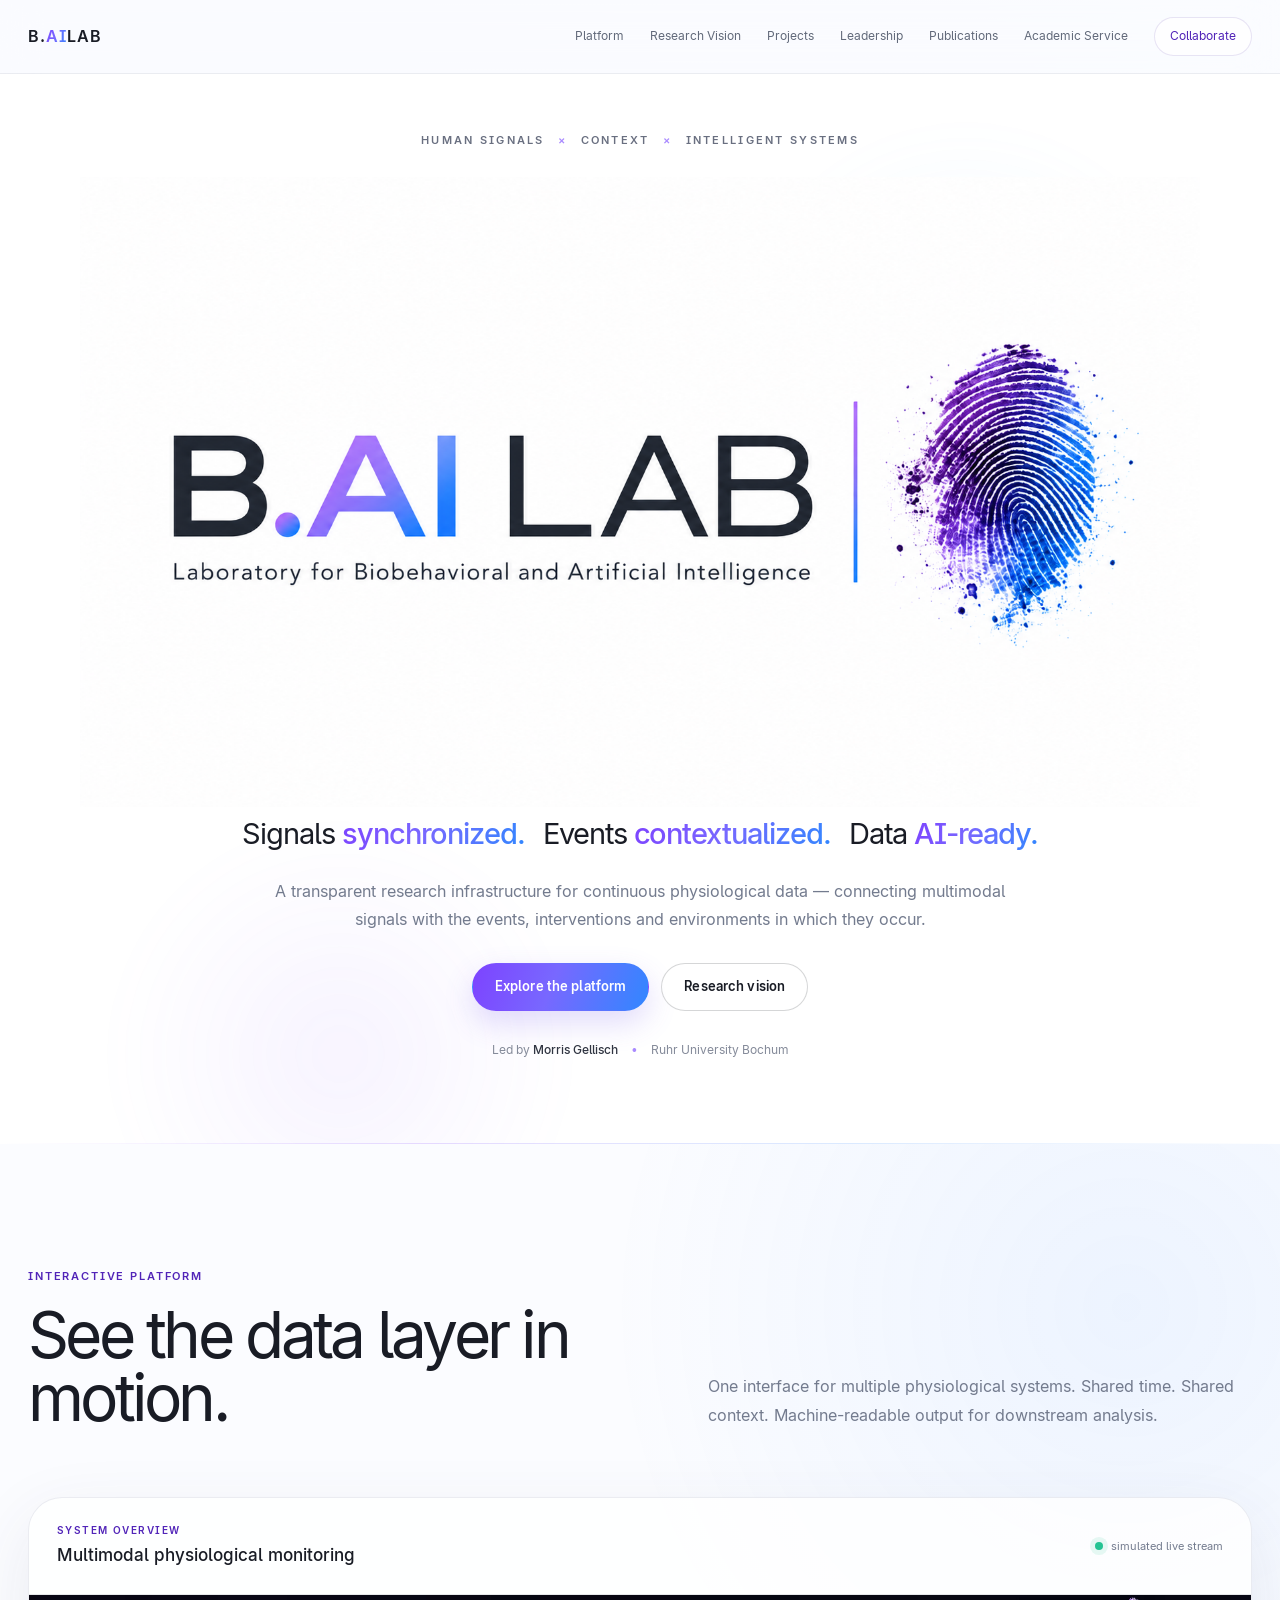
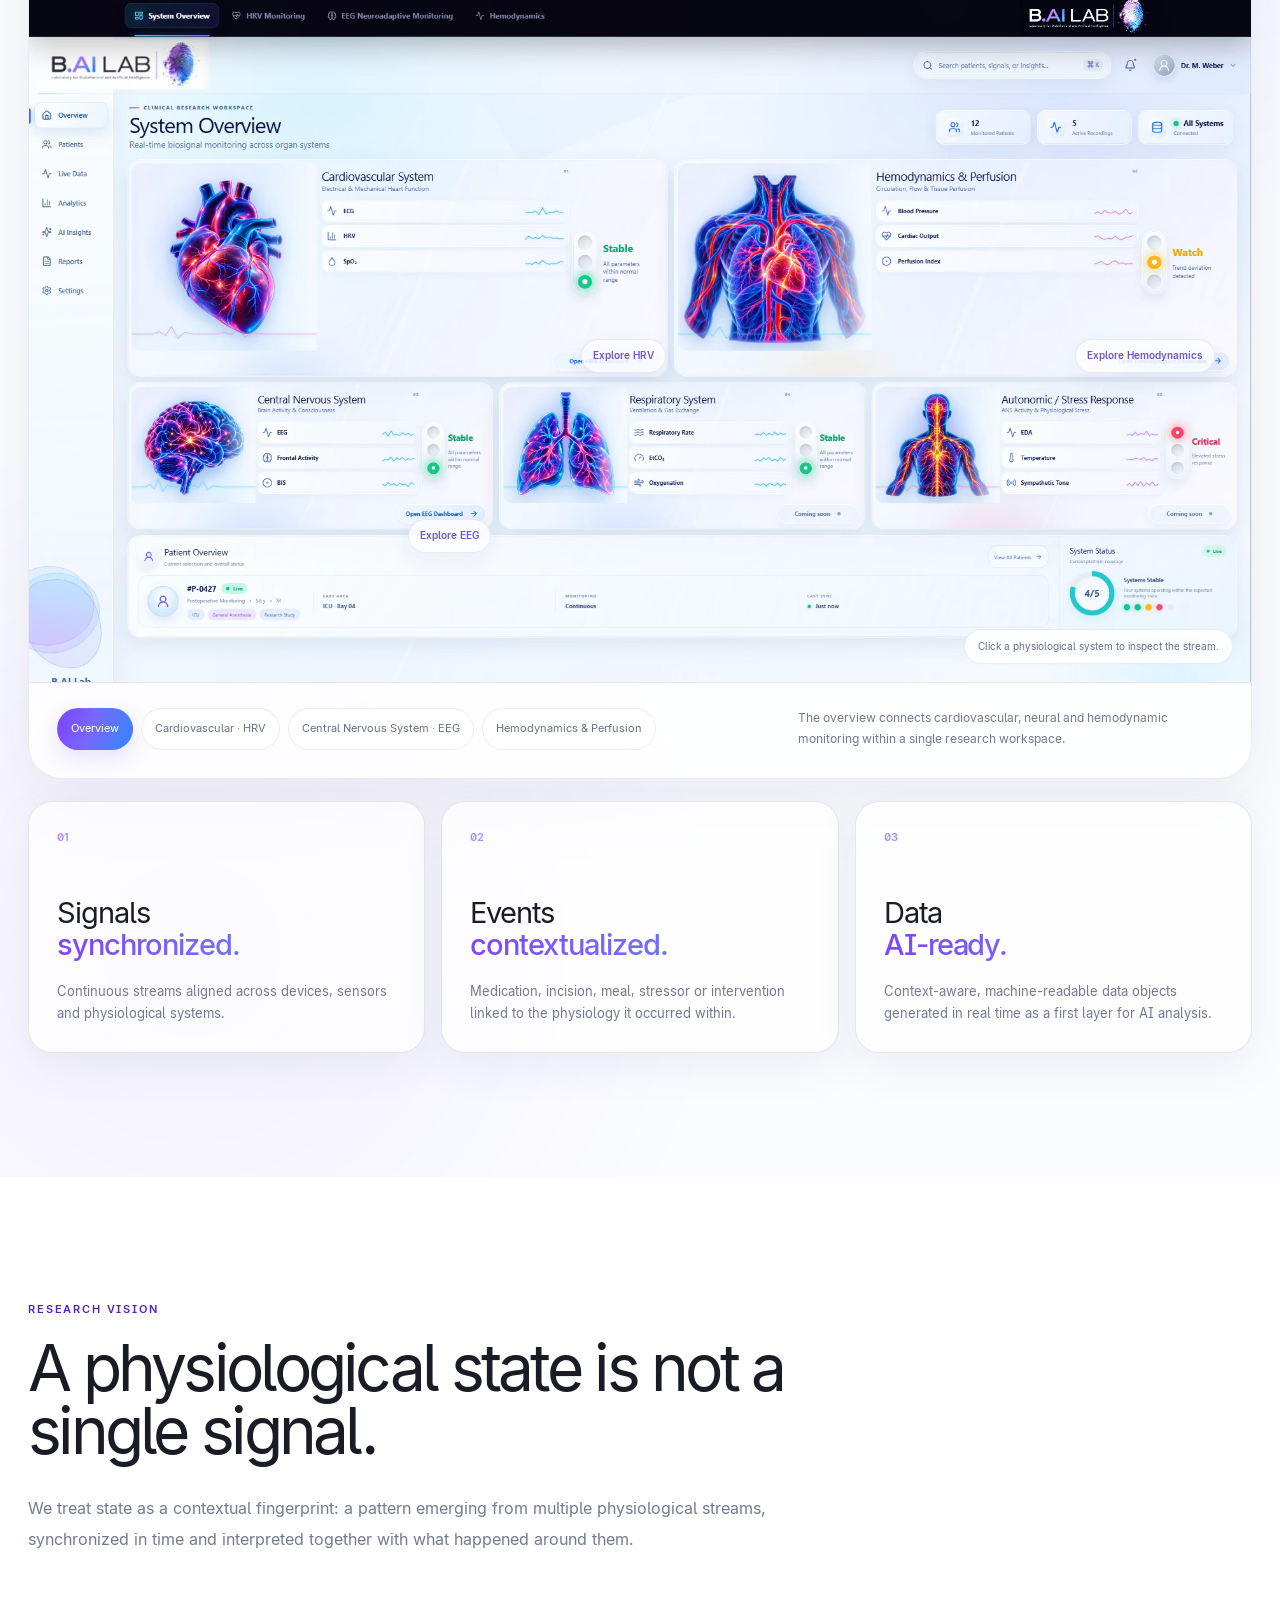
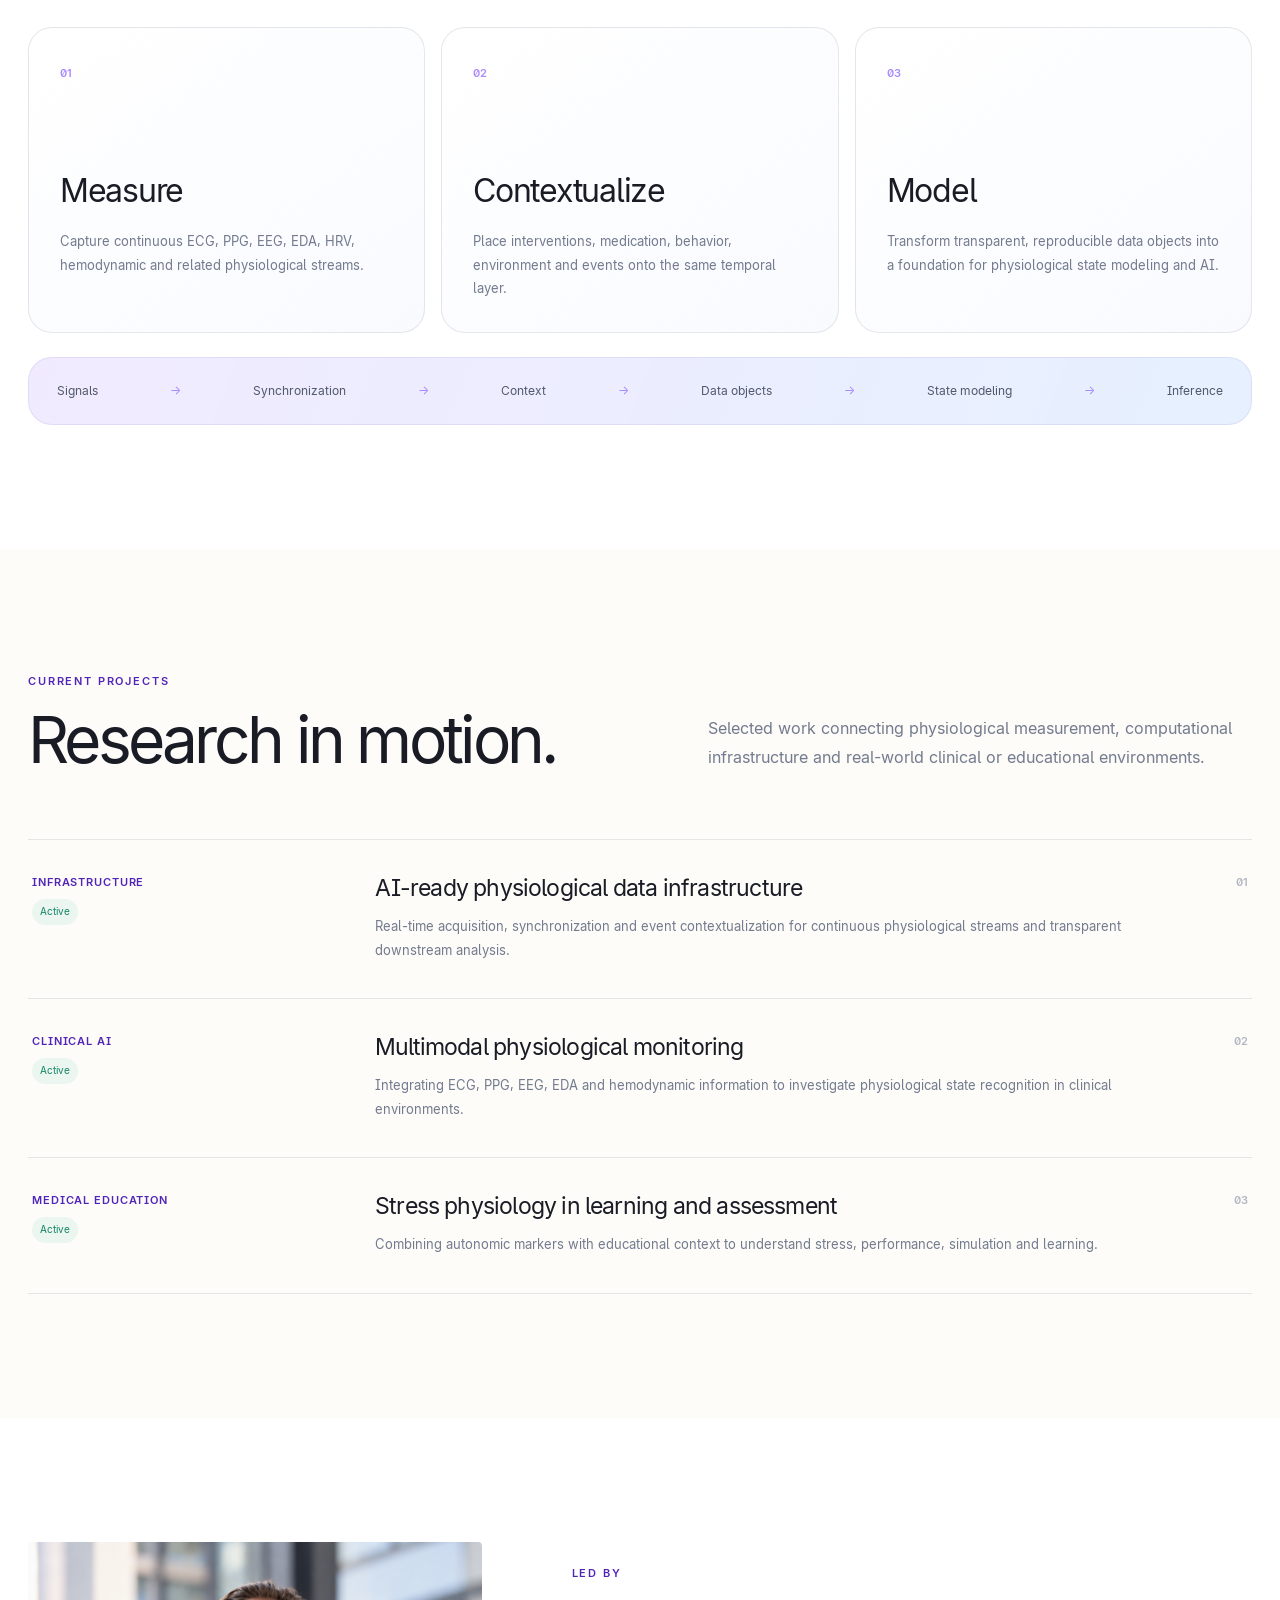
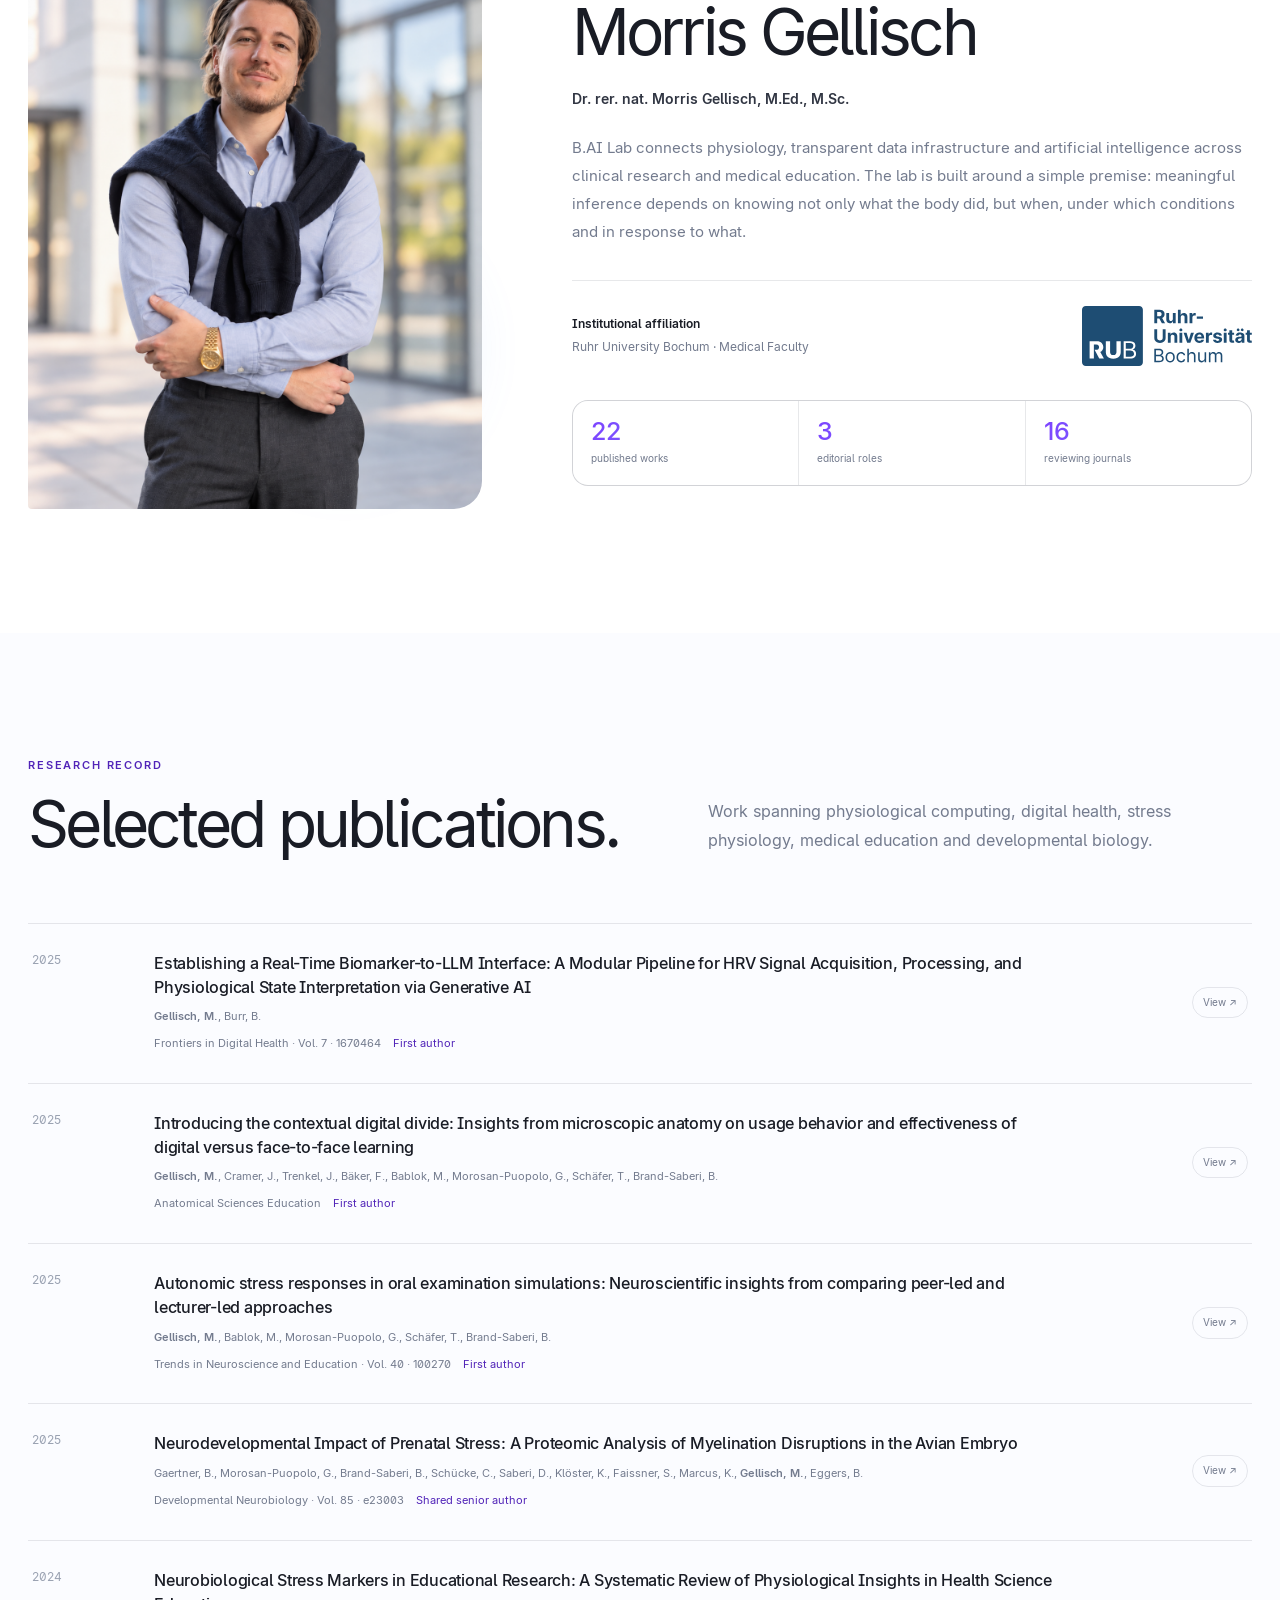
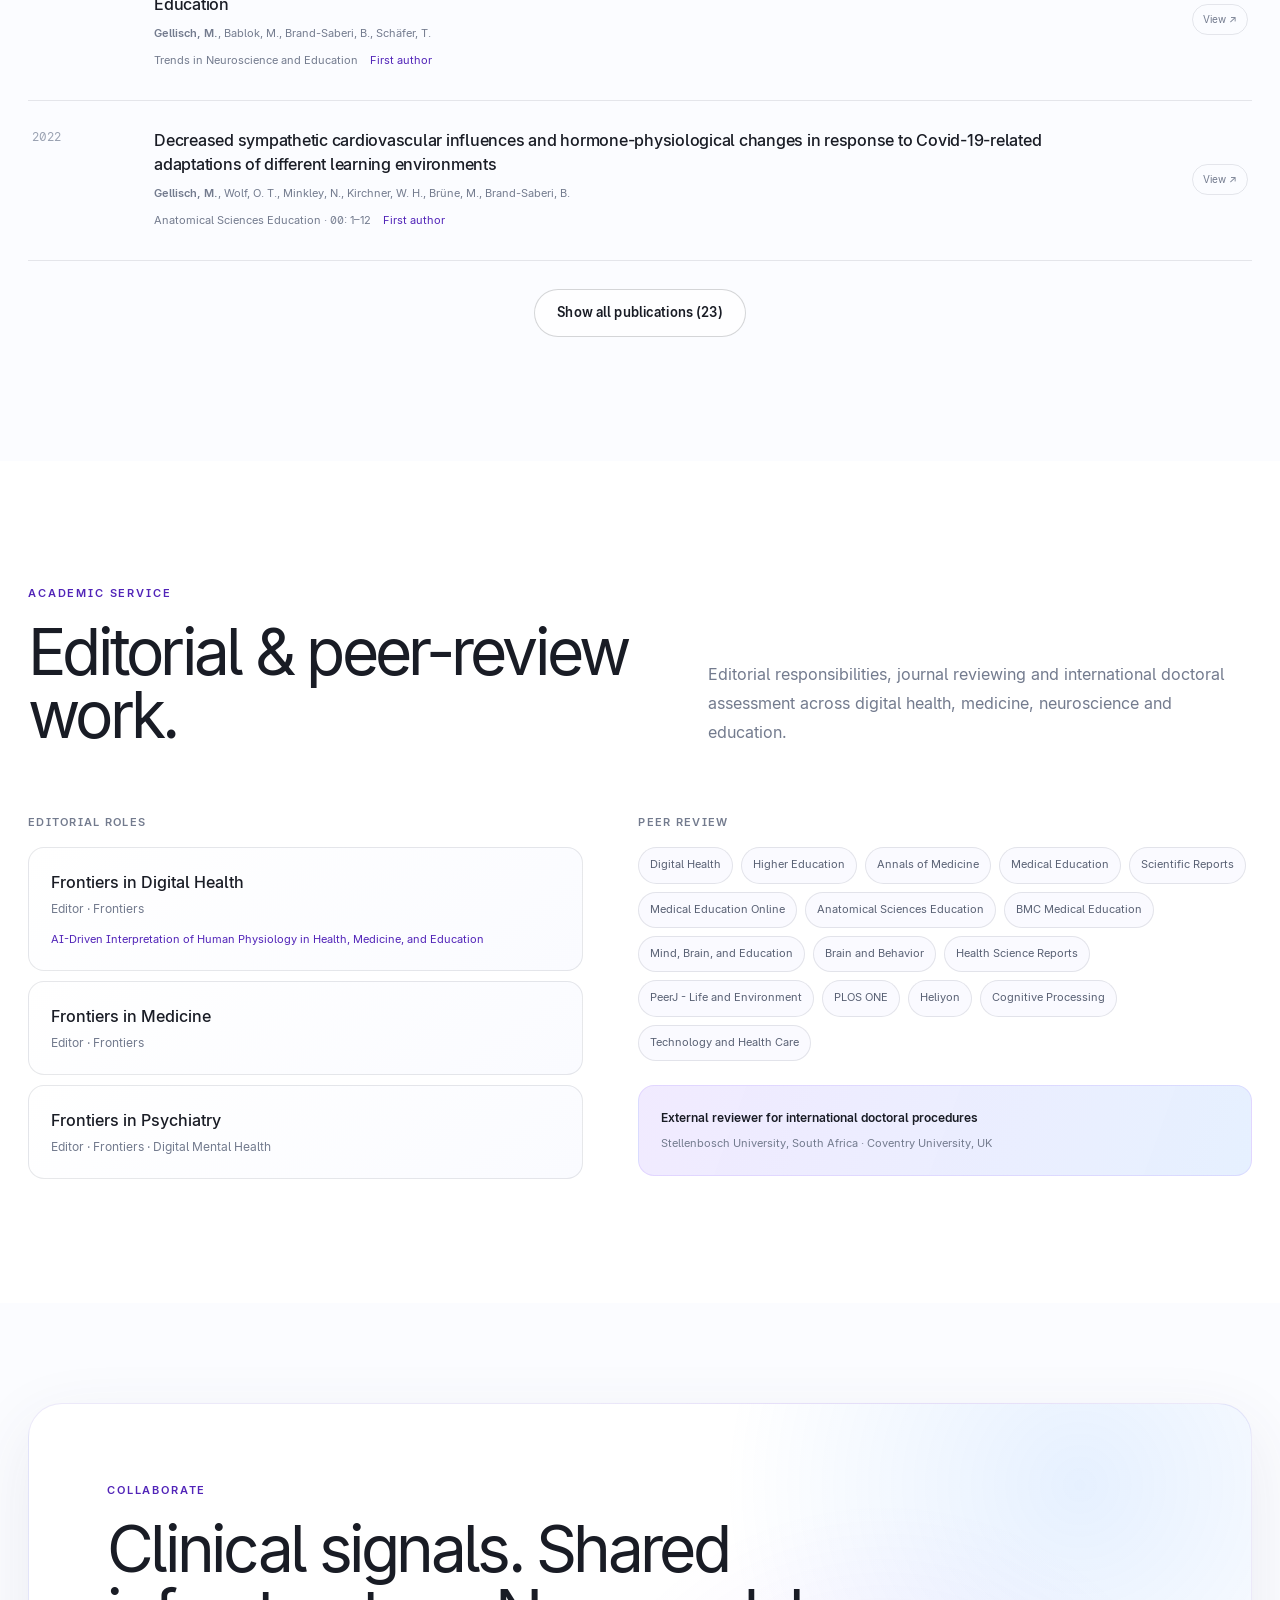
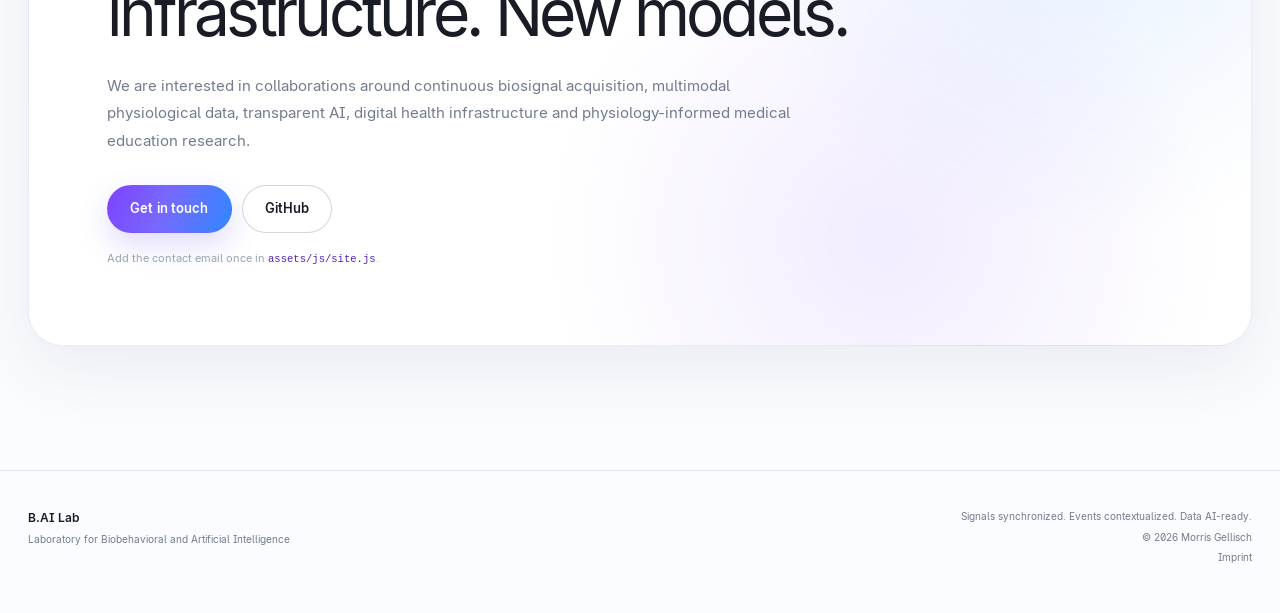
==== commit 01fd4416: "Add imprint link to footer" ====
--- a/index.html
+++ b/index.html
@@ -412,21 +412,28 @@
   </main>
 
 
-  <!-- ============================================================
-       SECTION 09 — FOOTER
-  ============================================================= -->
-  <footer class="site-footer">
-    <div class="container footer-grid">
-      <div>
-        <strong>B.AI Lab</strong>
-        <span>Laboratory for Biobehavioral and Artificial Intelligence</span>
-      </div>
-      <div class="footer-right">
-        <span>Signals synchronized. Events contextualized. Data AI-ready.</span>
-        <span>© <span id="currentYear"></span> Morris Gellisch</span>
-      </div>
+<!-- ============================================================
+     SECTION 09 — FOOTER
+============================================================= -->
+<footer class="site-footer">
+  <div class="container footer-grid">
+
+    <div>
+      <strong>B.AI Lab</strong>
+      <span>Laboratory for Biobehavioral and Artificial Intelligence</span>
     </div>
-  </footer>
+
+    <div class="footer-right">
+      <span>Signals synchronized. Events contextualized. Data AI-ready.</span>
+      <span>© <span id="currentYear"></span> Morris Gellisch</span>
+
+      <span class="footer-legal">
+        <a href="imprint.html">Imprint</a>
+      </span>
+    </div>
+
+  </div>
+</footer>
 
 </body>
 </html>
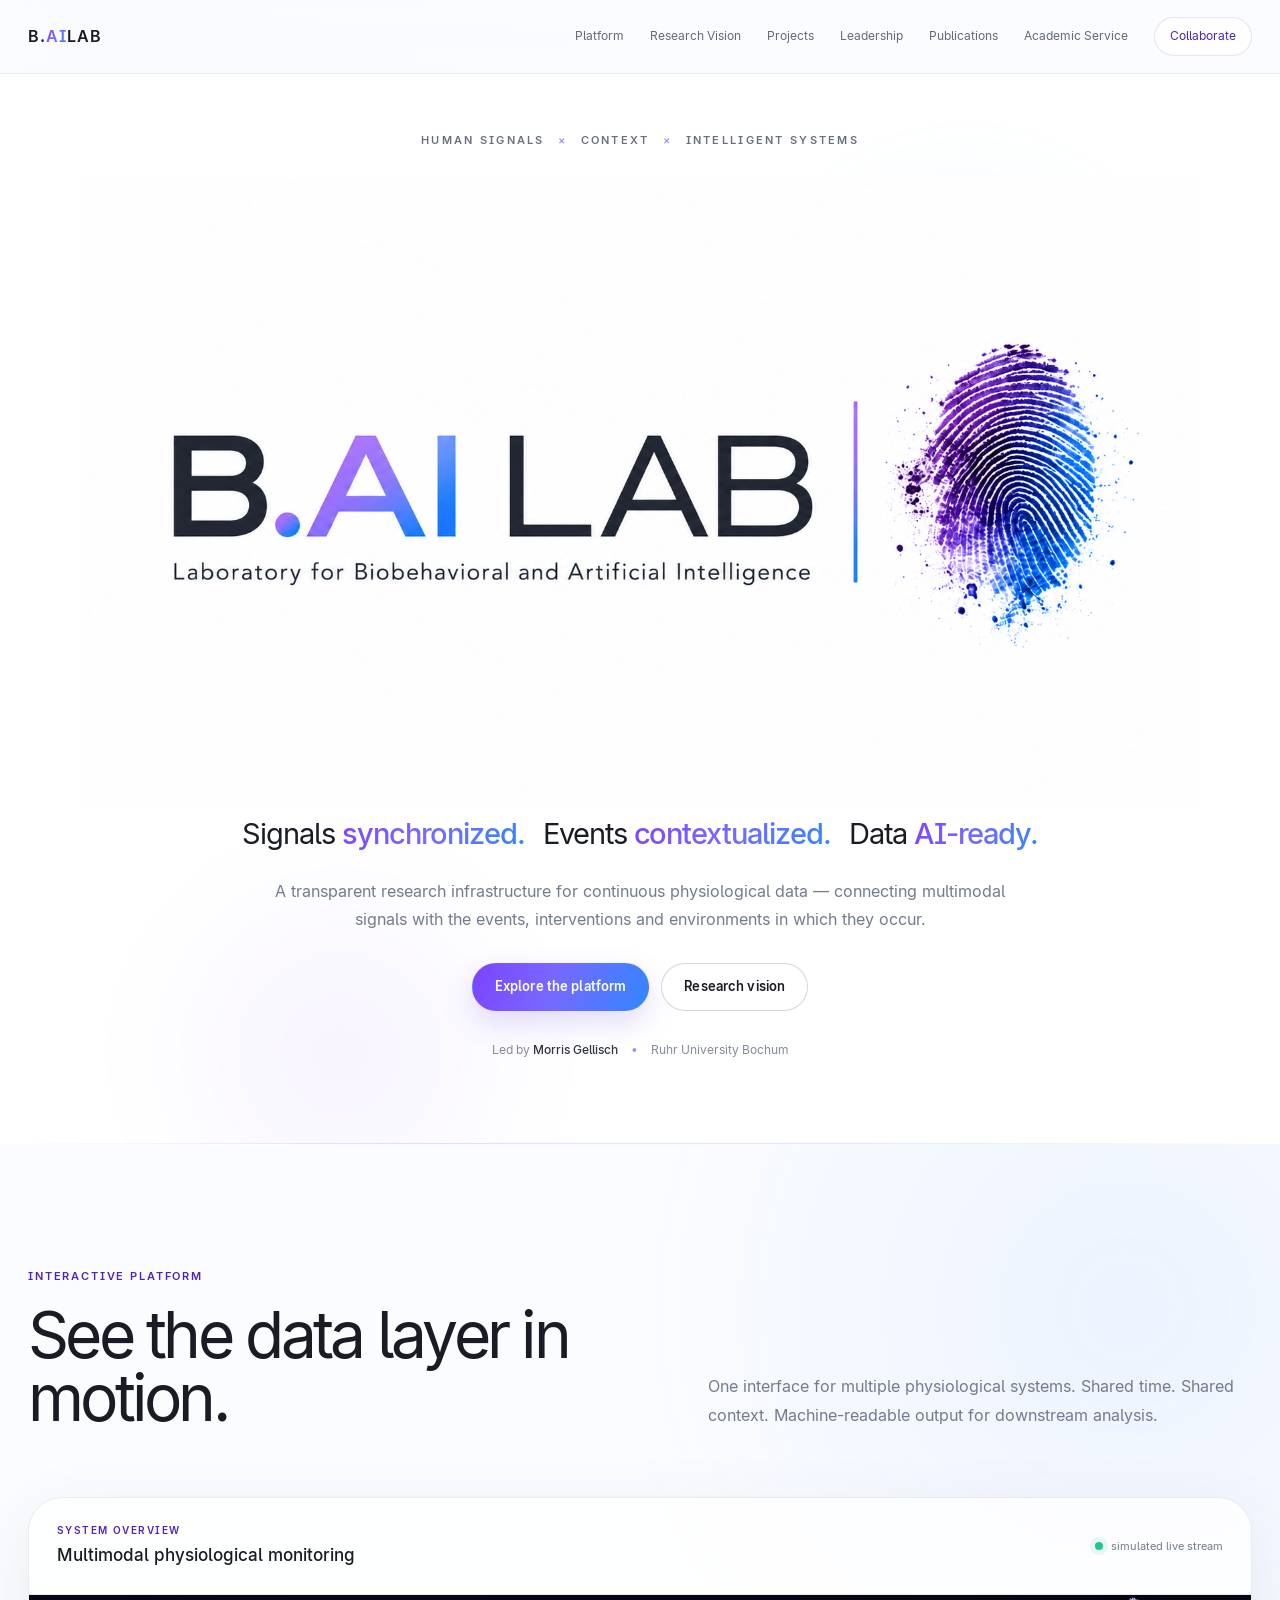
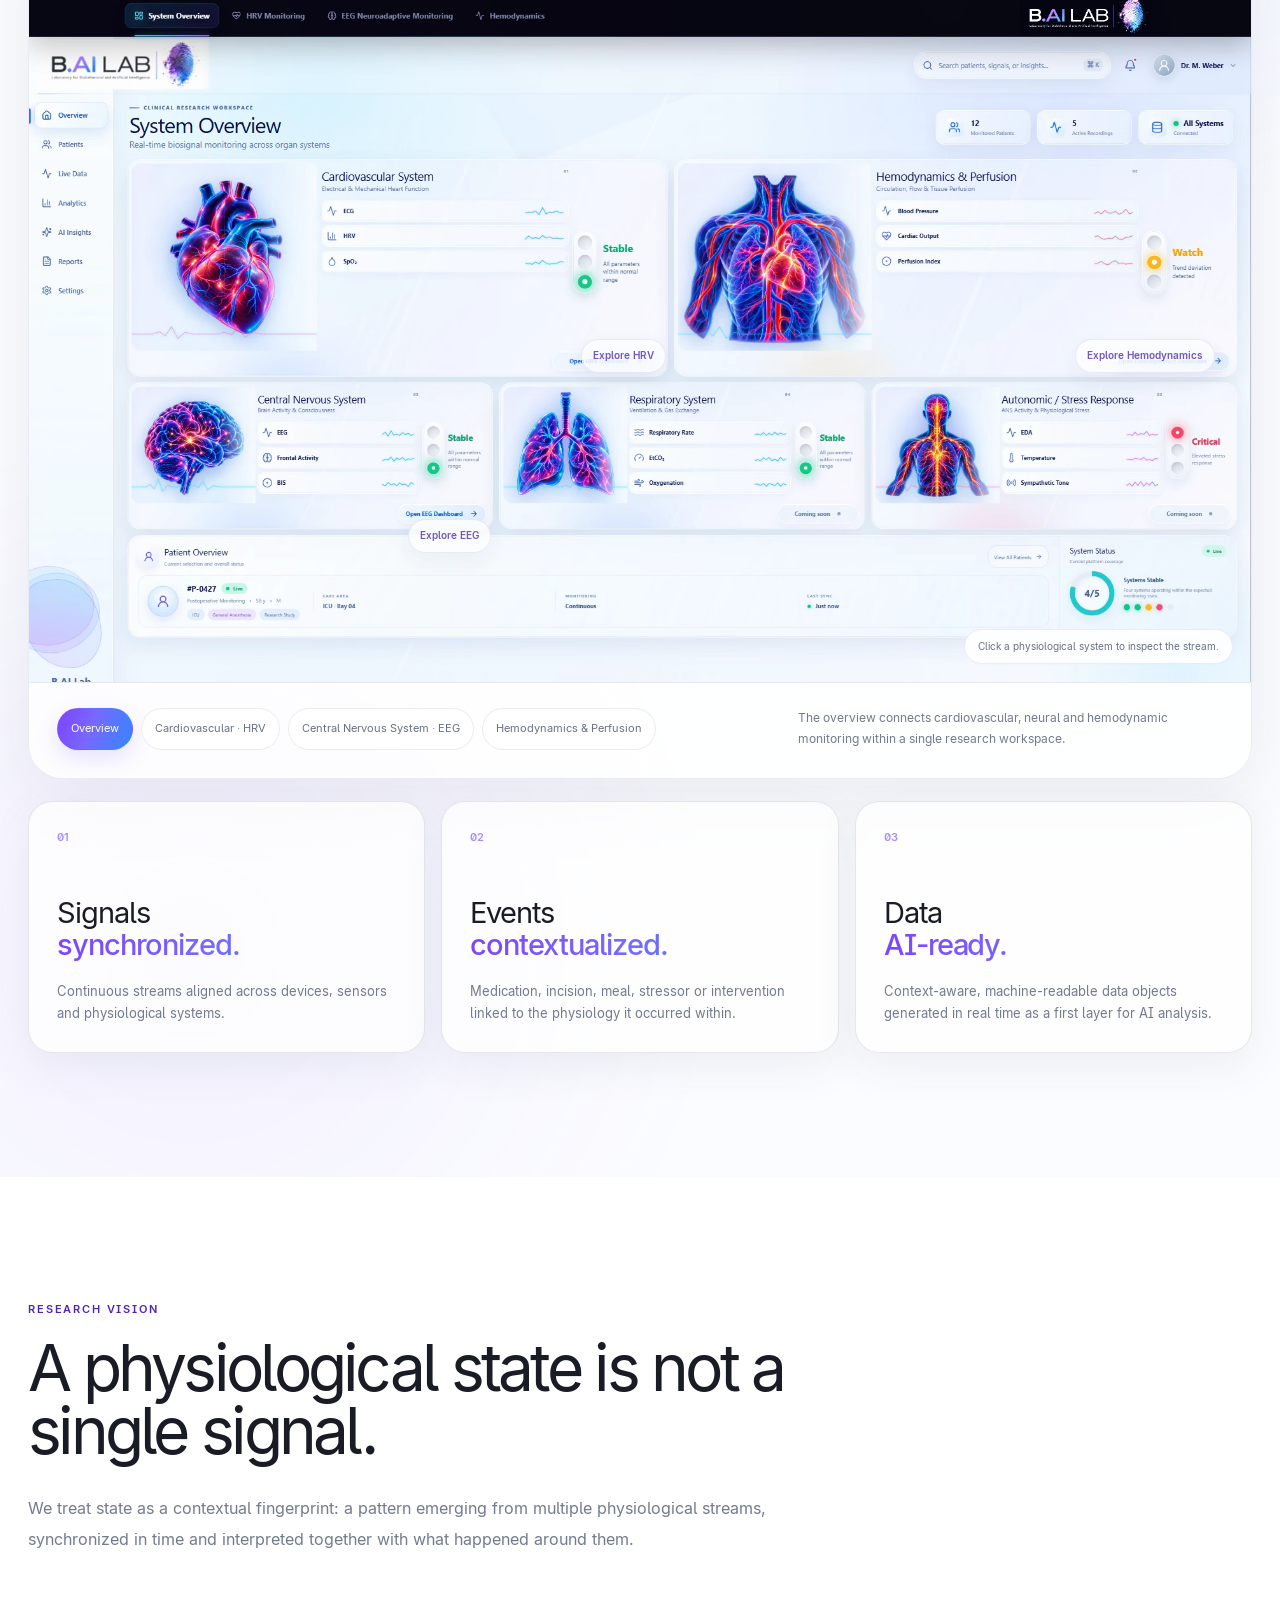
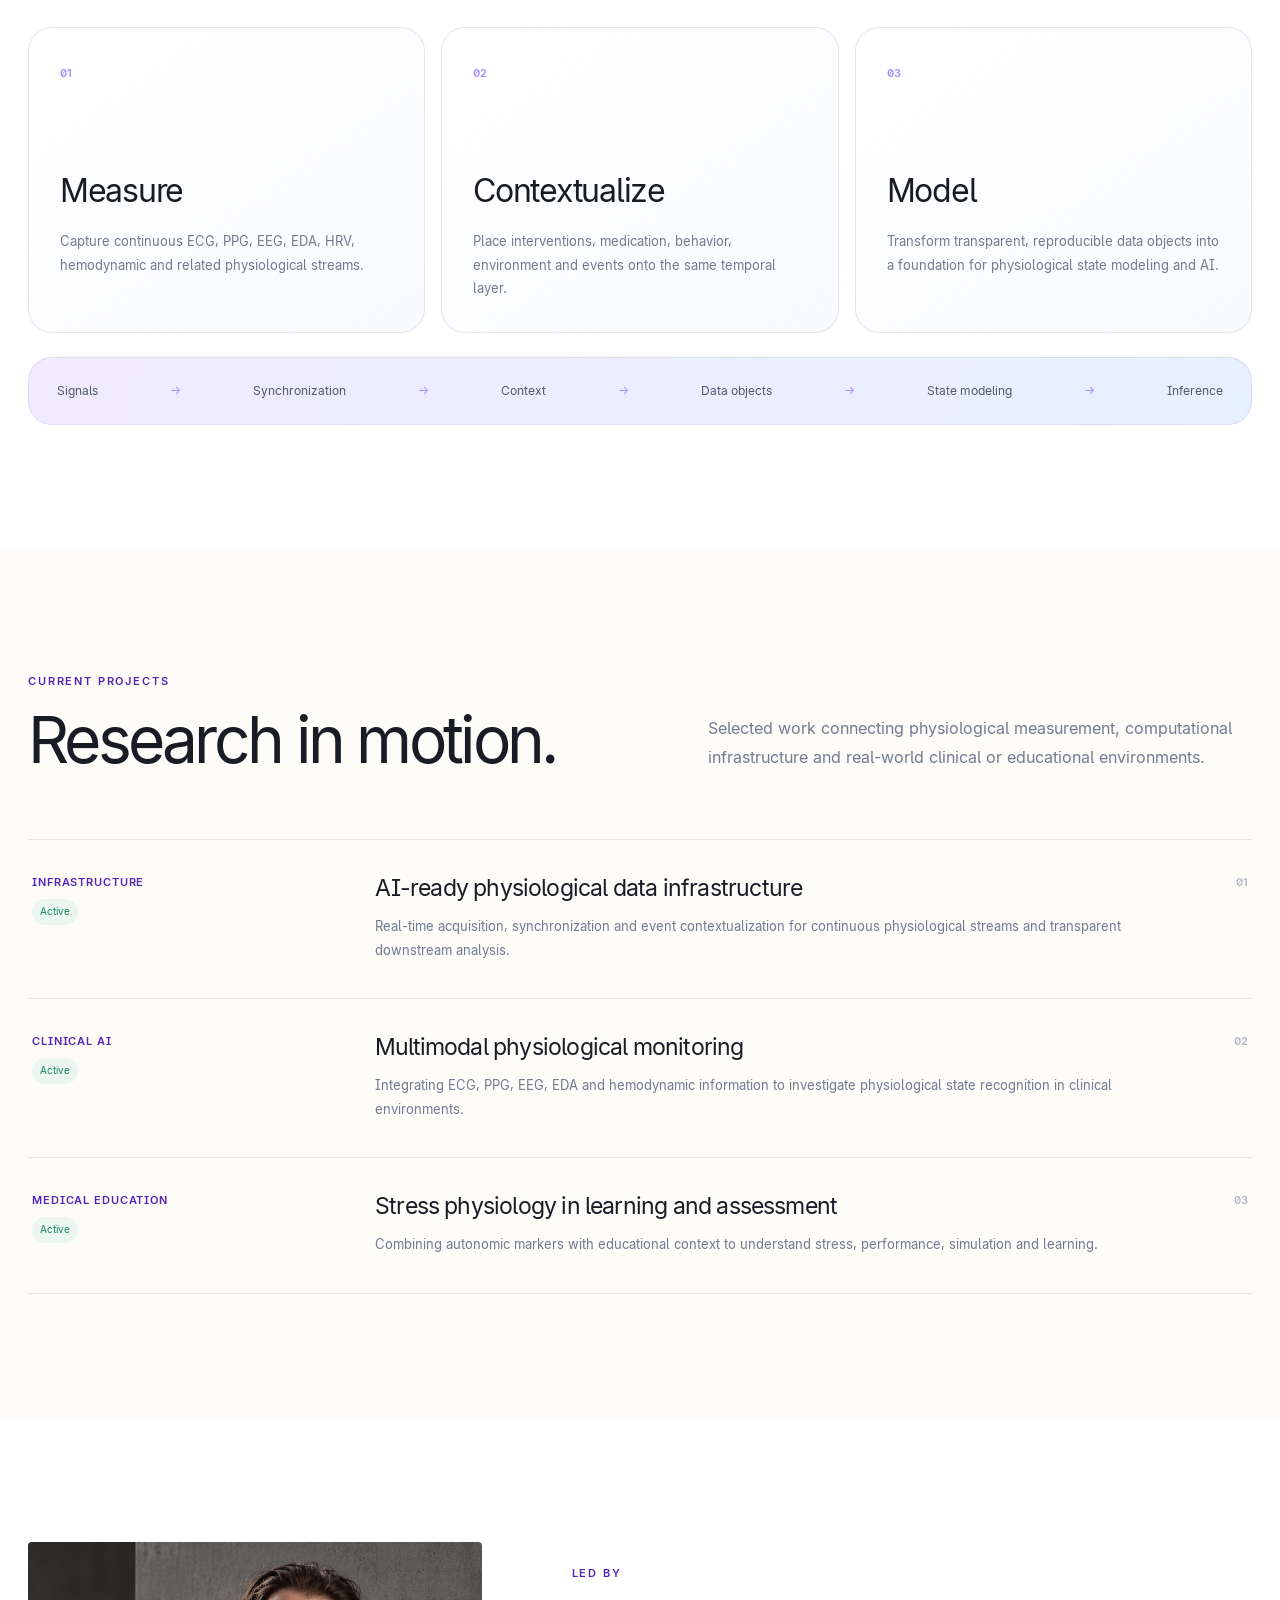
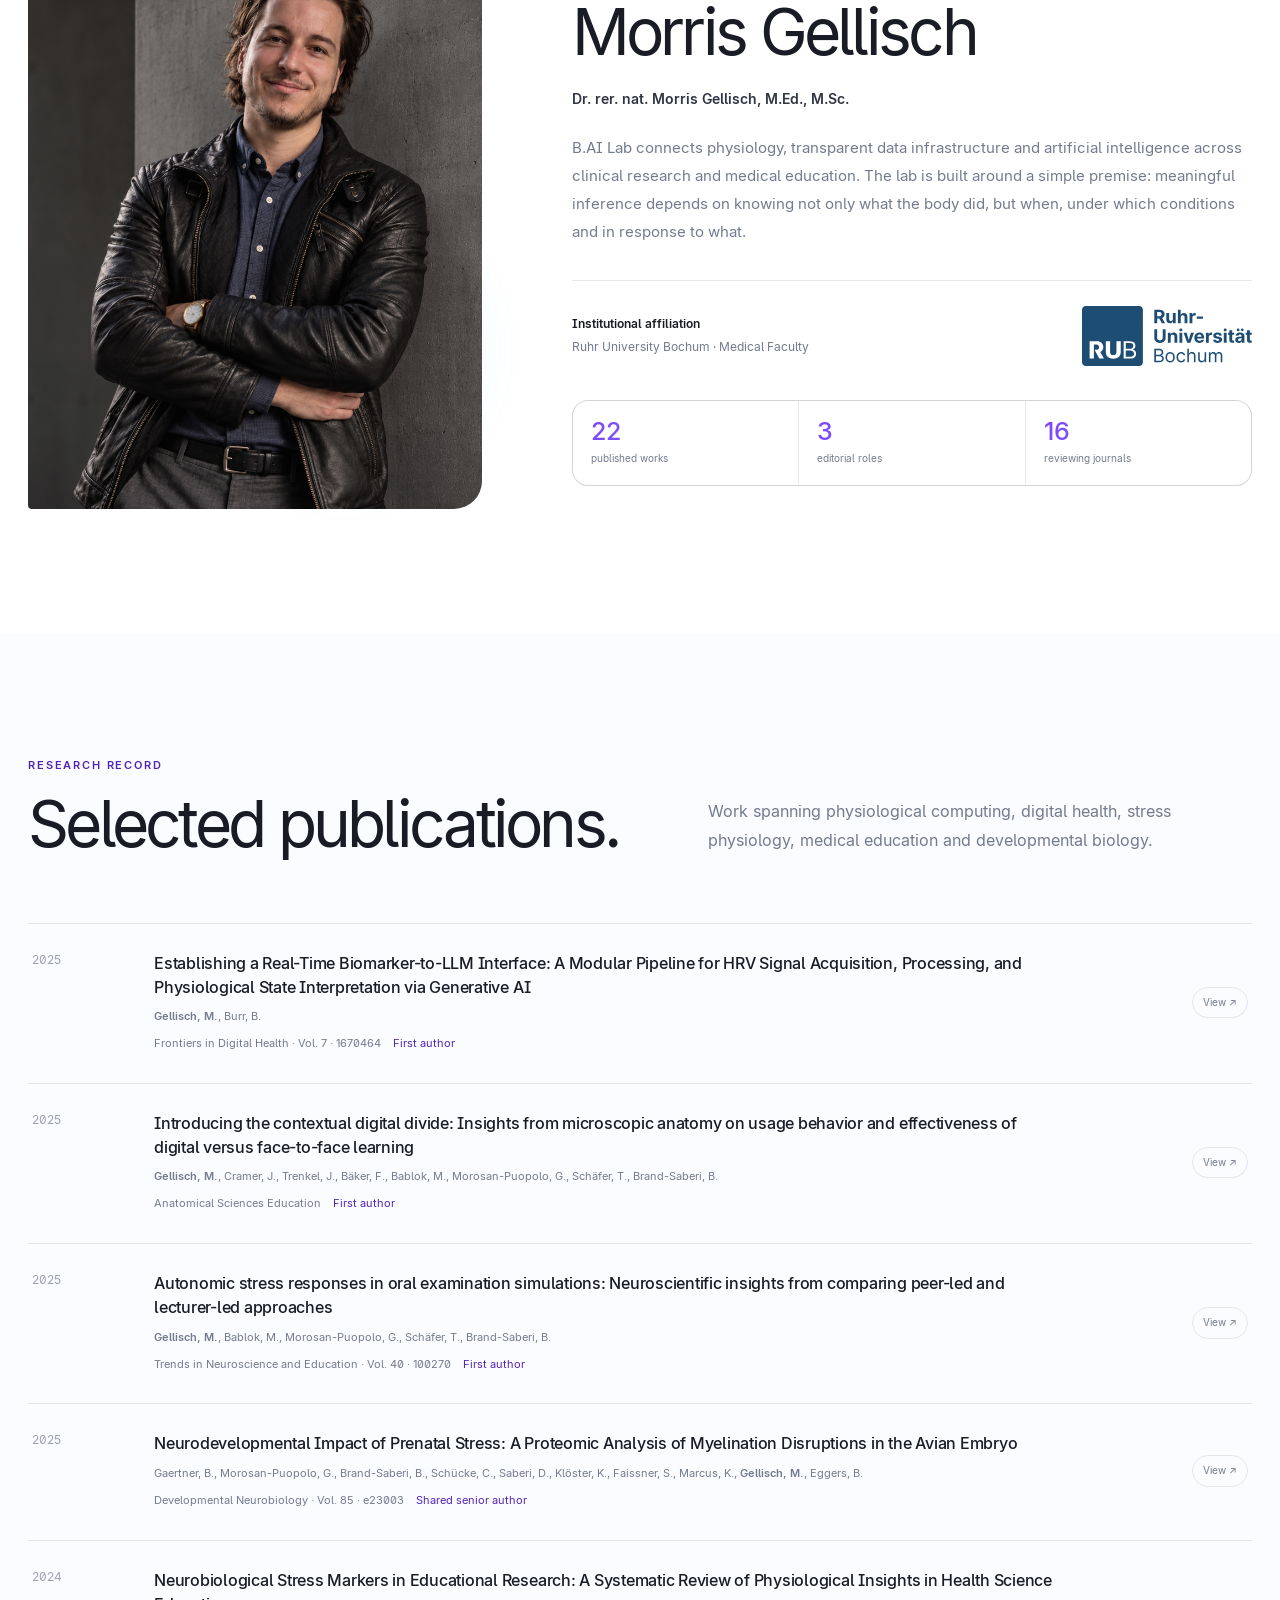
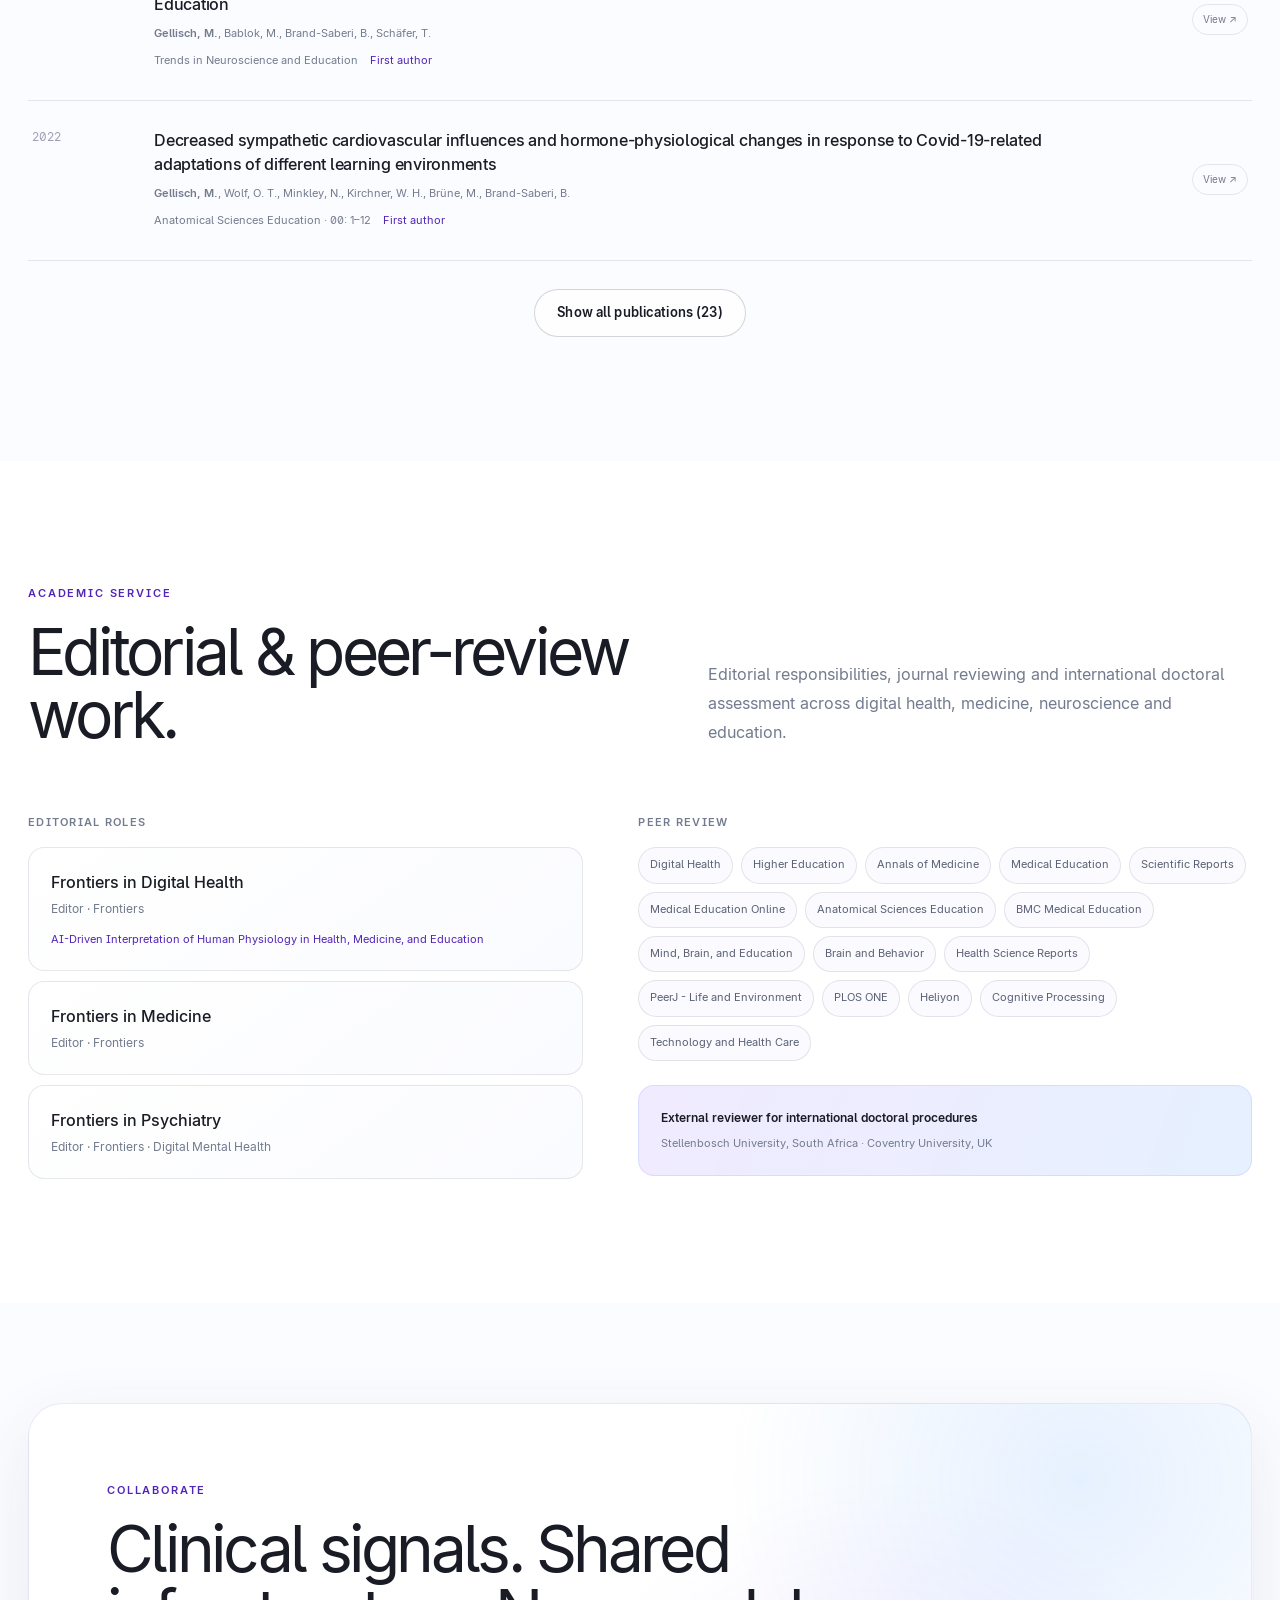
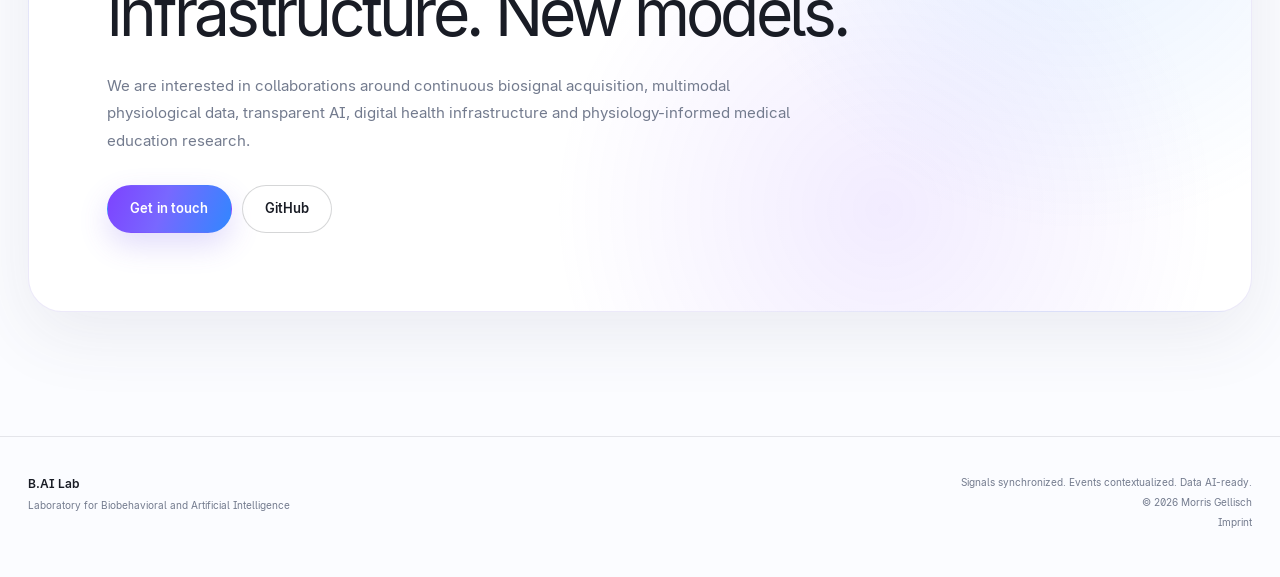
==== commit 52e05a11: "Update leadership image in index.html" ====
--- a/index.html
+++ b/index.html
@@ -293,7 +293,7 @@
     <section class="section leadership-section" id="leadership">
       <div class="container leadership-grid">
         <div class="leadership-visual">
-          <img src="assets/images/morris-editorial.png" alt="Morris Gellisch" />
+          <img src="assets/images/Beton.png" alt="Morris Gellisch" />
           <div class="photo-glow" aria-hidden="true"></div>
         </div>
 
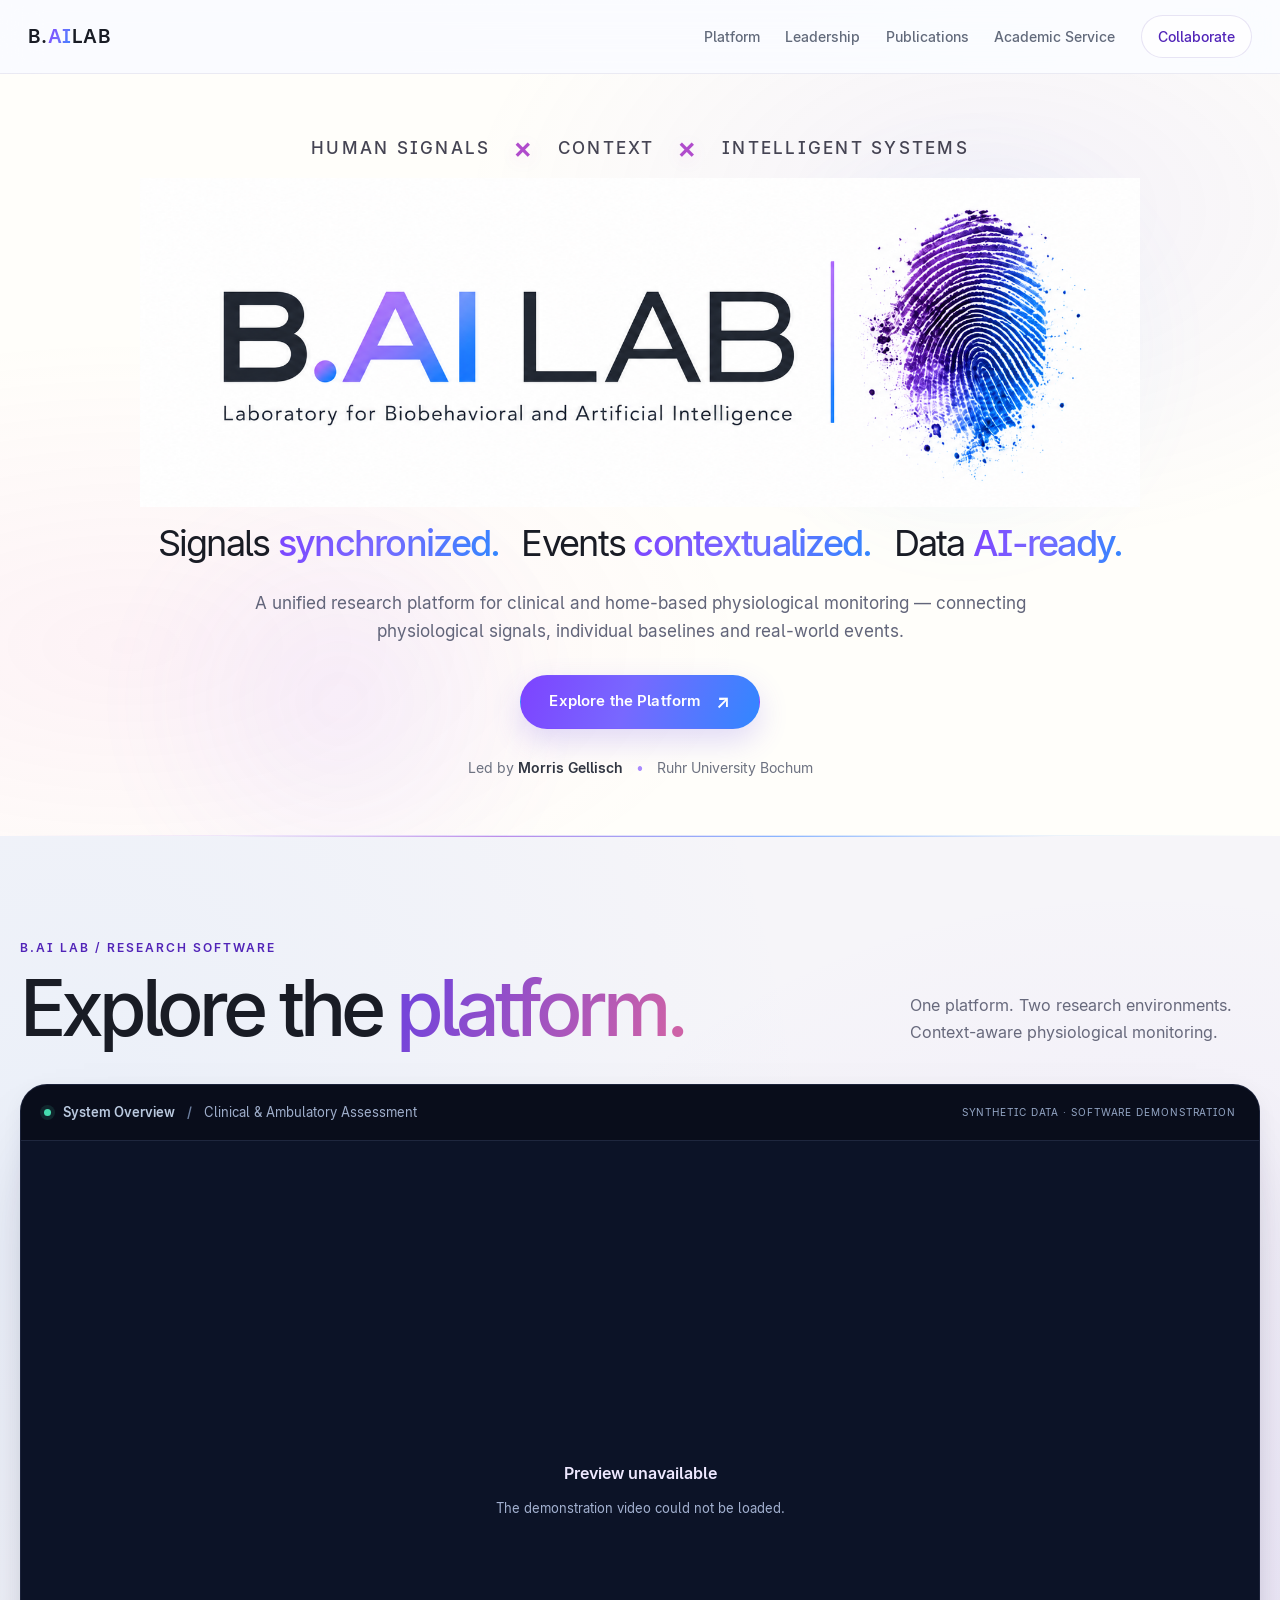
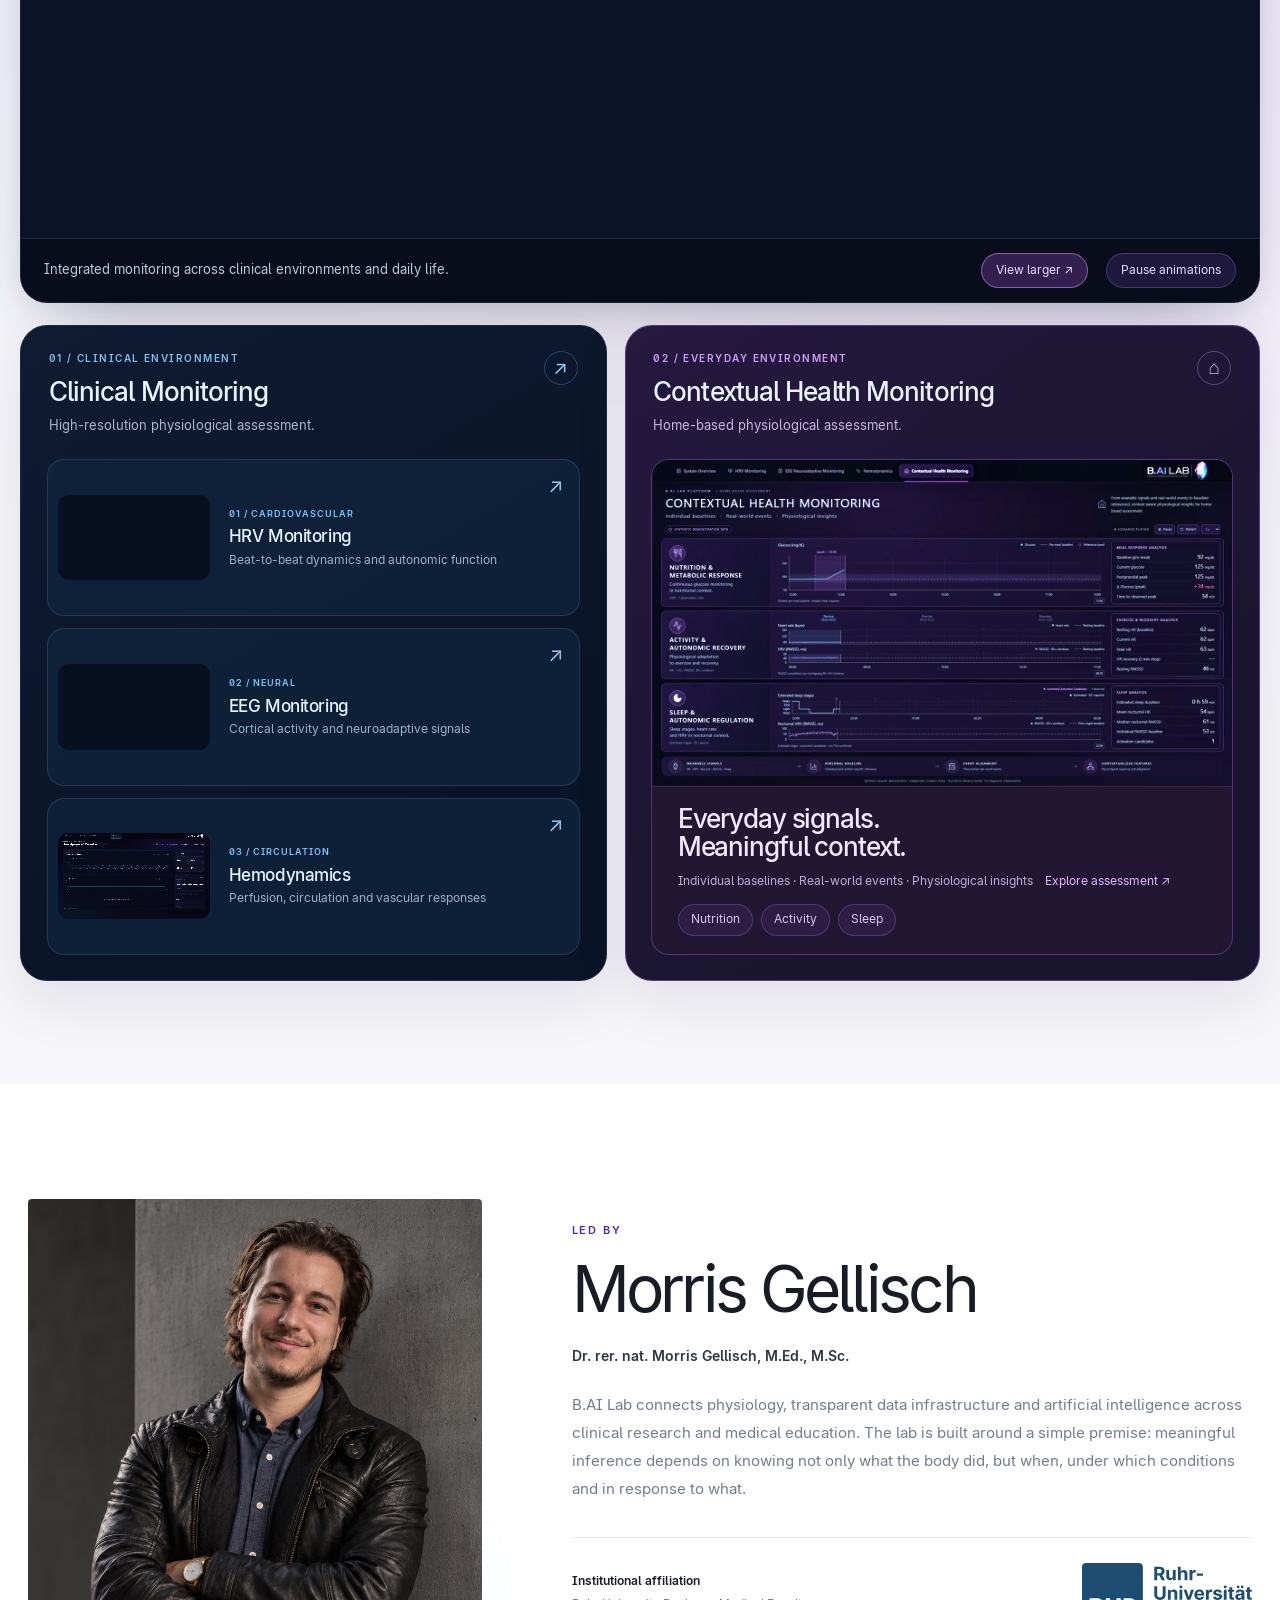
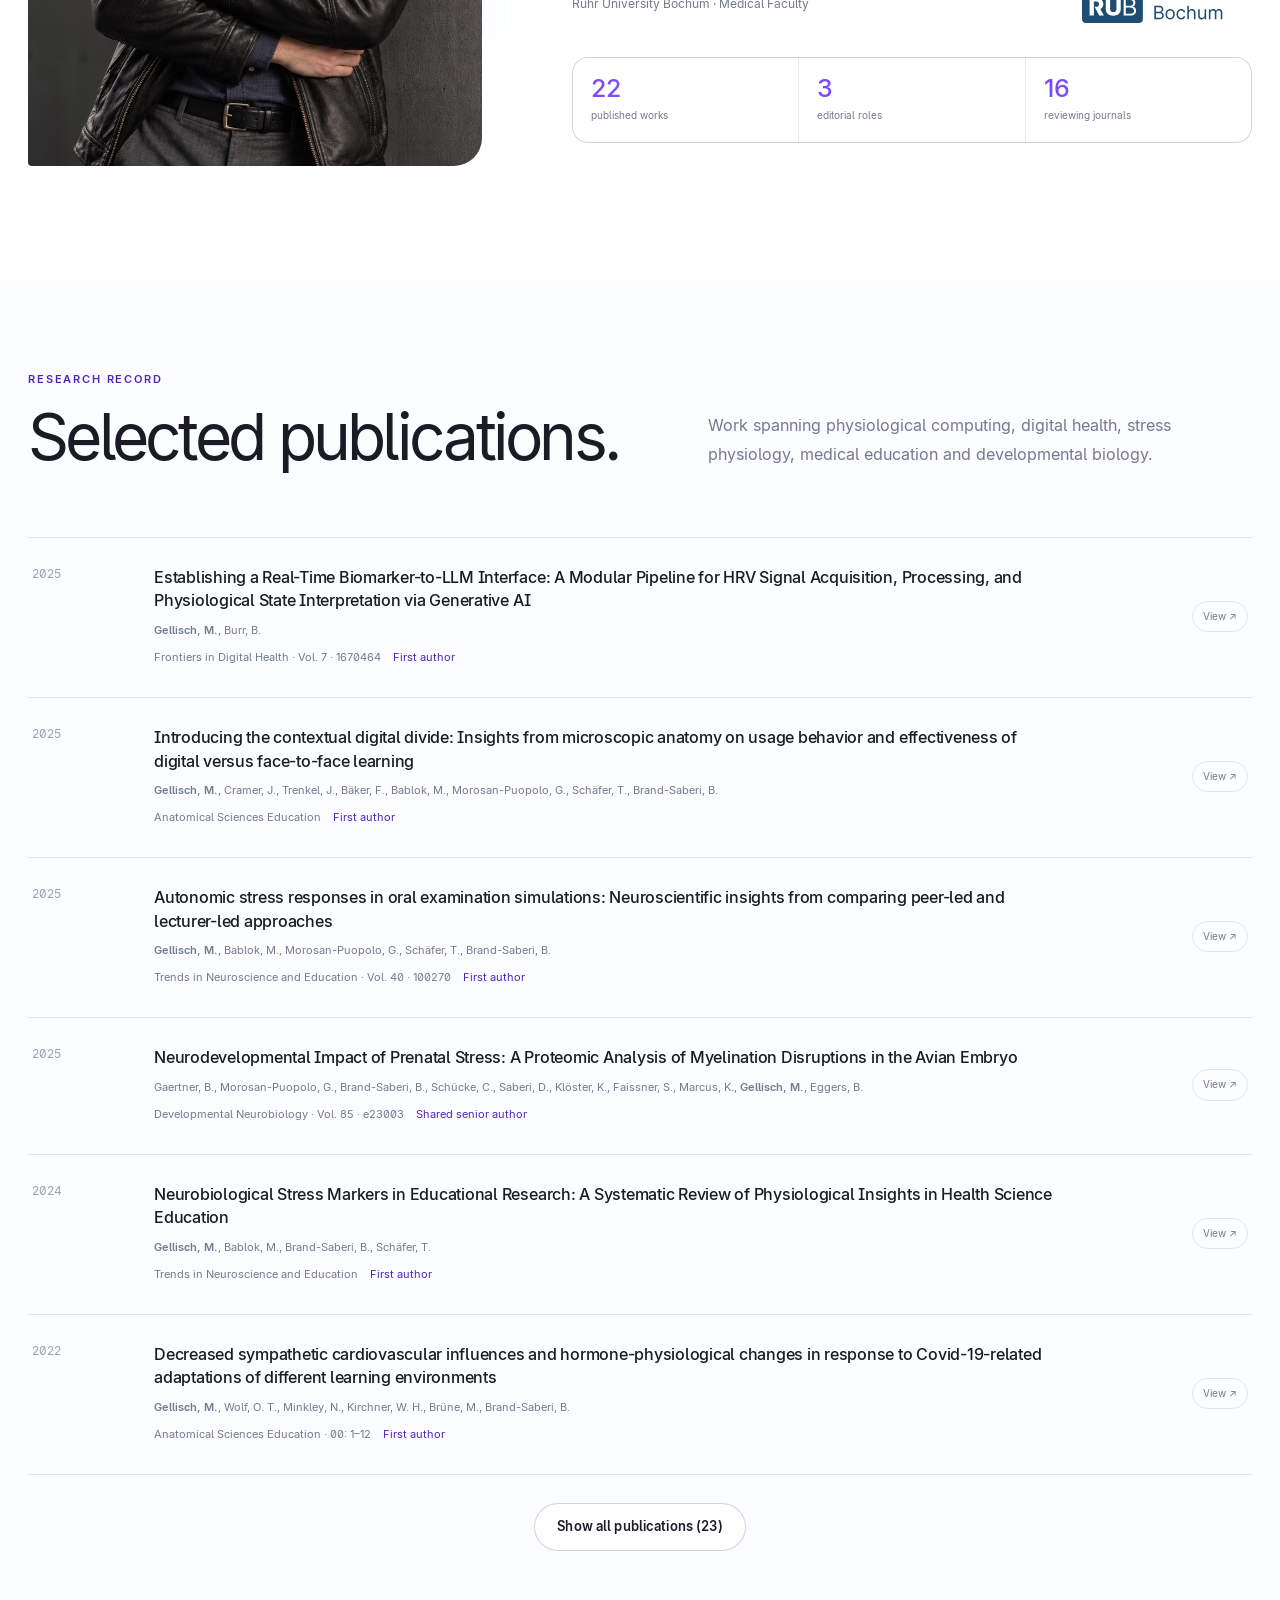
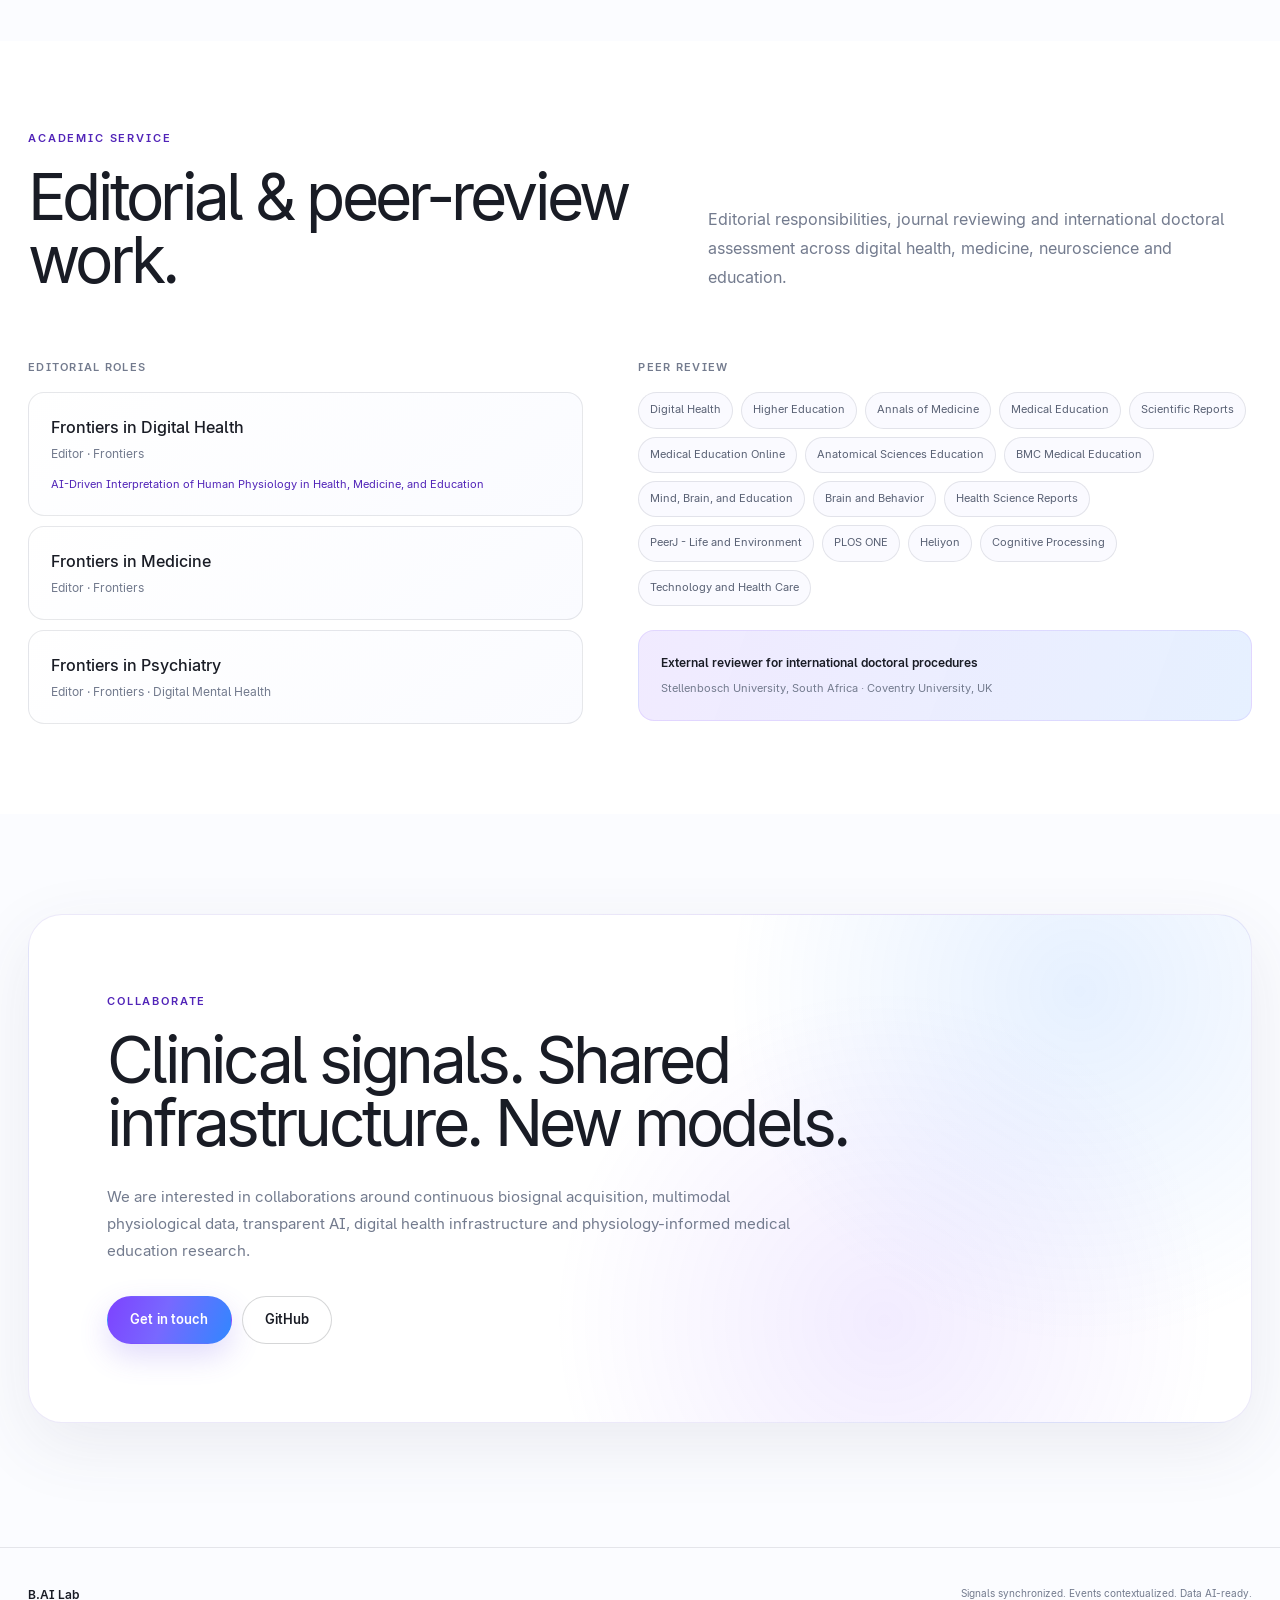
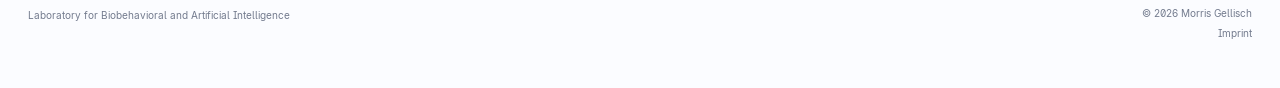
==== commit e36f17c4: "Apply approved B.AI Lab redesign and visual refinements Present the system overview and clinical/con" ====
--- a/index.html
+++ b/index.html
@@ -17,10 +17,13 @@
   <meta property="og:type" content="website" />
 
   <link rel="stylesheet" href="assets/css/site.css" />
+  <link rel="stylesheet" href="assets/css/showcase-redesign.css" />
   <script src="assets/js/site.js" defer></script>
+  <script src="assets/js/showcase-redesign.js" defer></script>
 </head>
 
 <body>
+  <a class="skip-link" href="#platform">Skip to platform</a>
 
   <!-- ============================================================
        SECTION 00 — NAVIGATION
@@ -34,8 +37,6 @@
 
       <div class="nav-links" id="navLinks">
         <a href="#platform">Platform</a>
-        <a href="#vision">Research Vision</a>
-        <a href="#projects">Projects</a>
         <a href="#leadership">Leadership</a>
         <a href="#publications">Publications</a>
         <a href="#service">Academic Service</a>
@@ -77,12 +78,11 @@
         </h1>
 
         <p class="hero-copy">
-          A transparent research infrastructure for continuous physiological data — connecting multimodal signals with the events, interventions and environments in which they occur.
+          A unified research platform for clinical and home-based physiological monitoring — connecting physiological signals, individual baselines and real-world events.
         </p>
 
         <div class="hero-actions">
-          <a class="button button-primary" href="#platform">Explore the platform</a>
-          <a class="button button-ghost" href="#vision">Research vision</a>
+          <a class="button button-primary" href="#platform">Explore the Platform <span aria-hidden="true">↗</span></a>
         </div>
 
         <div class="hero-meta" aria-label="Lab affiliation">
@@ -97,193 +97,104 @@
     <!-- ============================================================
          SECTION 02 — INTERACTIVE PLATFORM
          Default: system overview video.
-         Click hotspots or tabs to switch to HRV / EEG / Hemodynamics.
-         Video paths are configured in assets/js/site.js.
-    ============================================================= -->
-    <section class="section platform-section" id="platform">
-      <div class="container">
-        <div class="section-heading split-heading">
+         Application cards switch the main demonstration.
+         Video paths are configured in assets/js/showcase-redesign.js.
+    ============================================================= -->
+    <!-- ============================================================
+         SECTION 02 — PLATFORM SHOWCASE
+         Two domains, one platform. All videos are illustrative footage.
+    ============================================================= -->
+    <section class="section platform-section platform-redesign" id="platform" aria-labelledby="showcaseHeading">
+      <div class="showcase-shell">
+        <div class="showcase-heading">
           <div>
-            <p class="eyebrow">Interactive platform</p>
-            <h2>See the data layer in motion.</h2>
-          </div>
-          <p class="section-intro">
-            One interface for multiple physiological systems. Shared time. Shared context. Machine-readable output for downstream analysis.
-          </p>
-        </div>
-
-        <div class="platform-card">
-          <div class="platform-topbar">
-            <div>
-              <p class="platform-mode" id="platformMode">System Overview</p>
-              <h3 id="platformTitle">Multimodal physiological monitoring</h3>
-            </div>
-            <div class="platform-live"><span></span> simulated live stream</div>
-          </div>
-
-          <div class="platform-stage" id="platformStage">
-            <video
-              id="platformVideo"
-              class="platform-video"
-              autoplay
-              muted
-              loop
-              playsinline
-              preload="metadata"
-              aria-label="B.AI Lab software demonstration"
-            >
-              <source src="assets/video_data/bai_system_overview_loop.webm" type="video/webm" />
+            <p class="eyebrow">B.AI LAB / RESEARCH SOFTWARE</p>
+            <h2 id="showcaseHeading">Explore the <em>platform.</em></h2>
+          </div>
+          <p>One platform. Two research environments. Context-aware physiological monitoring.</p>
+        </div>
+
+        <div class="showcase-console" id="showcaseConsole">
+          <div class="showcase-console-bar">
+            <div class="showcase-console-identity">
+              <span class="showcase-live-indicator" aria-hidden="true"></span>
+              <span id="showcaseCurrentTitle">System Overview</span>
+              <span class="showcase-console-separator" aria-hidden="true">/</span>
+              <span id="showcaseCurrentDomain">Clinical &amp; Ambulatory Assessment</span>
+            </div>
+            <span class="showcase-demo-label">Synthetic data · Software demonstration</span>
+          </div>
+          <div class="showcase-screen">
+            <video id="showcaseMainVideo" muted loop playsinline preload="metadata" poster="assets/images/video-posters/overview.jpg"
+              aria-label="Animated B.AI Lab system overview showing clinical and ambulatory modules">
+              <source src="assets/video_data/BAI_System_Overview_Loop.mp4" type="video/mp4" />
             </video>
-
-            <!-- Interactive hotspots are positioned over the overview dashboard.
-                 Their geometry can be tuned in assets/css/site.css. -->
-            <div class="overview-hotspots" id="overviewHotspots">
-              <button class="platform-hotspot hotspot-hrv" data-platform-view="hrv" aria-label="Open cardiovascular and HRV view">
-                <span>Explore HRV</span>
+            <div class="showcase-screen-fallback" id="showcaseVideoFallback" hidden>
+              <strong>Preview unavailable</strong>
+              <span>The demonstration video could not be loaded.</span>
+            </div>
+          </div>
+          <div class="showcase-console-foot">
+            <p id="showcaseCurrentDescription" aria-live="polite" aria-atomic="true">Integrated monitoring across clinical environments and daily life.</p>
+            <button id="showcaseExpand" type="button" class="showcase-reset showcase-expand" aria-haspopup="dialog" aria-controls="showcaseViewer">View larger ↗</button>
+            <button id="showcaseMotion" type="button" class="showcase-reset" aria-pressed="false">Pause animations</button>
+            <button id="showcaseReset" type="button" class="showcase-reset" hidden>← Back to System Overview</button>
+          </div>
+        </div>
+
+        <p class="showcase-mobile-hint">Tap an application to open a larger video with playback controls.</p>
+        <div class="showcase-domains" aria-label="Explore software applications">
+          <section class="showcase-domain showcase-domain--clinical" aria-labelledby="clinicalDomainTitle">
+            <div class="showcase-domain-heading">
+              <div>
+                <p class="showcase-domain-overline">01 / CLINICAL ENVIRONMENT</p>
+                <h3 id="clinicalDomainTitle">Clinical Monitoring</h3>
+                <p>High-resolution physiological assessment.</p>
+              </div>
+              <span class="showcase-domain-mark" aria-hidden="true">↗</span>
+            </div>
+            <div class="showcase-choices">
+              <button class="showcase-choice" type="button" data-showcase-view="hrv" aria-label="Play HRV Monitoring demonstration">
+                <span class="showcase-choice-media"><video class="showcase-preview-video" muted loop playsinline preload="none" aria-hidden="true"><source src="assets/video_data/bai_hrv_monitoring_loop.webm" type="video/webm"></video></span>
+                <span class="showcase-choice-copy"><span class="showcase-choice-index">01 / CARDIOVASCULAR</span><strong>HRV Monitoring</strong><span>Beat-to-beat dynamics and autonomic function</span></span>
+                <span class="showcase-choice-arrow" aria-hidden="true">↗</span>
               </button>
-              <button class="platform-hotspot hotspot-hemo" data-platform-view="hemo" aria-label="Open hemodynamics and perfusion view">
-                <span>Explore Hemodynamics</span>
+              <button class="showcase-choice" type="button" data-showcase-view="eeg" aria-label="Play EEG Monitoring demonstration">
+                <span class="showcase-choice-media"><video class="showcase-preview-video" muted loop playsinline preload="none" aria-hidden="true"><source src="assets/video_data/bai_eeg_monitoring_loop.webm" type="video/webm"></video></span>
+                <span class="showcase-choice-copy"><span class="showcase-choice-index">02 / NEURAL</span><strong>EEG Monitoring</strong><span>Cortical activity and neuroadaptive signals</span></span>
+                <span class="showcase-choice-arrow" aria-hidden="true">↗</span>
               </button>
-              <button class="platform-hotspot hotspot-eeg" data-platform-view="eeg" aria-label="Open central nervous system and EEG view">
-                <span>Explore EEG</span>
+              <button class="showcase-choice" type="button" data-showcase-view="hemo" aria-label="Play Hemodynamics demonstration">
+                <span class="showcase-choice-media"><video class="showcase-preview-video" muted loop playsinline preload="none" aria-hidden="true"><source src="assets/video_data/bai_hemodynamics_loop.webm" type="video/webm"></video></span>
+                <span class="showcase-choice-copy"><span class="showcase-choice-index">03 / CIRCULATION</span><strong>Hemodynamics</strong><span>Perfusion, circulation and vascular responses</span></span>
+                <span class="showcase-choice-arrow" aria-hidden="true">↗</span>
               </button>
             </div>
-
-            <button class="platform-back" id="platformBack" type="button" hidden>
-              ← System overview
+          </section>
+
+          <section class="showcase-domain showcase-domain--ambulatory" aria-labelledby="ambulatoryDomainTitle">
+            <div class="showcase-domain-heading">
+              <div>
+                <p class="showcase-domain-overline">02 / EVERYDAY ENVIRONMENT</p>
+                <h3 id="ambulatoryDomainTitle">Contextual Health Monitoring</h3>
+                <p>Home-based physiological assessment.</p>
+              </div>
+              <span class="showcase-domain-mark" aria-hidden="true">⌂</span>
+            </div>
+            <button class="showcase-ambulatory-card" type="button" data-showcase-view="contextual" aria-label="Play Contextual Health Monitoring demonstration">
+              <span class="showcase-ambulatory-media">
+                <video class="showcase-preview-video" muted loop playsinline preload="none" aria-hidden="true"><source src="assets/video_data/BAI_Contextual_Health_Monitoring_Loop.mp4" type="video/mp4"></video>
+              </span>
+              <span class="showcase-ambulatory-content">
+                <span class="showcase-ambulatory-copy"><strong>Everyday signals.<br>Meaningful context.</strong><small>Individual baselines · Real-world events · Physiological insights</small></span>
+                <span class="showcase-ambulatory-action" aria-hidden="true">Explore assessment ↗</span>
+              </span>
+              <span class="showcase-category-row"><span>Nutrition</span><span>Activity</span><span>Sleep</span></span>
             </button>
-
-            <div class="platform-corner-copy" id="platformCornerCopy">
-              Click a physiological system to inspect the stream.
-            </div>
-          </div>
-
-          <div class="platform-footer">
-            <div class="platform-tabs" role="tablist" aria-label="Physiological system videos">
-              <button class="platform-tab is-active" data-platform-view="overview" type="button">Overview</button>
-              <button class="platform-tab" data-platform-view="hrv" type="button">Cardiovascular · HRV</button>
-              <button class="platform-tab" data-platform-view="eeg" type="button">Central Nervous System · EEG</button>
-              <button class="platform-tab" data-platform-view="hemo" type="button">Hemodynamics &amp; Perfusion</button>
-            </div>
-
-            <p class="platform-description" id="platformDescription">
-              The overview connects cardiovascular, neural and hemodynamic monitoring within a single research workspace.
-            </p>
-          </div>
-        </div>
-
-        <div class="software-mantra-grid" aria-label="Software principles">
-          <article>
-            <span class="mantra-index">01</span>
-            <h3>Signals <strong>synchronized.</strong></h3>
-            <p>Continuous streams aligned across devices, sensors and physiological systems.</p>
-          </article>
-          <article>
-            <span class="mantra-index">02</span>
-            <h3>Events <strong>contextualized.</strong></h3>
-            <p>Medication, incision, meal, stressor or intervention linked to the physiology it occurred within.</p>
-          </article>
-          <article>
-            <span class="mantra-index">03</span>
-            <h3>Data <strong>AI-ready.</strong></h3>
-            <p>Context-aware, machine-readable data objects generated in real time as a first layer for AI analysis.</p>
-          </article>
-        </div>
-      </div>
-    </section>
-
-
-    <!-- ============================================================
-         SECTION 03 — RESEARCH VISION
-         Brand concept meets scientific concept: physiological fingerprints.
-    ============================================================= -->
-    <section class="section vision-section" id="vision">
-      <div class="container">
-        <div class="vision-statement">
-          <p class="eyebrow">Research vision</p>
-          <h2>A physiological state is not a single signal.</h2>
-          <p>
-            We treat state as a contextual fingerprint: a pattern emerging from multiple physiological streams, synchronized in time and interpreted together with what happened around them.
-          </p>
-        </div>
-
-        <div class="vision-grid">
-          <article class="vision-card">
-            <span>01</span>
-            <h3>Measure</h3>
-            <p>Capture continuous ECG, PPG, EEG, EDA, HRV, hemodynamic and related physiological streams.</p>
-          </article>
-          <article class="vision-card">
-            <span>02</span>
-            <h3>Contextualize</h3>
-            <p>Place interventions, medication, behavior, environment and events onto the same temporal layer.</p>
-          </article>
-          <article class="vision-card">
-            <span>03</span>
-            <h3>Model</h3>
-            <p>Transform transparent, reproducible data objects into a foundation for physiological state modeling and AI.</p>
-          </article>
-        </div>
-
-        <div class="architecture-strip">
-          <span>Signals</span><i>→</i>
-          <span>Synchronization</span><i>→</i>
-          <span>Context</span><i>→</i>
-          <span>Data objects</span><i>→</i>
-          <span>State modeling</span><i>→</i>
-          <span>Inference</span>
-        </div>
-      </div>
-    </section>
-
-
-    <!-- ============================================================
-         SECTION 04 — CURRENT PROJECTS
-         Replace individual <article> blocks independently.
-    ============================================================= -->
-    <section class="section projects-section" id="projects">
-      <div class="container">
-        <div class="section-heading split-heading">
-          <div>
-            <p class="eyebrow">Current projects</p>
-            <h2>Research in motion.</h2>
-          </div>
-          <p class="section-intro">
-            Selected work connecting physiological measurement, computational infrastructure and real-world clinical or educational environments.
-          </p>
-        </div>
-
-        <div class="project-list">
-          <article class="project-row">
-            <div class="project-meta"><span>Infrastructure</span><em>Active</em></div>
-            <div>
-              <h3>AI-ready physiological data infrastructure</h3>
-              <p>Real-time acquisition, synchronization and event contextualization for continuous physiological streams and transparent downstream analysis.</p>
-            </div>
-            <span class="project-number">01</span>
-          </article>
-
-          <article class="project-row">
-            <div class="project-meta"><span>Clinical AI</span><em>Active</em></div>
-            <div>
-              <h3>Multimodal physiological monitoring</h3>
-              <p>Integrating ECG, PPG, EEG, EDA and hemodynamic information to investigate physiological state recognition in clinical environments.</p>
-            </div>
-            <span class="project-number">02</span>
-          </article>
-
-          <article class="project-row">
-            <div class="project-meta"><span>Medical Education</span><em>Active</em></div>
-            <div>
-              <h3>Stress physiology in learning and assessment</h3>
-              <p>Combining autonomic markers with educational context to understand stress, performance, simulation and learning.</p>
-            </div>
-            <span class="project-number">03</span>
-          </article>
-        </div>
-      </div>
-    </section>
-
+          </section>
+        </div>
+      </div>
+    </section>
 
     <!-- ============================================================
          SECTION 05 — LEADERSHIP / PERSONAL WARMTH
@@ -405,11 +316,24 @@
           <a class="button button-primary" id="emailLink" href="#" hidden>Get in touch</a>
           <a class="button button-ghost" href="https://github.com/B-AI-Lab" target="_blank" rel="noreferrer">GitHub</a>
         </div>
-        <p class="contact-note" id="contactNote">Add the contact email once in <code>assets/js/site.js</code>.</p>
+        <p class="contact-note" id="contactNote" hidden></p>
       </div>
     </section>
 
   </main>
+
+  <dialog class="showcase-viewer" id="showcaseViewer" aria-labelledby="showcaseViewerTitle" aria-describedby="showcaseViewerHint">
+    <div class="showcase-viewer-bar">
+      <h2 id="showcaseViewerTitle">System Overview</h2>
+      <div class="showcase-viewer-actions">
+        <button id="showcaseFullscreen" type="button" class="showcase-reset">Fullscreen ↗</button>
+        <button id="showcaseViewerClose" type="button" class="showcase-reset" aria-label="Close video viewer" autofocus>Close ×</button>
+      </div>
+    </div>
+    <video id="showcaseViewerVideo" controls muted loop playsinline preload="none" aria-label="System Overview demonstration"></video>
+    <p id="showcaseViewerError" class="showcase-viewer-error" role="status" hidden>This video could not be loaded. Please close the viewer and try again.</p>
+    <p id="showcaseViewerHint">Use the video controls to play, pause or seek. Rotate your phone for a wider view.</p>
+  </dialog>
 
 
 <!-- ============================================================
--- a/assets/css/showcase-redesign.css
+++ b/assets/css/showcase-redesign.css
@@ -0,0 +1,315 @@
+/* B.AI LAB — platform-first redesign (additive stylesheet)
+   Load AFTER the original site.css. Existing data components are unchanged. */
+
+:root {
+  --showcase-ink: #eaf2ff;
+  --showcase-bg: #080f22;
+  --showcase-line: rgba(145, 171, 240, .16);
+  --showcase-purple: #ab70ff;
+  --showcase-pink: #e35ac5;
+}
+
+[hidden] { display: none !important; }
+
+.skip-link { position: fixed; top: 10px; left: 10px; z-index: 1100; padding: 12px 20px; background: white; color: #5124b8; border-radius: 8px; transform: translateY(-160%); }
+.skip-link:focus { transform: none; }
+a:focus-visible, button:focus-visible { outline: 3px solid #8a52d4; outline-offset: 4px; }
+.showcase-console-foot > p { margin-right: auto; }
+.showcase-console-foot > button { flex-shrink: 0; }
+
+/* Editorial calm in the outer page; stronger typographic confidence. */
+.site-nav { border-bottom-color: rgba(87, 82, 137, .10); }
+.nav-brand { font-size: 1.2rem; letter-spacing: .025em; }
+.nav-links { font-size: .88rem; gap: clamp(12px, 2vw, 30px); font-weight: 500; }
+.nav-links a { white-space: nowrap; }
+.nav-contact { padding: 10px 16px; }
+
+.hero {
+  min-height: 0;
+  padding: 60px 0 58px;
+  background:
+    radial-gradient(ellipse at 78% 18%, rgba(125, 103, 233, .085), transparent 38%),
+    radial-gradient(ellipse at 10% 75%, rgba(227, 90, 197, .07), transparent 38%),
+    #fffefa;
+}
+.hero-kicker {
+  font-size: clamp(.91rem, 1.35vw, 1.2rem);
+  font-weight: 500;
+  line-height: 1.6;
+  letter-spacing: .13em;
+  color: #454453;
+}
+.hero-kicker span {
+  display: inline-block;
+  margin-inline: clamp(6px, 1.2vw, 17px);
+  color: #b04ccc;
+  font-size: 1.7em;
+  font-weight: 600;
+  vertical-align: -.12em;
+  line-height: .6;
+  text-shadow: 0 4px 20px rgba(154, 69, 198, .12);
+}
+/* The original 1672 × 941 image has about 240 px of blank canvas above
+   and below the artwork. Trim only that canvas in CSS, keeping the asset. */
+.hero-logo-wrap { position: relative; width: min(1000px, 100%); aspect-ratio: 1672 / 550; margin: 16px auto 14px; overflow: hidden; }
+.hero-logo { position: absolute; top: 50%; left: 0; width: 100%; height: auto; transform: translateY(-50%); }
+.hero-mantra {
+  max-width: 1200px;
+  gap: 8px 22px;
+  font-size: clamp(1.5rem, 2.8vw, 2.55rem);
+  line-height: 1.24;
+  letter-spacing: -.048em;
+}
+.hero-copy {
+  max-width: 780px;
+  color: #62657a;
+  margin-top: 24px;
+  font-size: clamp(1rem, 1.3vw, 1.18rem);
+  line-height: 1.7;
+}
+.hero-actions { margin-top: 29px; }
+.hero-actions .button-primary { min-height: 54px; padding: 0 28px; font-size: .92rem; }
+.hero-actions .button-primary span { margin-left: 15px; font-size: 1.1rem; }
+.hero-meta { font-size: clamp(.83rem, 1.1vw, 1rem); margin-top: 28px; color: #6d7281; }
+.hero-meta strong { font-weight: 600; }
+
+/* Platform — nearly edge-to-edge showroom with soft halo. */
+.platform-redesign {
+  position: relative;
+  isolation: isolate;
+  padding: clamp(72px, 8vw, 126px) 0 clamp(80px, 8vw, 130px);
+  overflow: hidden;
+  background:
+    radial-gradient(ellipse at 89% 42%, rgba(143, 99, 240, .09), transparent 48%),
+    radial-gradient(ellipse at 5% 20%, rgba(80, 167, 253, .07), transparent 44%),
+    #f6f5f9;
+}
+.platform-redesign::before {
+  content: "";
+  position: absolute;
+  top: 0;
+  left: 50%;
+  transform: translateX(-50%);
+  height: 1px;
+  width: min(900px, 65%);
+  background: linear-gradient(90deg, transparent, #bd8de8, #8ab5ff, transparent);
+}
+.showcase-shell { width: min(1500px, calc(100% - 40px)); margin-inline: auto; }
+.showcase-heading {
+  display: grid;
+  grid-template-columns: 1fr minmax(240px, 350px);
+  gap: 44px;
+  align-items: end;
+  margin-bottom: 38px;
+}
+.showcase-heading .eyebrow { margin-bottom: 14px; font-size: .73rem; }
+.showcase-heading h2 {
+  font-size: clamp(3.2rem, 6vw, 6.6rem);
+  font-weight: 500;
+  line-height: .98;
+  letter-spacing: -.067em;
+}
+.showcase-heading h2 em {
+  font-style: normal;
+  color: transparent;
+  background: linear-gradient(110deg, #7645d9 10%, #ce62a7 95%);
+  background-clip: text;
+  -webkit-background-clip: text;
+}
+.showcase-heading > p { color: #67697c; font-size: clamp(.98rem, 1.25vw, 1.1rem); line-height: 1.7; }
+
+.showcase-console {
+  overflow: hidden;
+  border: 1px solid rgba(93, 111, 165, .22);
+  border-radius: 27px;
+  background: #090d1b;
+  box-shadow:
+    0 40px 80px -36px rgba(27, 20, 62, .34),
+    0 8px 20px rgba(23, 23, 65, .06);
+}
+.showcase-console-bar,
+.showcase-console-foot {
+  display: flex;
+  align-items: center;
+  justify-content: space-between;
+  gap: 18px;
+  color: #bac9df;
+}
+.showcase-console-bar { min-height: 56px; padding: 13px 23px; border-bottom: 1px solid var(--showcase-line); }
+.showcase-console-identity { display: flex; align-items: center; flex-wrap: wrap; gap: 12px; font-size: .8rem; font-weight: 600; }
+.showcase-console-separator { color: #6c7e9e; }
+#showcaseCurrentDomain { color: #9faecb; font-weight: 400; }
+.showcase-live-indicator { width: 7px; height: 7px; flex: 0 0 7px; border-radius: 50%; background: #45dcaf; box-shadow: 0 0 0 4px rgba(69,220,175,.12); }
+.showcase-demo-label { font-size: .63rem; letter-spacing: .09em; text-transform: uppercase; color: #94a6c5; }
+.showcase-screen { position: relative; aspect-ratio: 16/9; background: #050912; }
+.showcase-screen > video { display: block; width: 100%; height: 100%; object-fit: contain; }
+.showcase-screen-fallback {
+  position: absolute; inset: 0; display: flex; flex-direction: column; align-items: center; justify-content: center;
+  gap: 12px; color: #eee8ff; font-size: 1rem; background: #0c1327;
+}
+.showcase-screen-fallback span { color: #a2b0cf; font-size: .82rem; }
+.showcase-console-foot { min-height: 63px; padding: 14px 23px; border-top: 1px solid var(--showcase-line); }
+.showcase-console-foot { flex-wrap: wrap; }
+.showcase-console-foot p { max-width: 850px; font-size: .8rem; line-height: 1.5; }
+.showcase-reset {
+  flex-shrink: 0; min-height: 35px; border: 1px solid rgba(179, 148, 241, .25);
+  color: #e7d9ff; background: rgba(104, 68, 171, .23); border-radius: 99px; padding: 6px 14px;
+  cursor: pointer; font-size: .76rem; transition: background .2s ease;
+}
+.showcase-reset:hover { background: rgba(140, 90, 224, .38); }
+.showcase-expand { border-color: rgba(203, 166, 255, .5); background: #33204e; }
+.showcase-mobile-hint { display: none; }
+
+/* Two clearly differentiated application domains. */
+.showcase-domains { display: grid; grid-template-columns: .96fr 1.04fr; gap: 18px; margin-top: 22px; align-items: stretch; }
+.showcase-domain {
+  display: flex; flex-direction: column; min-width: 0; padding: clamp(17px, 2vw, 27px);
+  border-radius: 27px; border: 1px solid rgba(106, 135, 189, .17); overflow: hidden;
+  background: linear-gradient(150deg, #0e1b31, #0a1428 72%);
+  box-shadow: 0 22px 55px rgba(19, 21, 54, .09);
+  color: var(--showcase-ink);
+}
+.showcase-domain--ambulatory {
+  border-color: rgba(165, 111, 241, .4);
+  background: linear-gradient(145deg, #25193e, #19152e 73%);
+}
+.showcase-domain-heading {
+  display: flex; align-items: flex-start; justify-content: space-between; gap: 12px;
+  min-height: 108px; padding: 0 2px 18px;
+}
+.showcase-domain-overline { color: #80bdf1; font-size: .65rem; font-weight: 600; letter-spacing: .14em; }
+.showcase-domain--ambulatory .showcase-domain-overline { color: #d29cff; }
+.showcase-domain-heading h3 { margin-top: 10px; font-size: clamp(1.35rem, 2vw, 2rem); font-weight: 500; letter-spacing: -.035em; line-height: 1.15; }
+.showcase-domain-heading p:last-child { margin-top: 8px; color: #a7b6d0; font-size: .82rem; }
+.showcase-domain--ambulatory .showcase-domain-heading p:last-child { color: #c5b5dd; }
+.showcase-domain-mark {
+  display: grid; place-items: center; flex-shrink: 0; width: 34px; height: 34px;
+  border: 1px solid rgba(117, 183, 251, .27); border-radius: 50%; color: #9bc8f5; font-size: 1.2rem;
+}
+.showcase-domain--ambulatory .showcase-domain-mark { border-color: rgba(205, 139, 253, .4); color: #d9adff; }
+
+.showcase-choices { display: flex; flex-direction: column; gap: 12px; flex: 1; }
+.showcase-choice {
+  appearance: none; display: grid; flex: 1; grid-template-columns: minmax(112px, 30%) minmax(0,1fr) auto;
+  align-items: center; gap: clamp(12px, 1.5vw, 24px); min-width: 0; min-height: 124px;
+  width: 100%; padding: 10px 15px 10px 10px; border: 1px solid rgba(155, 183, 224, .16);
+  border-radius: 17px; color: #e7f3ff; text-align: left; cursor: pointer;
+  background: rgba(17, 39, 64, .65);
+  transition: transform .25s ease, border-color .25s ease, background .25s ease;
+}
+.showcase-choice:hover,
+.showcase-choice.is-selected { transform: translateY(-2px); border-color: rgba(97, 196, 255, .63); background: rgba(25, 55, 90, .78); }
+.showcase-choice-media { display: block; align-self: center; aspect-ratio: 16 / 9; min-height: 0; overflow: hidden; border-radius: 11px; background: #080f1e; }
+.showcase-choice-media video { object-fit: contain; }
+.showcase-preview-video { width: 100%; height: 100%; object-fit: cover; pointer-events: none; }
+.showcase-choice-copy { display: flex; flex-direction: column; gap: 5px; min-width: 0; }
+.showcase-choice-index { color: #7ac7ff; font-size: .58rem; font-weight: 600; letter-spacing: .11em; }
+.showcase-choice-copy strong { font-size: clamp(.99rem, 1.35vw, 1.3rem); font-weight: 500; line-height: 1.18; letter-spacing: -.025em; }
+.showcase-choice-copy > span:last-child { color: #9dafc9; font-size: .72rem; line-height: 1.45; }
+.showcase-choice-arrow { font-size: 1.25rem; color: #95c2ed; align-self: start; }
+
+.showcase-ambulatory-card {
+  appearance: none; position: relative; display: flex; flex: 1; flex-direction: column;
+  overflow: hidden; width: 100%; min-height: 0; text-align: left; padding: 0;
+  color: #f4e8ff; border: 1px solid rgba(168, 106, 225, .35); border-radius: 18px;
+  background: #211733;
+  cursor: pointer; transition: transform .25s ease, border-color .25s ease, box-shadow .25s ease;
+}
+.showcase-ambulatory-card:hover,
+.showcase-ambulatory-card.is-selected { transform: translateY(-2px); border-color: rgba(207, 136, 255, .76); box-shadow: inset 0 0 35px rgba(157, 55, 212, .08); }
+.showcase-ambulatory-media { display: block; position: relative; aspect-ratio: 16 / 9; width: 100%; overflow: hidden; background: #19122c; border-bottom: 1px solid rgba(196, 146, 238, .16); }
+.showcase-ambulatory-media video { position: absolute; inset: 0; width: 100%; height: 100%; object-fit: contain; opacity: 1; filter: brightness(1.22) saturate(1.04); }
+.showcase-ambulatory-content { display: flex; flex-wrap: wrap; justify-content: space-between; align-items: flex-end; gap: 12px; padding: 18px clamp(18px, 2vw, 26px) 14px; }
+.showcase-ambulatory-copy { display: flex; flex-direction: column; gap: 10px; }
+.showcase-ambulatory-copy strong { font-size: clamp(1.4rem, 2vw, 2.15rem); font-weight: 500; letter-spacing: -.044em; line-height: 1.1; }
+.showcase-ambulatory-copy small { color: #bdadd9; font-size: .77rem; line-height: 1.55; }
+.showcase-ambulatory-action { white-space: nowrap; font-size: .77rem; color: #e2b5ff; align-self: flex-end; }
+.showcase-category-row { display: flex; flex-wrap: wrap; gap: 8px; margin-top: 0; padding: 0 clamp(18px, 2vw, 26px) 18px; }
+.showcase-category-row > span { border: 1px solid rgba(188, 132, 247, .26); border-radius: 99px; padding: 6px 12px; color: #d9c4ed; font-size: .72rem; background: rgba(102, 57, 149, .18); }
+
+.showcase-choice:focus-visible,
+.showcase-ambulatory-card:focus-visible,
+.showcase-reset:focus-visible { outline: 3px solid #b29bff; outline-offset: 3px; }
+
+/* Less empty space in the remaining academic part. */
+.leadership-section { padding-block: clamp(88px, 9vw, 138px); }
+.publications-section, .service-section { padding-block: clamp(74px, 7vw, 110px); }
+
+@media (max-width: 1120px) {
+  .showcase-domains { grid-template-columns: 1fr; }
+  .showcase-ambulatory-card { min-height: 0; }
+  .showcase-domain-heading { min-height: 0; }
+  .showcase-ambulatory-media { aspect-ratio: 16 / 9; }
+}
+
+@media (max-width: 900px) {
+  .photo-glow { right: 0; }
+  .nav-links { font-size: .9rem; }
+  .hero { min-height: 0; padding: 52px 0 58px; }
+  .showcase-shell { width: min(100% - 34px, 1500px); }
+  .showcase-heading { grid-template-columns: 1fr; gap: 16px; margin-bottom: 25px; }
+  .showcase-heading > p { max-width: 600px; }
+}
+
+@media (max-width: 640px) {
+  .hero { padding-block: 42px 50px; }
+  .hero-kicker { font-size: .83rem; letter-spacing: .07em; }
+  .hero-kicker span { margin: 0 5px; }
+  .hero-logo-wrap { margin-block: 20px 16px; }
+  .hero-mantra { font-size: clamp(1.55rem, 6.7vw, 2.15rem); line-height: 1.3; }
+  .hero-copy { font-size: .98rem; }
+  .hero-meta { font-size: .87rem; }
+  .showcase-heading h2 { font-size: clamp(2.85rem, 12vw, 4.4rem); }
+  .showcase-console { border-radius: 17px; }
+  .showcase-console-bar, .showcase-console-foot { padding: 13px; }
+  .showcase-console-bar { align-items: flex-start; flex-direction: column; gap: 6px; }
+  .showcase-console-identity { gap: 6px; font-size: .7rem; }
+  .showcase-demo-label { font-size: .56rem; }
+  .showcase-console-foot { flex-wrap: wrap; }
+  .showcase-console-foot p { font-size: .73rem; }
+  .showcase-domain { padding: 16px; border-radius: 20px; }
+  .showcase-domain-heading { gap: 6px; }
+  .showcase-domain-heading h3 { font-size: 1.42rem; }
+  .showcase-domain-overline { font-size: .57rem; }
+  .showcase-choice { grid-template-columns: 92px minmax(0,1fr) auto; gap: 10px; min-height: 100px; padding: 7px; }
+  .showcase-choice-media { min-height: 0; }
+  .showcase-choice-copy strong { font-size: 1rem; }
+  .showcase-choice-copy > span:last-child { font-size: .65rem; }
+  .showcase-choice-arrow { font-size: 1rem; }
+  .showcase-ambulatory-media { aspect-ratio: 16 / 9; }
+  .showcase-ambulatory-content { display: block; padding: 18px 18px 14px; }
+  .showcase-ambulatory-copy strong { font-size: 1.6rem; }
+  .showcase-ambulatory-action { display: inline-block; margin-top: 15px; }
+  .showcase-category-row { padding-inline: 18px; }
+  .showcase-mobile-hint { display: block; margin-top: 20px; color: #626175; font-size: .8rem; line-height: 1.6; }
+  .showcase-domains { margin-top: 12px; }
+  .showcase-expand { min-height: 44px; }
+}
+
+/* Native dialog supplies focus containment and Escape dismissal. */
+body.viewer-open { overflow: hidden; }
+.showcase-viewer { width: min(1500px, calc(100vw - 32px)); max-width: none; max-height: calc(100dvh - 32px); margin: auto; padding: 0; overflow: auto; color: #eee8fa; background: #171225; border: 1px solid #6e518d; border-radius: 18px; }
+.showcase-viewer::backdrop { background: rgba(7, 7, 18, .82); }
+.showcase-viewer-bar { position: sticky; top: 0; z-index: 1; display: flex; align-items: center; justify-content: space-between; gap: 16px; padding: 16px 20px; background: #211832; border-bottom: 1px solid rgba(196, 146, 238, .2); }
+.showcase-viewer-bar h2 { min-width: 0; font-size: clamp(1rem, 2vw, 1.35rem); font-weight: 500; line-height: 1.3; letter-spacing: -.025em; }
+.showcase-viewer-actions { display: flex; flex-shrink: 0; gap: 8px; }
+.showcase-viewer .showcase-reset { min-height: 44px; }
+#showcaseViewerClose { color: white; border-color: #ad8bcf; background: #443056; }
+#showcaseViewerVideo { display: block; width: 100%; max-height: calc(100dvh - 168px); aspect-ratio: 16 / 9; object-fit: contain; background: #090a14; }
+#showcaseViewerVideo.is-contextual { filter: brightness(1.22) saturate(1.04); }
+#showcaseViewerVideo:is(:fullscreen, :-webkit-full-screen) { width: 100vw; height: 100dvh; max-height: none; aspect-ratio: auto; object-fit: contain; }
+#showcaseViewerHint, .showcase-viewer-error { padding: 12px 20px 16px; color: #c7bad8; font-size: .78rem; line-height: 1.6; }
+.showcase-viewer-error { color: #f2d6ec; }
+.showcase-viewer :focus-visible { outline: 3px solid #cfabff; outline-offset: 3px; }
+@media (max-width: 640px) {
+  .showcase-viewer { width: calc(100vw - 16px); max-height: calc(100dvh - 16px); border-radius: 12px; }
+  .showcase-viewer-bar { flex-wrap: wrap; gap: 10px; padding: 14px; }
+  .showcase-viewer-bar h2 { flex: 1 1 100%; }
+  .showcase-viewer-actions { margin-left: auto; }
+  #showcaseViewerVideo { max-height: calc(100dvh - 205px); }
+  #showcaseViewerHint, .showcase-viewer-error { padding-inline: 14px; }
+}
+
+@media (prefers-reduced-motion: reduce) {
+  .showcase-choice, .showcase-ambulatory-card { transform: none !important; }
+}
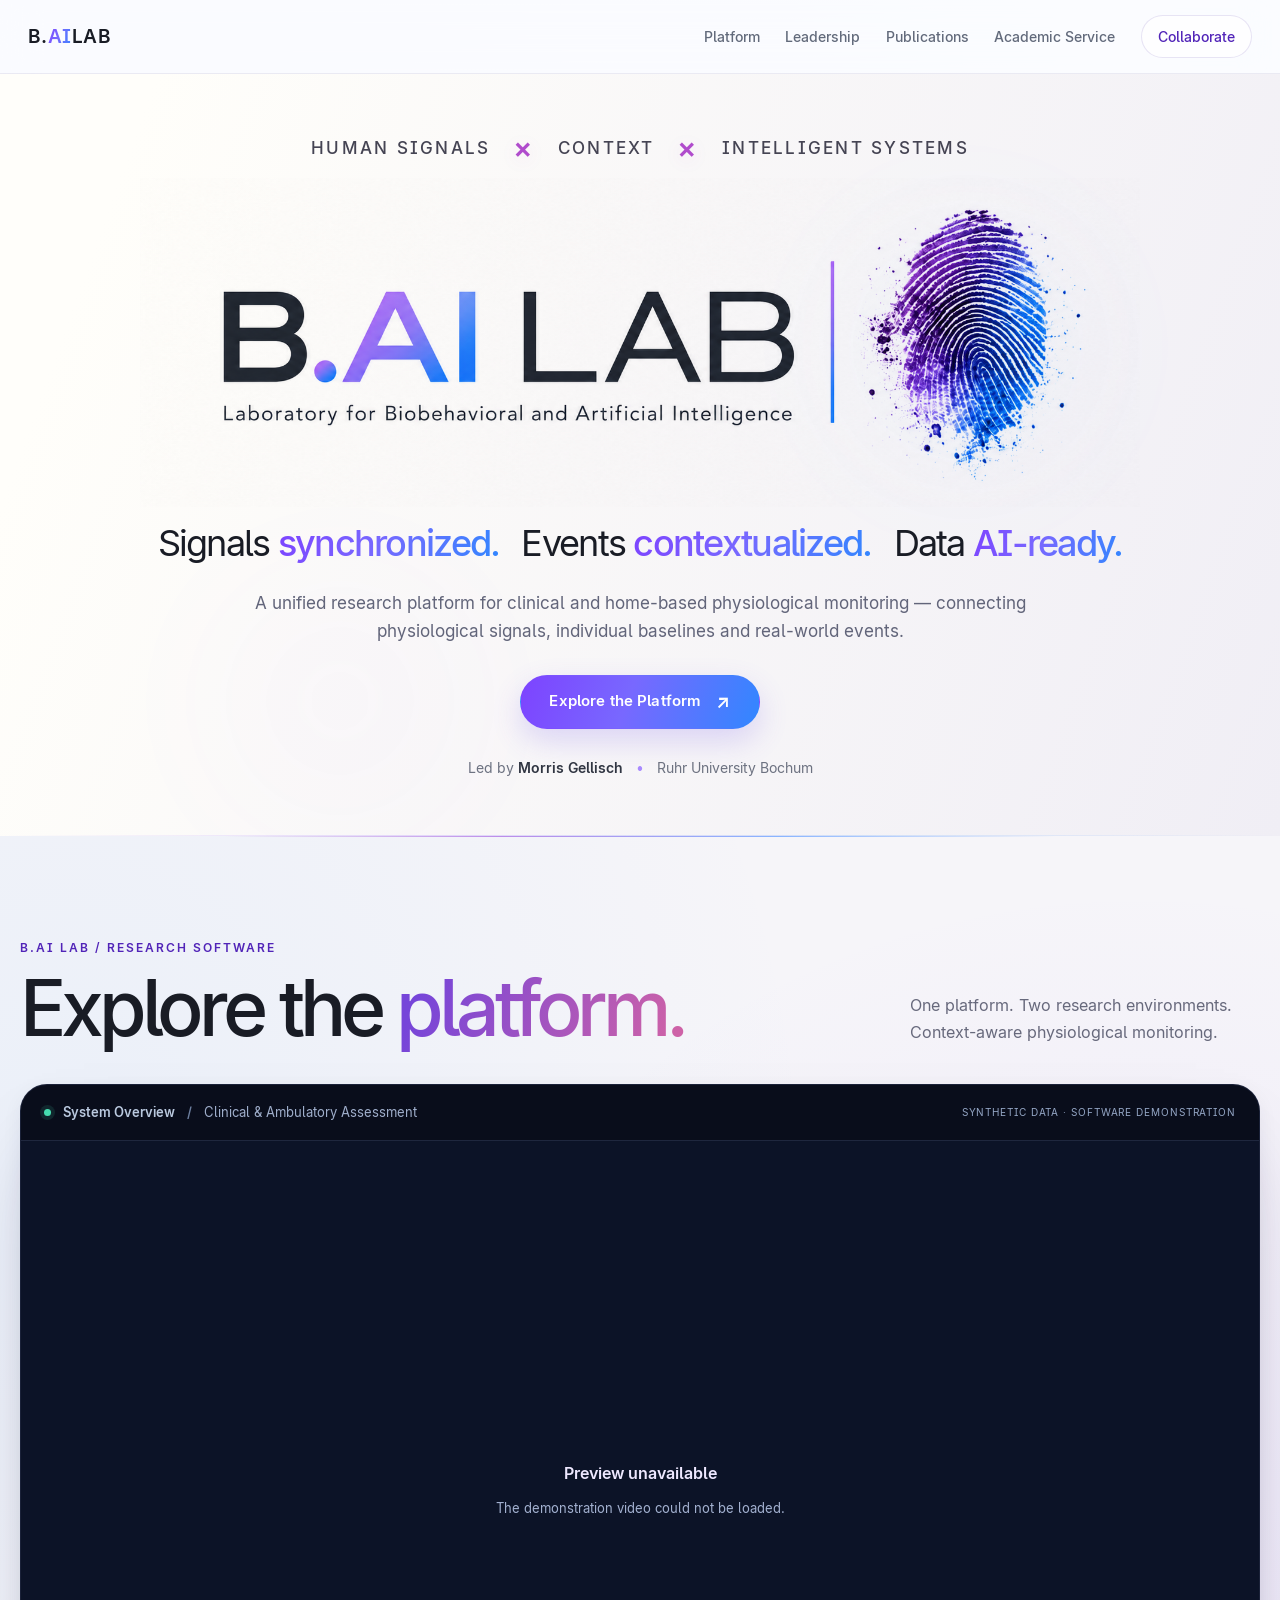
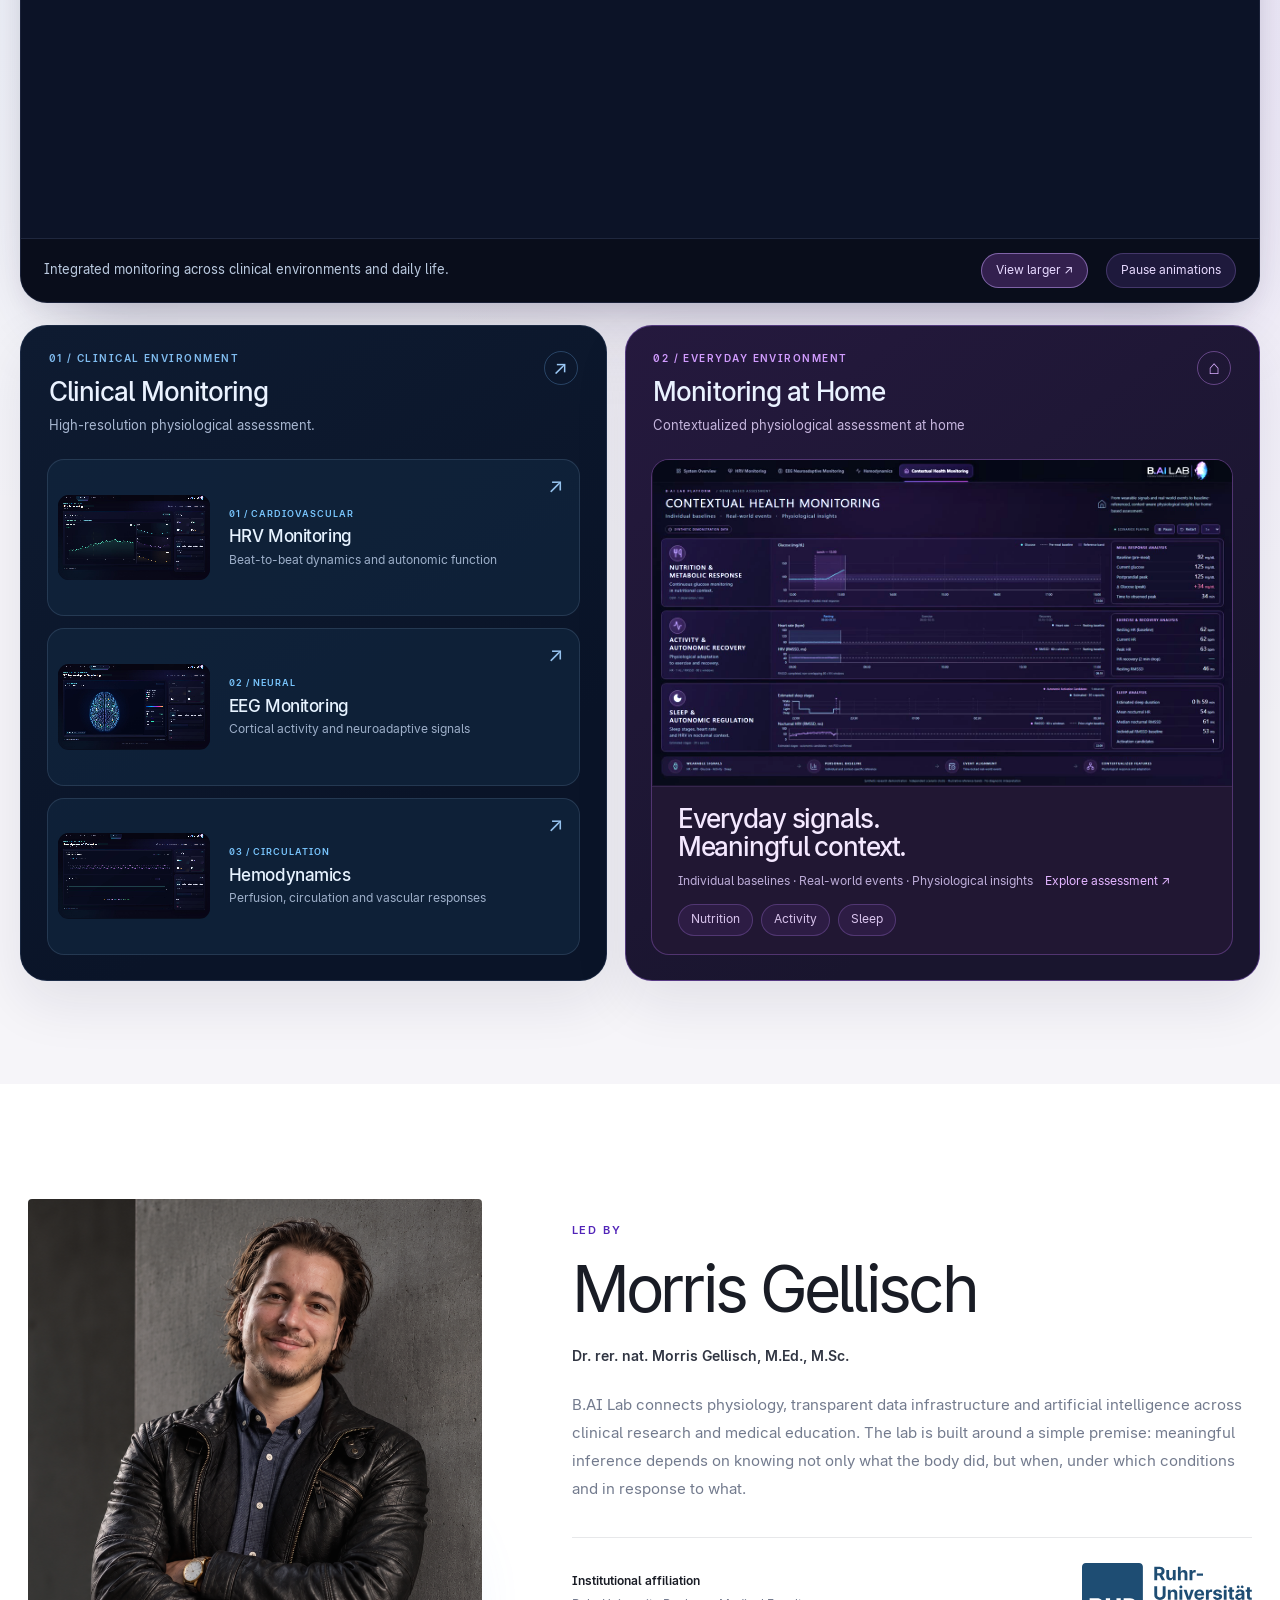
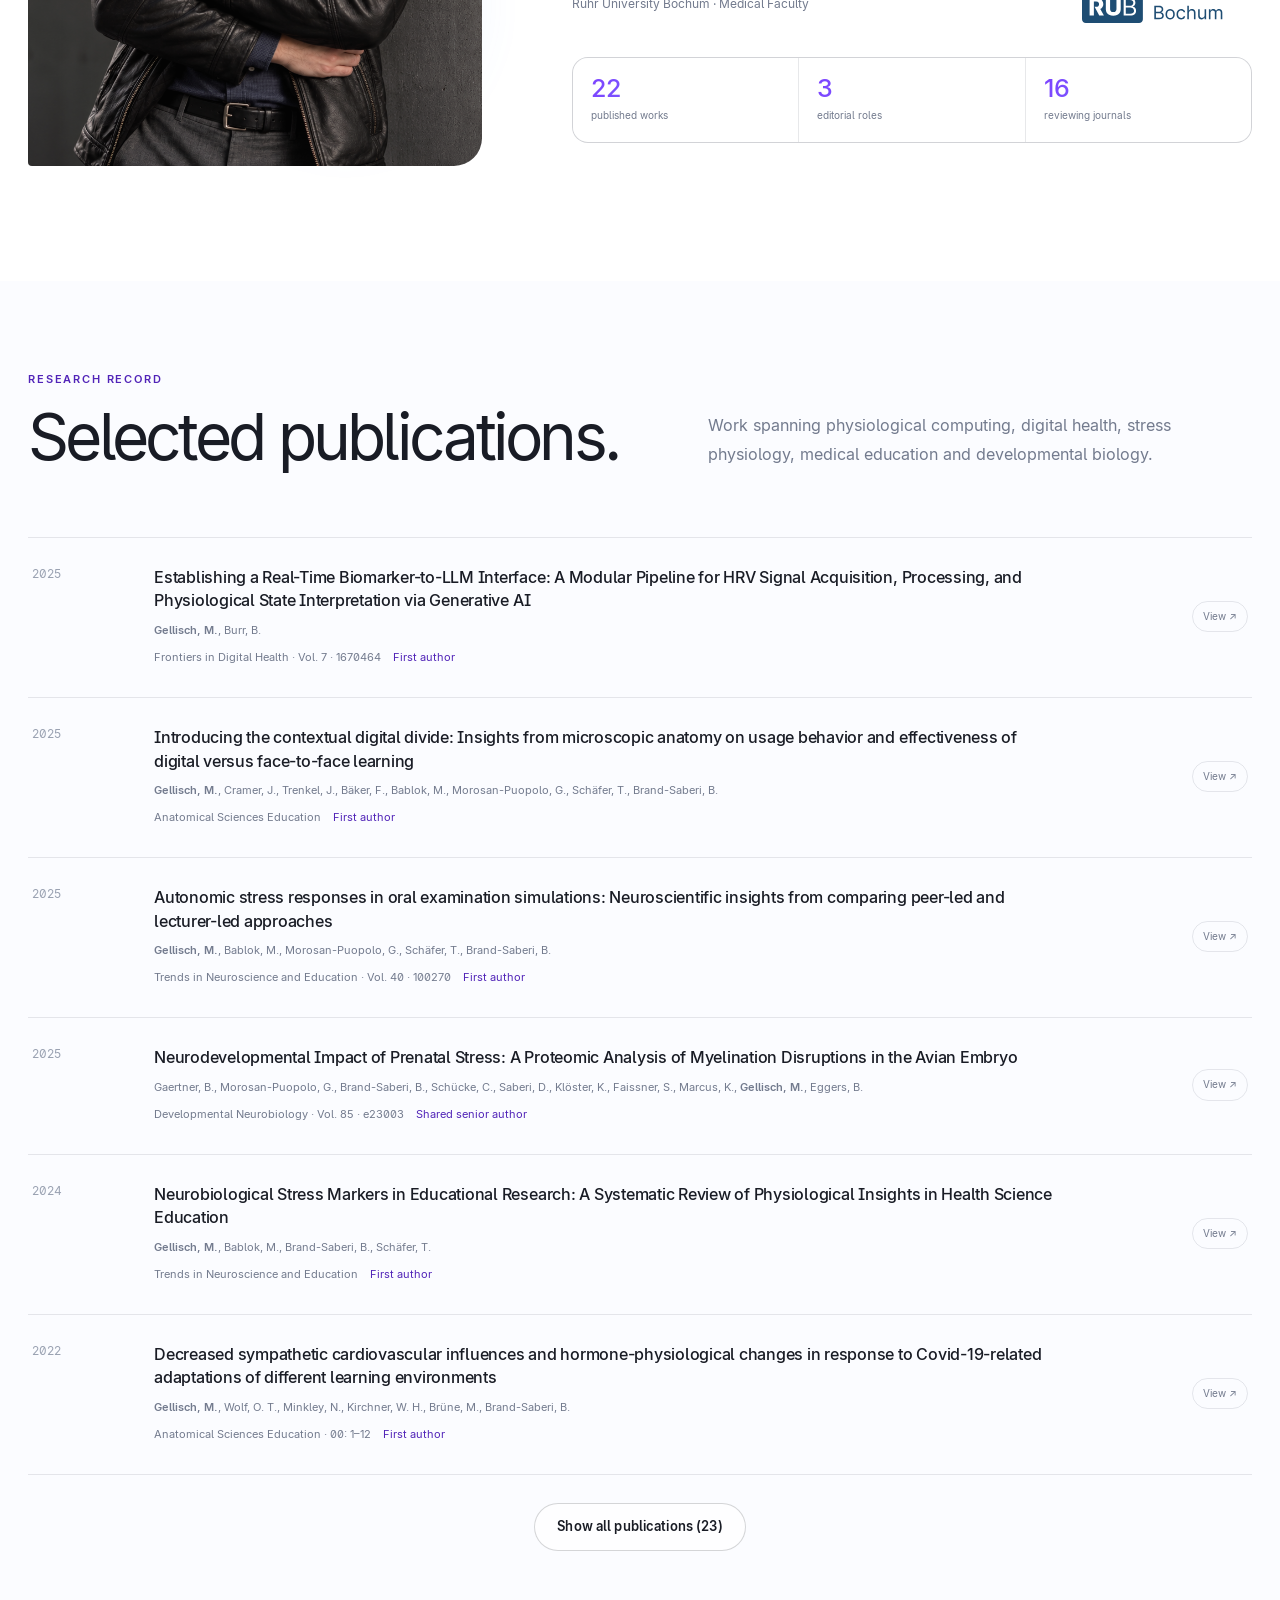
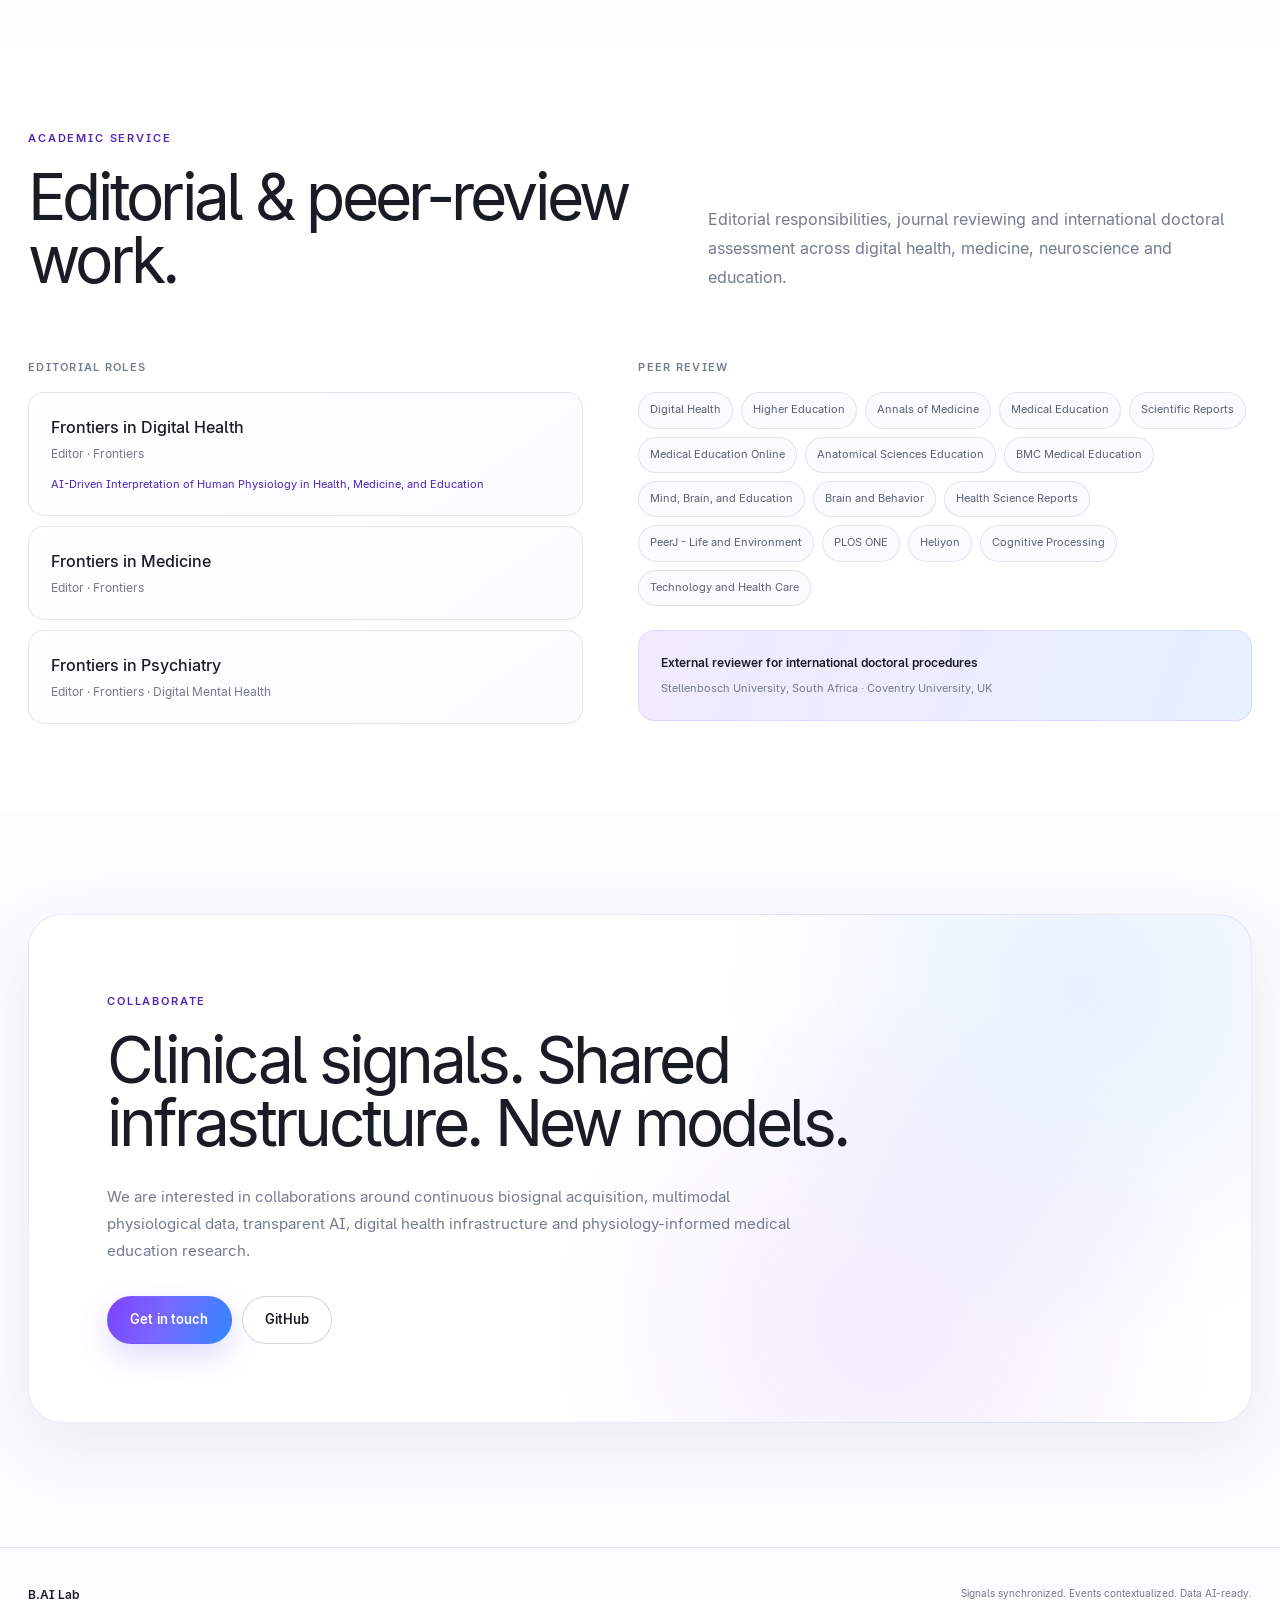
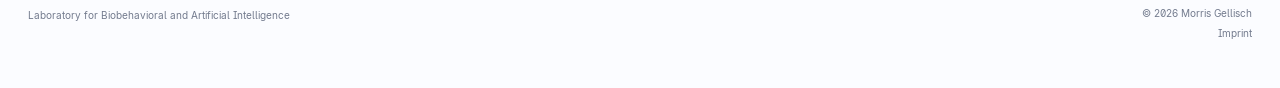
==== commit 0f166c35: "Refine hero integration and restore overview navigation Blend the original logo into the hero, adjus" ====
--- a/index.html
+++ b/index.html
@@ -122,7 +122,10 @@
               <span class="showcase-console-separator" aria-hidden="true">/</span>
               <span id="showcaseCurrentDomain">Clinical &amp; Ambulatory Assessment</span>
             </div>
-            <span class="showcase-demo-label">Synthetic data · Software demonstration</span>
+            <div class="showcase-console-navigation" id="showcaseConsoleNavigation">
+              <span class="showcase-demo-label">Synthetic data · Software demonstration</span>
+              <button id="showcaseReset" type="button" class="showcase-reset" hidden>← Back to Overview</button>
+            </div>
           </div>
           <div class="showcase-screen">
             <video id="showcaseMainVideo" muted loop playsinline preload="metadata" poster="assets/images/video-posters/overview.jpg"
@@ -138,7 +141,6 @@
             <p id="showcaseCurrentDescription" aria-live="polite" aria-atomic="true">Integrated monitoring across clinical environments and daily life.</p>
             <button id="showcaseExpand" type="button" class="showcase-reset showcase-expand" aria-haspopup="dialog" aria-controls="showcaseViewer">View larger ↗</button>
             <button id="showcaseMotion" type="button" class="showcase-reset" aria-pressed="false">Pause animations</button>
-            <button id="showcaseReset" type="button" class="showcase-reset" hidden>← Back to System Overview</button>
           </div>
         </div>
 
@@ -176,12 +178,12 @@
             <div class="showcase-domain-heading">
               <div>
                 <p class="showcase-domain-overline">02 / EVERYDAY ENVIRONMENT</p>
-                <h3 id="ambulatoryDomainTitle">Contextual Health Monitoring</h3>
-                <p>Home-based physiological assessment.</p>
+                <h3 id="ambulatoryDomainTitle">Monitoring at Home</h3>
+                <p>Contextualized physiological assessment at home</p>
               </div>
               <span class="showcase-domain-mark" aria-hidden="true">⌂</span>
             </div>
-            <button class="showcase-ambulatory-card" type="button" data-showcase-view="contextual" aria-label="Play Contextual Health Monitoring demonstration">
+            <button class="showcase-ambulatory-card" type="button" data-showcase-view="contextual" aria-label="Play Monitoring at Home demonstration">
               <span class="showcase-ambulatory-media">
                 <video class="showcase-preview-video" muted loop playsinline preload="none" aria-hidden="true"><source src="assets/video_data/BAI_Contextual_Health_Monitoring_Loop.mp4" type="video/mp4"></video>
               </span>
--- a/assets/css/showcase-redesign.css
+++ b/assets/css/showcase-redesign.css
@@ -52,7 +52,20 @@
 /* The original 1672 × 941 image has about 240 px of blank canvas above
    and below the artwork. Trim only that canvas in CSS, keeping the asset. */
 .hero-logo-wrap { position: relative; width: min(1000px, 100%); aspect-ratio: 1672 / 550; margin: 16px auto 14px; overflow: hidden; }
-.hero-logo { position: absolute; top: 50%; left: 0; width: 100%; height: auto; transform: translateY(-50%); }
+.hero-logo { position: absolute; top: 50%; left: 0; width: 100%; height: auto; transform: translateY(-50%); mix-blend-mode: multiply; }
+/* Let the logo blend with the actual hero backdrop rather than an isolated
+   transparent stacking layer. The original RGB logo stays unchanged. */
+.hero-inner { z-index: auto; }
+
+@media (min-width: 901px) {
+  .hero {
+    /* Keep the next heading just beyond the first viewport, reserving its
+       existing section gutter instead of making the hero a full-screen slab. */
+    min-height: calc(100svh - var(--nav-height) - clamp(72px, 8vw, 126px) + 24px);
+    background: linear-gradient(110deg, #fffefa 10%, #f0eef5 100%);
+  }
+  .hero-glow { opacity: .16; }
+}
 .hero-mantra {
   max-width: 1200px;
   gap: 8px 22px;
@@ -136,6 +149,9 @@
   color: #bac9df;
 }
 .showcase-console-bar { min-height: 56px; padding: 13px 23px; border-bottom: 1px solid var(--showcase-line); }
+.showcase-console-navigation { display: flex; align-items: center; justify-content: flex-end; flex-wrap: wrap; gap: 12px; }
+#showcaseReset { min-height: 44px; color: #fff; background: #49305f; border-color: #a77ac7; font-weight: 600; }
+#showcaseReset:hover { background: #5b3c76; }
 .showcase-console-identity { display: flex; align-items: center; flex-wrap: wrap; gap: 12px; font-size: .8rem; font-weight: 600; }
 .showcase-console-separator { color: #6c7e9e; }
 #showcaseCurrentDomain { color: #9faecb; font-weight: 400; }
@@ -292,7 +308,7 @@
 .showcase-viewer::backdrop { background: rgba(7, 7, 18, .82); }
 .showcase-viewer-bar { position: sticky; top: 0; z-index: 1; display: flex; align-items: center; justify-content: space-between; gap: 16px; padding: 16px 20px; background: #211832; border-bottom: 1px solid rgba(196, 146, 238, .2); }
 .showcase-viewer-bar h2 { min-width: 0; font-size: clamp(1rem, 2vw, 1.35rem); font-weight: 500; line-height: 1.3; letter-spacing: -.025em; }
-.showcase-viewer-actions { display: flex; flex-shrink: 0; gap: 8px; }
+.showcase-viewer-actions { display: flex; flex-shrink: 0; flex-wrap: wrap; justify-content: flex-end; gap: 8px; }
 .showcase-viewer .showcase-reset { min-height: 44px; }
 #showcaseViewerClose { color: white; border-color: #ad8bcf; background: #443056; }
 #showcaseViewerVideo { display: block; width: 100%; max-height: calc(100dvh - 168px); aspect-ratio: 16 / 9; object-fit: contain; background: #090a14; }
@@ -306,6 +322,7 @@
   .showcase-viewer-bar { flex-wrap: wrap; gap: 10px; padding: 14px; }
   .showcase-viewer-bar h2 { flex: 1 1 100%; }
   .showcase-viewer-actions { margin-left: auto; }
+  .showcase-console-navigation { justify-content: flex-start; }
   #showcaseViewerVideo { max-height: calc(100dvh - 205px); }
   #showcaseViewerHint, .showcase-viewer-error { padding-inline: 14px; }
 }
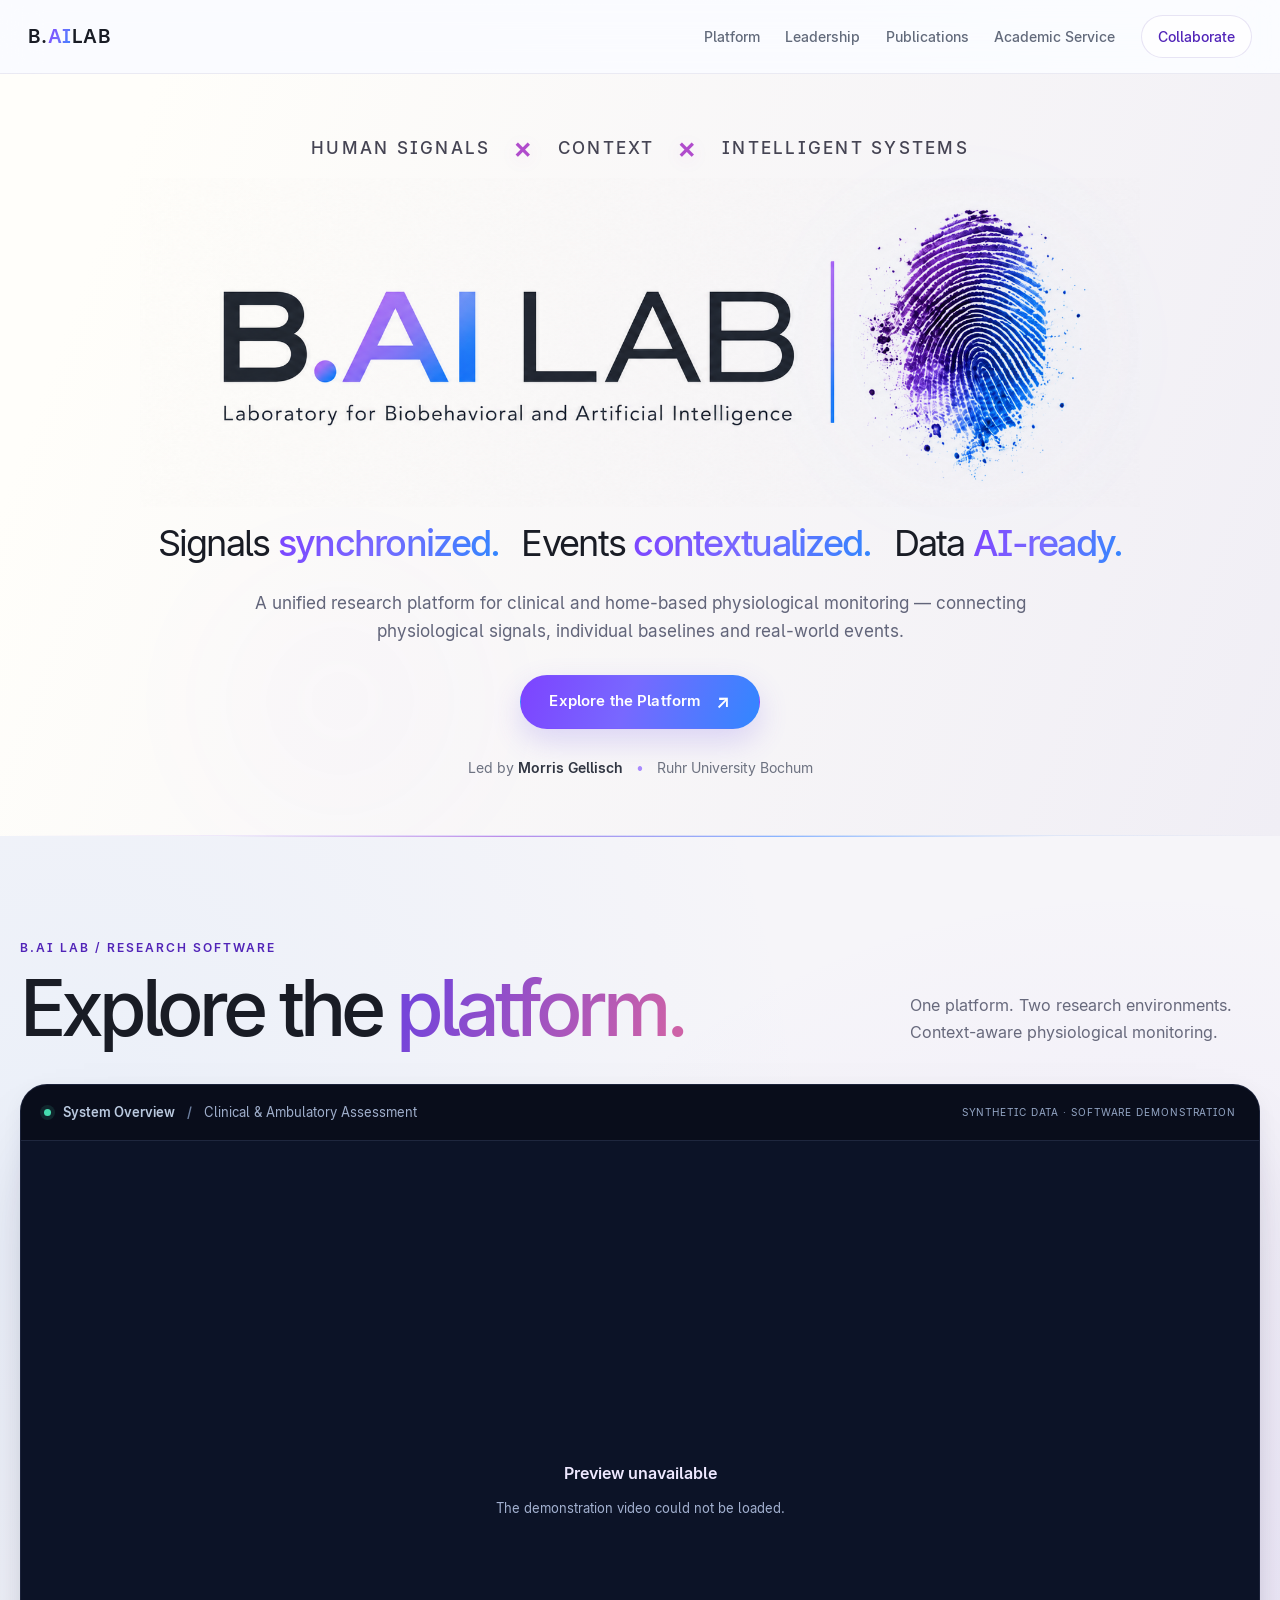
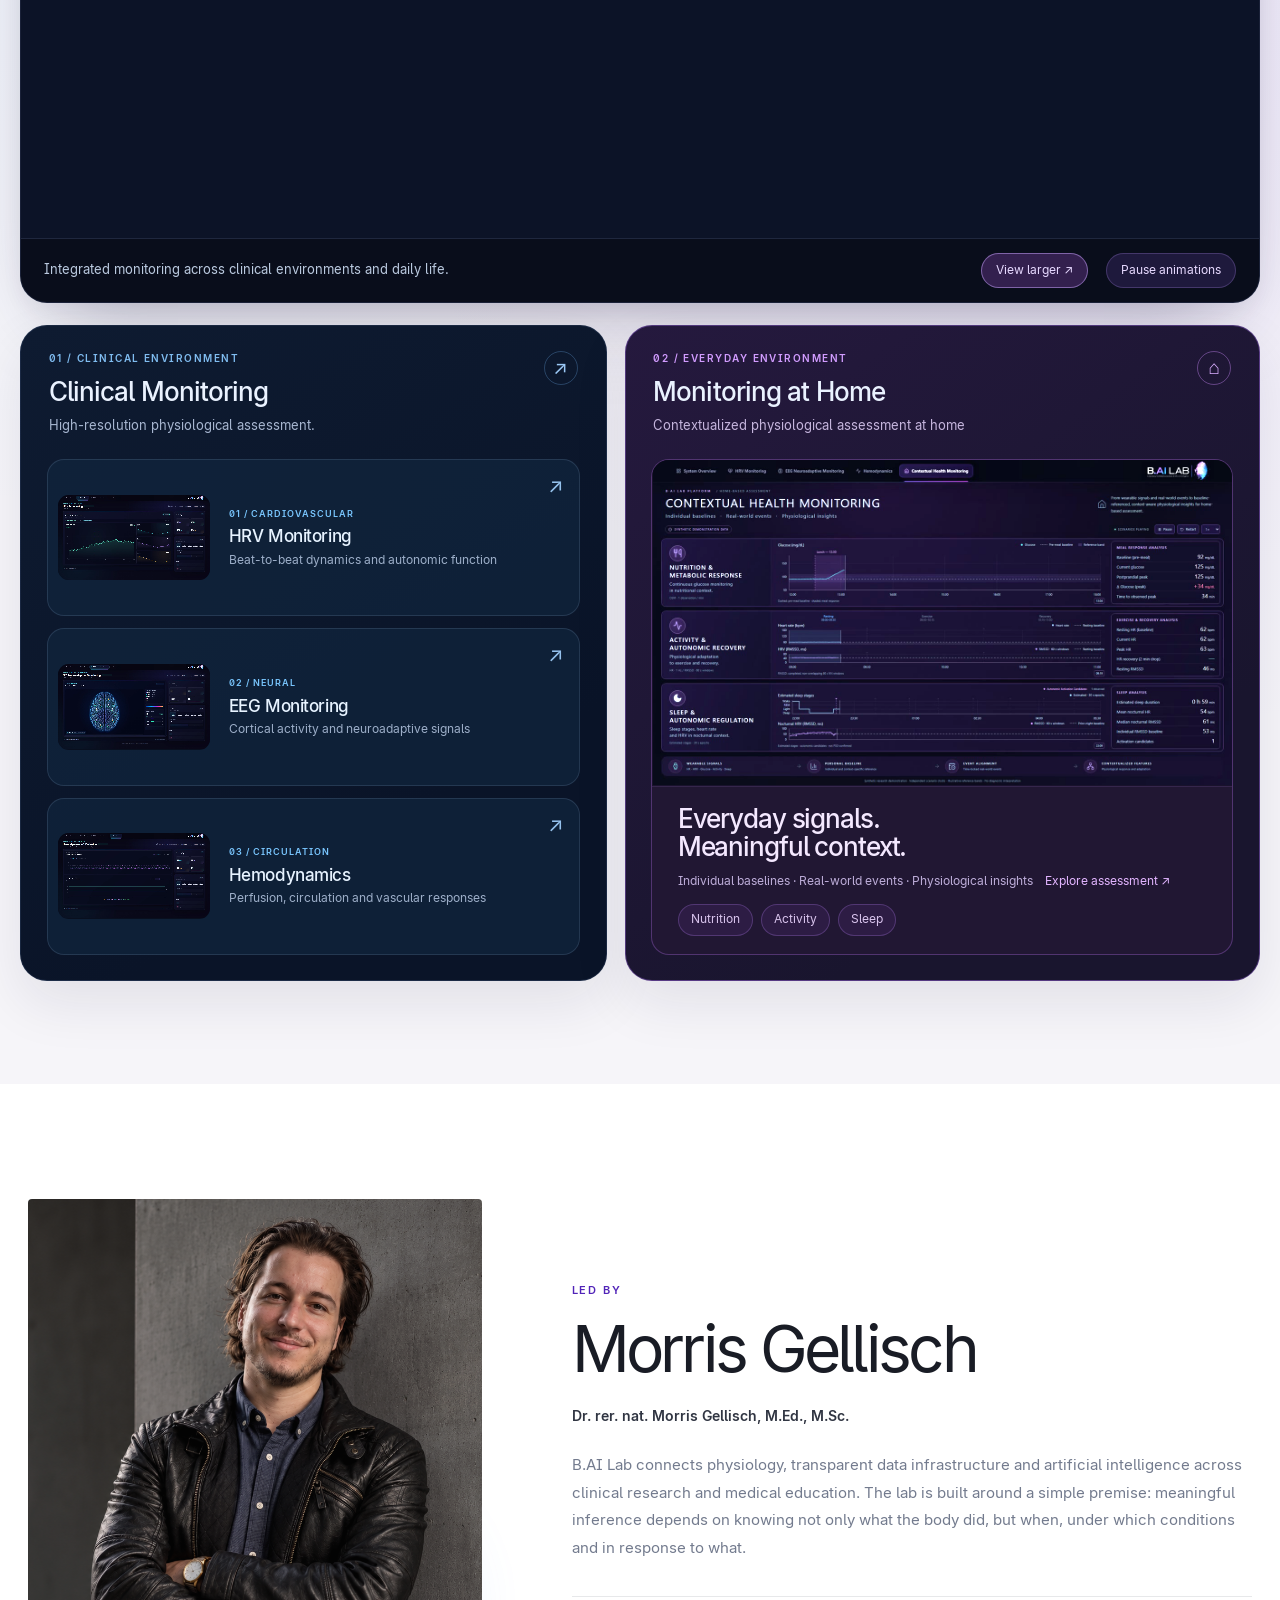
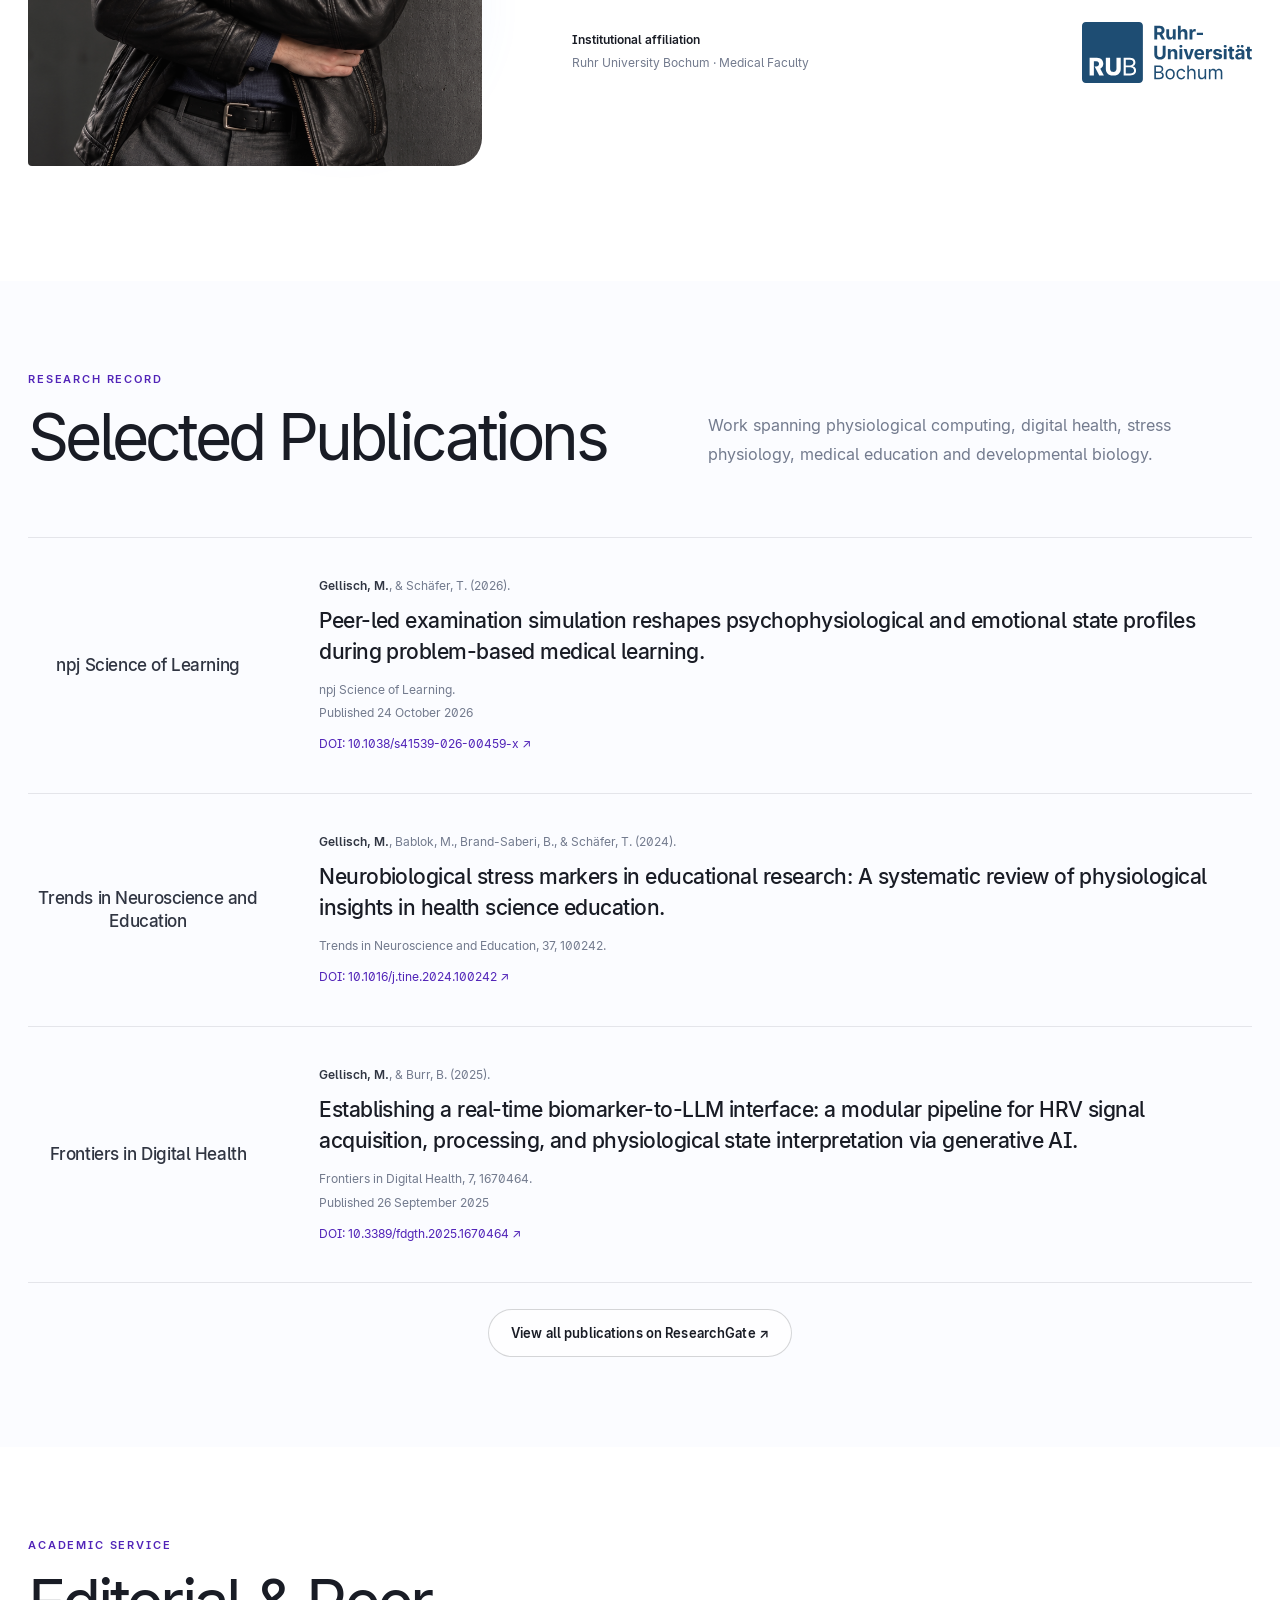
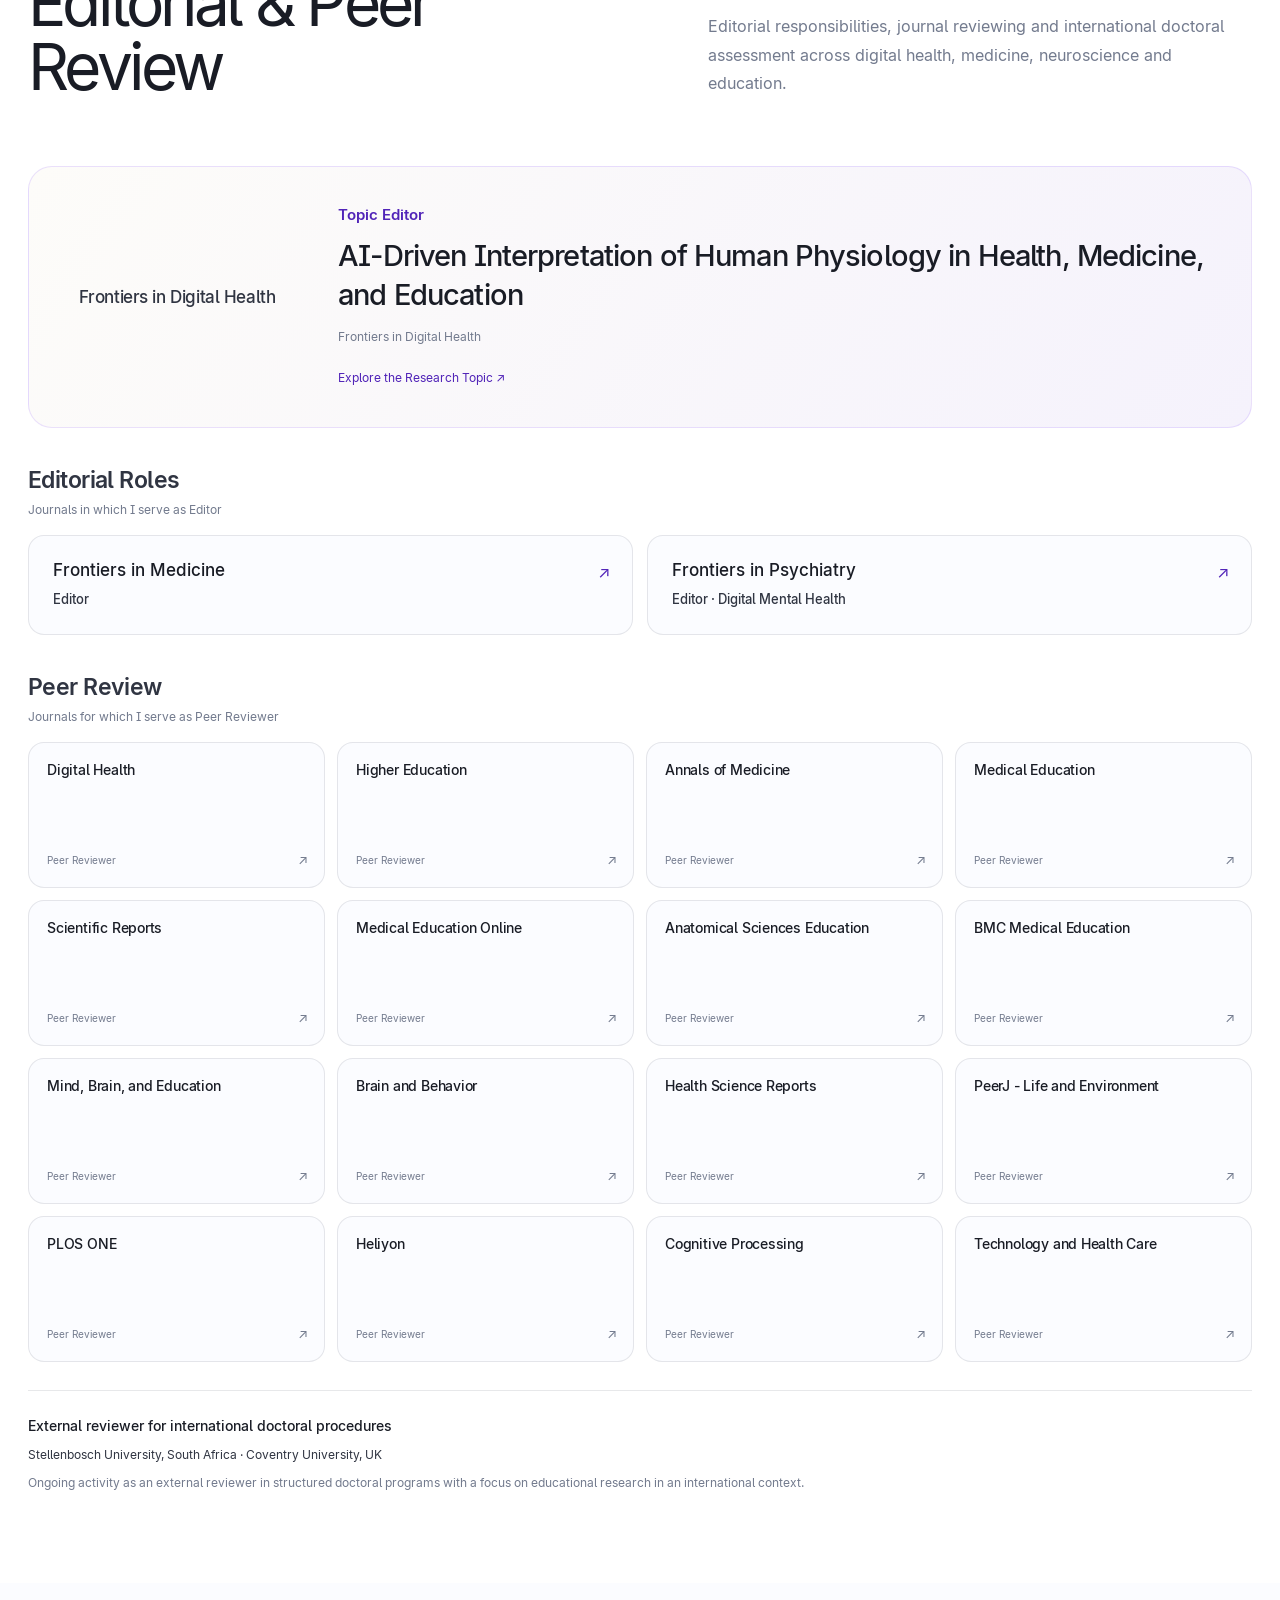
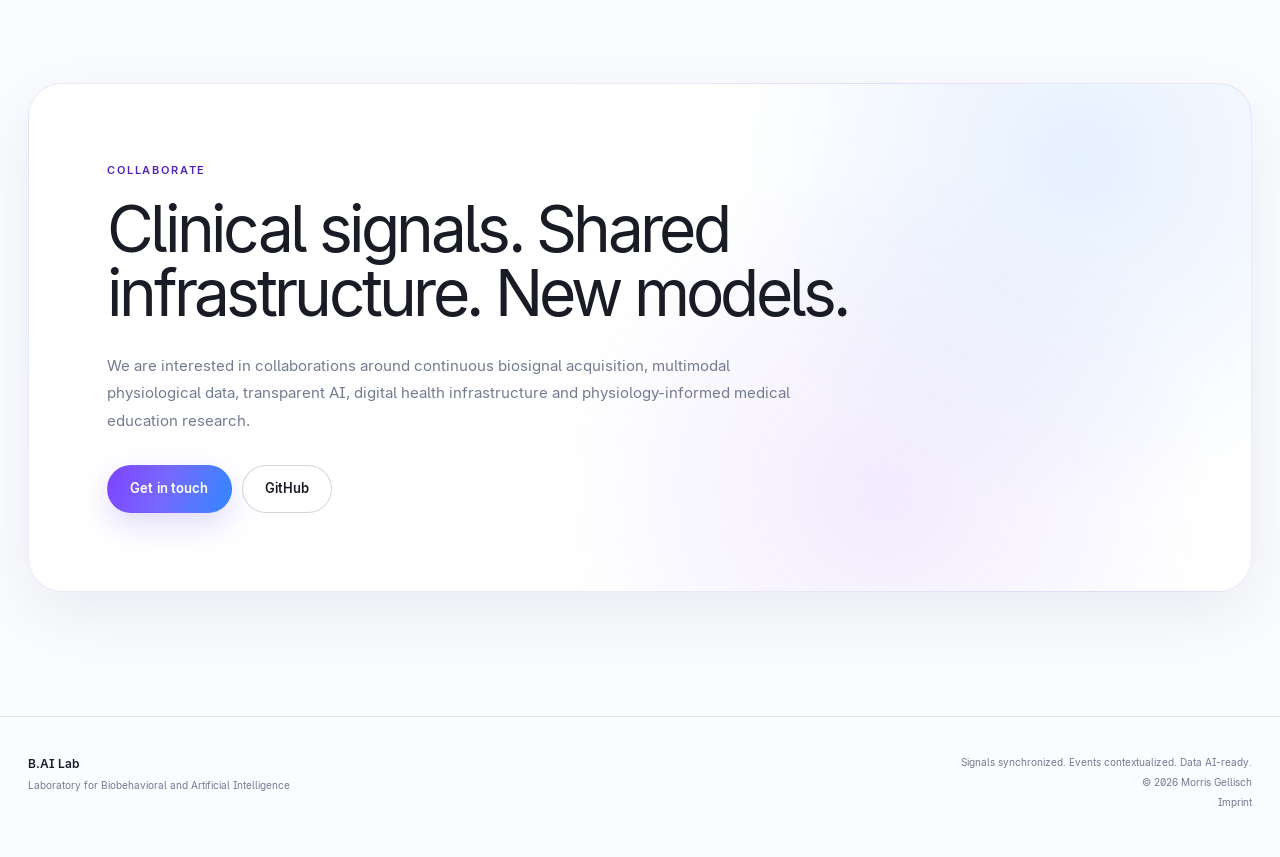
==== commit e911d1bd: "feat: finalize scientific profile and academic service redesign Finalize selected publications, Topi" ====
--- a/index.html
+++ b/index.html
@@ -226,11 +226,6 @@
             <img src="assets/brand/Ruhr-Universitaet-Bochum_Logo_Blau_screen_rgb.svg" alt="Ruhr University Bochum" />
           </div>
 
-          <div class="profile-metrics" aria-label="Research profile metrics">
-            <div><strong id="metricPublications">—</strong><span>published works</span></div>
-            <div><strong id="metricEditorial">—</strong><span>editorial roles</span></div>
-            <div><strong id="metricReviewing">—</strong><span>reviewing journals</span></div>
-          </div>
         </div>
       </div>
     </section>
@@ -246,7 +241,7 @@
         <div class="section-heading split-heading">
           <div>
             <p class="eyebrow">Research record</p>
-            <h2>Selected publications.</h2>
+            <h2>Selected Publications</h2>
           </div>
           <p class="section-intro">
             Work spanning physiological computing, digital health, stress physiology, medical education and developmental biology.
@@ -258,7 +253,7 @@
         </div>
 
         <div class="publication-actions">
-          <button class="button button-ghost" id="togglePublications" type="button" hidden>Show all publications</button>
+          <a class="button button-ghost" href="https://www.researchgate.net/profile/Morris_Gellisch" target="_blank" rel="noopener noreferrer">View all publications on ResearchGate ↗</a>
         </div>
       </div>
     </section>
@@ -273,24 +268,27 @@
         <div class="section-heading split-heading">
           <div>
             <p class="eyebrow">Academic service</p>
-            <h2>Editorial &amp; peer-review work.</h2>
+            <h2>Editorial &amp; Peer Review</h2>
           </div>
           <p class="section-intro">
             Editorial responsibilities, journal reviewing and international doctoral assessment across digital health, medicine, neuroscience and education.
           </p>
         </div>
 
-        <div class="service-grid">
-          <div class="service-column">
-            <p class="service-label">Editorial roles</p>
-            <div id="editorialRoles" class="service-stack"><p class="data-loading">Loading editorial roles…</p></div>
-          </div>
-          <div class="service-column">
-            <p class="service-label">Peer review</p>
-            <div id="reviewJournals" class="journal-cloud"><p class="data-loading">Loading reviewing activity…</p></div>
-            <div id="doctoralReview" class="doctoral-review"></div>
-          </div>
-        </div>
+        <div id="researchTopic" class="research-topic"><p class="data-loading">Loading Research Topic…</p></div>
+
+        <div class="editorial-affiliations" aria-labelledby="editorialHeading">
+          <h3 class="service-label" id="editorialHeading">Editorial Roles</h3>
+          <p class="service-subtitle">Journals in which I serve as Editor</p>
+          <div id="editorialRoles" class="service-stack"><p class="data-loading">Loading editorial roles…</p></div>
+        </div>
+
+        <div class="peer-review-group" aria-labelledby="reviewHeading">
+          <h3 class="service-label" id="reviewHeading">Peer Review</h3>
+          <p class="service-subtitle">Journals for which I serve as Peer Reviewer</p>
+          <div id="reviewJournals" class="journal-grid"><p class="data-loading">Loading reviewing activity…</p></div>
+        </div>
+        <div id="doctoralReview" class="doctoral-review"></div>
       </div>
     </section>
 
--- a/assets/css/site.css
+++ b/assets/css/site.css
@@ -952,216 +952,116 @@
   opacity: .88;
 }
 
-.profile-metrics {
-  display: grid;
-  grid-template-columns: repeat(3, 1fr);
-  gap: 1px;
-  margin-top: 34px;
-  overflow: hidden;
-  border: 1px solid var(--line);
-  border-radius: var(--radius-md);
-  background: var(--line);
-}
-
-.profile-metrics div {
-  padding: 18px;
-  background: #fff;
-}
-
-.profile-metrics strong {
-  display: block;
-  color: transparent;
-  font-size: 1.55rem;
-  font-weight: 500;
-  line-height: 1;
-  background: var(--gradient);
-  -webkit-background-clip: text;
-  background-clip: text;
-}
-
-.profile-metrics span {
-  display: block;
-  margin-top: 7px;
-  color: var(--muted);
-  font-size: .62rem;
-}
-
-
 /* ================================================================
    06 — PUBLICATIONS
 ================================================================ */
 
-.publications-section {
-  background: var(--paper);
-}
-
-.publication-list {
-  border-top: 1px solid var(--line);
-}
-
+.publications-section { background: var(--paper); }
+.publication-list { border-top: 1px solid var(--line); }
 .publication-item {
   display: grid;
-  grid-template-columns: 90px 1fr auto;
-  gap: 32px;
-  align-items: start;
-  padding: 28px 4px 30px;
+  grid-template-columns: 240px minmax(0, 1fr);
+  align-items: center;
+  gap: clamp(28px, 4vw, 58px);
+  padding: 38px 0;
   border-bottom: 1px solid var(--line);
 }
-
-.publication-year {
-  color: var(--muted-light);
-  font-size: .72rem;
-}
-
+.journal-visual {
+  display: flex;
+  align-items: center;
+  justify-content: center;
+  min-width: 0;
+  padding: 0;
+  border: 0;
+  border-radius: 0;
+  background: transparent;
+}
+.publication-visual { min-height: 0; align-self: center; }
+.journal-name-fallback {
+  color: var(--ink-soft);
+  font-size: 1.05rem;
+  font-weight: 500;
+  line-height: 1.35;
+  letter-spacing: -.025em;
+  text-align: center;
+}
+.journal-visual img { display: block; max-width: 100%; width: 100%; height: auto; object-fit: contain; }
+.publication-visual img { max-height: 180px; mix-blend-mode: multiply; }
+.publication-visual[data-journal-kind="cover"] img { width: auto; max-height: 220px; mix-blend-mode: normal; }
+.publication-citation { min-width: 0; }
 .publication-title {
-  max-width: 900px;
-  font-size: 1.02rem;
+  margin-top: 10px;
+  font-size: clamp(1.05rem, 1.7vw, 1.32rem);
   font-weight: 500;
   line-height: 1.45;
-  letter-spacing: -.015em;
-}
-
-.publication-authors,
-.publication-meta {
-  margin-top: 9px;
+  letter-spacing: -.025em;
+}
+.publication-authors, .publication-meta, .publication-date {
   color: var(--muted);
-  font-size: .7rem;
-  line-height: 1.6;
-}
-
-.publication-meta {
-  display: flex;
-  flex-wrap: wrap;
-  gap: 5px 12px;
-}
-
-.publication-role {
-  color: var(--violet-deep);
-}
-
-.publication-link {
-  align-self: center;
-  padding: 7px 10px;
-  border: 1px solid rgba(62,67,90,.12);
-  border-radius: var(--radius-pill);
-  color: var(--muted);
-  font-size: .62rem;
-  transition: color .2s ease, border-color .2s ease, background .2s ease;
-}
-
-.publication-link:hover {
-  color: var(--violet-deep);
-  border-color: rgba(125,67,255,.22);
-  background: #fff;
-}
-
-.publication-actions {
-  margin-top: 28px;
-  text-align: center;
-}
-
-.data-loading,
-.data-error {
-  padding: 28px 0;
-  color: var(--muted);
-  font-size: .78rem;
-}
-
+  font-size: .76rem;
+  line-height: 1.65;
+}
+.publication-authors strong { color: var(--ink-soft); font-weight: 600; }
+.publication-meta { margin-top: 13px; }
+.publication-date { margin-top: 3px; }
+.publication-doi { display: inline-block; margin-top: 12px; color: var(--violet-deep); font-size: .72rem; line-height: 1.65; overflow-wrap: anywhere; }
+.publication-title a:hover, .publication-doi:hover { text-decoration: underline; text-underline-offset: 4px; }
+.publication-actions { margin-top: 26px; display: flex; flex-direction: column; align-items: center; gap: 10px; }
+.publication-actions .button { white-space: normal; text-align: center; }
+.data-loading, .data-error { padding: 28px 0; color: var(--muted); font-size: .78rem; }
 
 /* ================================================================
    07 — ACADEMIC SERVICE
 ================================================================ */
 
-.service-section {
-  background: #fff;
-}
-
-.service-grid {
+.service-section { background: #fff; }
+.research-topic-card {
   display: grid;
-  grid-template-columns: .95fr 1.05fr;
-  gap: 55px;
-}
-
-.service-column {
-  min-width: 0;
-}
-
-.service-label {
-  margin-bottom: 16px;
-  color: var(--muted);
-  font-size: .67rem;
-  font-weight: 600;
-  letter-spacing: .12em;
-  text-transform: uppercase;
-}
-
-.service-stack {
-  display: grid;
-  gap: 10px;
-}
-
-.editorial-card {
-  padding: 22px;
-  border: 1px solid var(--line);
-  border-radius: var(--radius-md);
-  background: linear-gradient(145deg, #fff, #fafbff);
-}
-
-.editorial-card h3 {
-  font-size: 1rem;
-  font-weight: 500;
-}
-
-.editorial-card p {
-  margin-top: 5px;
-  color: var(--muted);
-  font-size: .72rem;
-  line-height: 1.6;
-}
-
-.editorial-card .topic {
-  margin-top: 12px;
-  color: var(--violet-deep);
-  font-size: .68rem;
-}
-
-.journal-cloud {
-  display: flex;
-  flex-wrap: wrap;
-  gap: 8px;
-}
-
-.journal-pill {
-  padding: 9px 11px;
-  border: 1px solid var(--line);
-  border-radius: var(--radius-pill);
-  color: #596174;
-  background: rgba(249,250,255,.84);
-  font-size: .66rem;
-}
-
-.doctoral-review {
-  margin-top: 24px;
-}
-
-.doctoral-card {
-  padding: 22px;
-  border: 1px solid rgba(125,67,255,.12);
-  border-radius: var(--radius-md);
-  background: var(--gradient-soft);
-}
-
-.doctoral-card strong {
-  display: block;
-  font-size: .77rem;
-}
-
-.doctoral-card p {
-  margin-top: 7px;
-  color: var(--muted);
-  font-size: .7rem;
-  line-height: 1.65;
-}
+  grid-template-columns: 220px minmax(0, 1fr);
+  gap: clamp(28px, 4vw, 58px);
+  align-items: center;
+  padding: clamp(24px, 3vw, 38px);
+  border: 1px solid rgba(125,67,255,.15);
+  border-radius: var(--radius-lg);
+  background: linear-gradient(125deg, var(--paper-warm), #f5f2fc);
+}
+.topic-visual { min-height: 0; background: transparent; }
+.topic-visual img { max-height: 110px; mix-blend-mode: multiply; }
+.topic-role { color: var(--violet-deep); font-size: .94rem; line-height: 1.35; font-weight: 600; }
+.research-topic-copy h3 { margin-top: 12px; font-size: clamp(1.25rem, 2.3vw, 1.8rem); font-weight: 500; letter-spacing: -.03em; line-height: 1.35; }
+.topic-journal { margin-top: 13px; color: var(--muted); font-size: .76rem; }
+.topic-link { display: inline-block; margin-top: 22px; color: var(--violet-deep); font-size: .75rem; }
+.research-topic-card:hover .topic-link { text-decoration: underline; text-underline-offset: 4px; }
+.editorial-affiliations, .peer-review-group { margin-top: 38px; }
+.service-label { margin-bottom: 5px; color: var(--ink-soft); font-size: clamp(1.25rem, 1.8vw, 1.5rem); font-weight: 600; line-height: 1.3; letter-spacing: -.025em; }
+.service-subtitle { margin-bottom: 16px; color: var(--muted); font-size: .78rem; line-height: 1.5; }
+.service-stack { display: grid; grid-template-columns: repeat(2, minmax(0, 1fr)); gap: 14px; }
+.editorial-card { position: relative; padding: 23px 48px 23px 24px; border: 1px solid var(--line); border-radius: var(--radius-md); background: var(--paper); }
+.editorial-card.has-journal-visual { display: grid; grid-template-columns: 170px minmax(0, 1fr); gap: 22px; align-items: center; min-height: 112px; }
+.editorial-journal-visual img { max-height: 64px; object-position: left center; }
+.editorial-journal-copy { min-width: 0; }
+.editorial-card h4 { font-size: 1.06rem; line-height: 1.4; font-weight: 500; }
+.editorial-card p { margin-top: 7px; color: var(--ink-soft); font-size: .8rem; line-height: 1.6; font-weight: 500; }
+.editorial-card > span { position: absolute; right: 22px; top: 24px; color: var(--violet-deep); }
+.journal-grid { display: grid; grid-template-columns: repeat(4, minmax(0, 1fr)); gap: 12px; }
+.review-journal-card { position: relative; display: flex; flex-direction: column; min-height: 146px; padding: 18px 24px 18px 18px; border: 1px solid var(--line); border-radius: var(--radius-md); background: var(--paper); }
+.review-journal-card h4 { font-size: .86rem; font-weight: 500; line-height: 1.4; letter-spacing: -.015em; }
+.review-role { display: block; margin-top: auto; padding-top: 16px; color: var(--muted); font-size: .65rem; }
+.journal-arrow { position: absolute; bottom: 18px; right: 16px; color: var(--muted); font-size: .8rem; }
+.review-journal-visual { justify-content: flex-start; min-height: 42px; margin-bottom: 12px; padding: 0; }
+.review-journal-visual img { max-height: 42px; object-position: left center; }
+.review-journal-card.has-journal-cover { display: grid; grid-template-columns: 56px minmax(0, 1fr); column-gap: 14px; align-content: center; }
+.has-journal-cover .review-journal-visual { grid-row: 1 / span 2; grid-column: 1; margin-bottom: 0; align-self: center; }
+.has-journal-cover .review-journal-visual img { width: auto; max-height: 76px; }
+.has-journal-cover h4, .has-journal-cover .review-role { grid-column: 2; }
+.has-journal-cover .review-role { margin-top: 0; padding-top: 12px; }
+.editorial-card:hover, .review-journal-card:hover { border-color: rgba(125,67,255,.35); }
+.doctoral-review { margin-top: 28px; }
+.doctoral-card { padding: 25px 0 0; border-top: 1px solid var(--line); }
+.doctoral-card h3 { font-size: .85rem; font-weight: 500; line-height: 1.5; }
+.doctoral-card p { max-width: 880px; margin-top: 9px; color: var(--muted); font-size: .72rem; line-height: 1.7; }
+.doctoral-card .doctoral-institutions { color: var(--ink-soft); }
+.publications-section a:focus-visible, .service-section a:focus-visible { outline: 3px solid var(--violet); outline-offset: 5px; border-radius: 4px; }
 
 
 /* ================================================================
@@ -1261,8 +1161,7 @@
   }
 
   .split-heading,
-  .leadership-grid,
-  .service-grid {
+  .leadership-grid {
     gap: 48px;
   }
 
@@ -1317,8 +1216,7 @@
   }
 
   .split-heading,
-  .leadership-grid,
-  .service-grid {
+  .leadership-grid {
     grid-template-columns: 1fr;
   }
 
@@ -1385,14 +1283,9 @@
     max-width: 620px;
   }
 
-  .publication-item {
-    grid-template-columns: 70px 1fr;
-  }
-
-  .publication-link {
-    grid-column: 2;
-    justify-self: start;
-  }
+  .publication-item { grid-template-columns: 185px minmax(0, 1fr); gap: 26px; }
+  .research-topic-card { grid-template-columns: 165px minmax(0, 1fr); gap: 26px; }
+  .journal-grid { grid-template-columns: repeat(2, minmax(0, 1fr)); }
 
   .collaborate-card {
     padding: 52px 30px;
@@ -1460,23 +1353,37 @@
     left: 10px;
   }
 
-  .profile-metrics {
-    grid-template-columns: 1fr;
-  }
-
   .leadership-affiliation {
     align-items: flex-start;
     flex-direction: column;
   }
 
-  .publication-item {
-    grid-template-columns: 1fr;
-    gap: 9px;
-  }
-
-  .publication-link {
-    grid-column: auto;
-  }
+  .publication-item { grid-template-columns: clamp(82px, 26vw, 112px) minmax(0, 1fr); gap: 17px; padding-block: 27px; align-items: start; }
+  .publication-visual { min-height: 0; align-self: start; padding: 0; }
+  .publication-visual .journal-name-fallback { font-size: .72rem; line-height: 1.4; }
+  .publication-visual img { max-height: 130px; }
+  .publication-visual[data-journal-kind="cover"] img { max-height: 150px; }
+  .publication-title { font-size: .98rem; margin-top: 8px; }
+  .publication-authors, .publication-meta, .publication-date { font-size: .69rem; }
+  .publication-doi { font-size: .66rem; }
+  .research-topic-card { grid-template-columns: 1fr; gap: 22px; }
+  .topic-visual { min-height: 0; padding: 0; justify-content: flex-start; }
+  .topic-visual img { width: min(100%, 260px); max-height: 92px; object-position: left center; }
+  .topic-visual .journal-name-fallback { font-size: .95rem; }
+  .service-stack { grid-template-columns: 1fr; }
+  .journal-grid { gap: 10px; }
+  .editorial-card.has-journal-visual { grid-template-columns: clamp(94px, 30vw, 124px) minmax(0, 1fr); gap: 15px; padding-left: 18px; padding-right: 44px; }
+  .editorial-card h4 { font-size: 1rem; }
+  .editorial-card p { font-size: .76rem; }
+  .review-journal-card { min-height: 150px; padding: 15px; }
+  .review-journal-visual { min-height: 36px; margin-bottom: 10px; }
+  .review-journal-visual img { max-height: 42px; }
+  .review-journal-card.has-journal-cover { grid-template-columns: 40px minmax(0, 1fr); column-gap: 10px; }
+  .has-journal-cover .review-journal-visual img { max-height: 66px; }
+  .has-journal-cover h4 { overflow-wrap: anywhere; }
+  .review-role { padding-top: 12px; }
+  .review-journal-card h4 { font-size: .76rem; }
+  .journal-arrow { bottom: 15px; right: 12px; }
 
   .footer-grid {
     flex-direction: column;
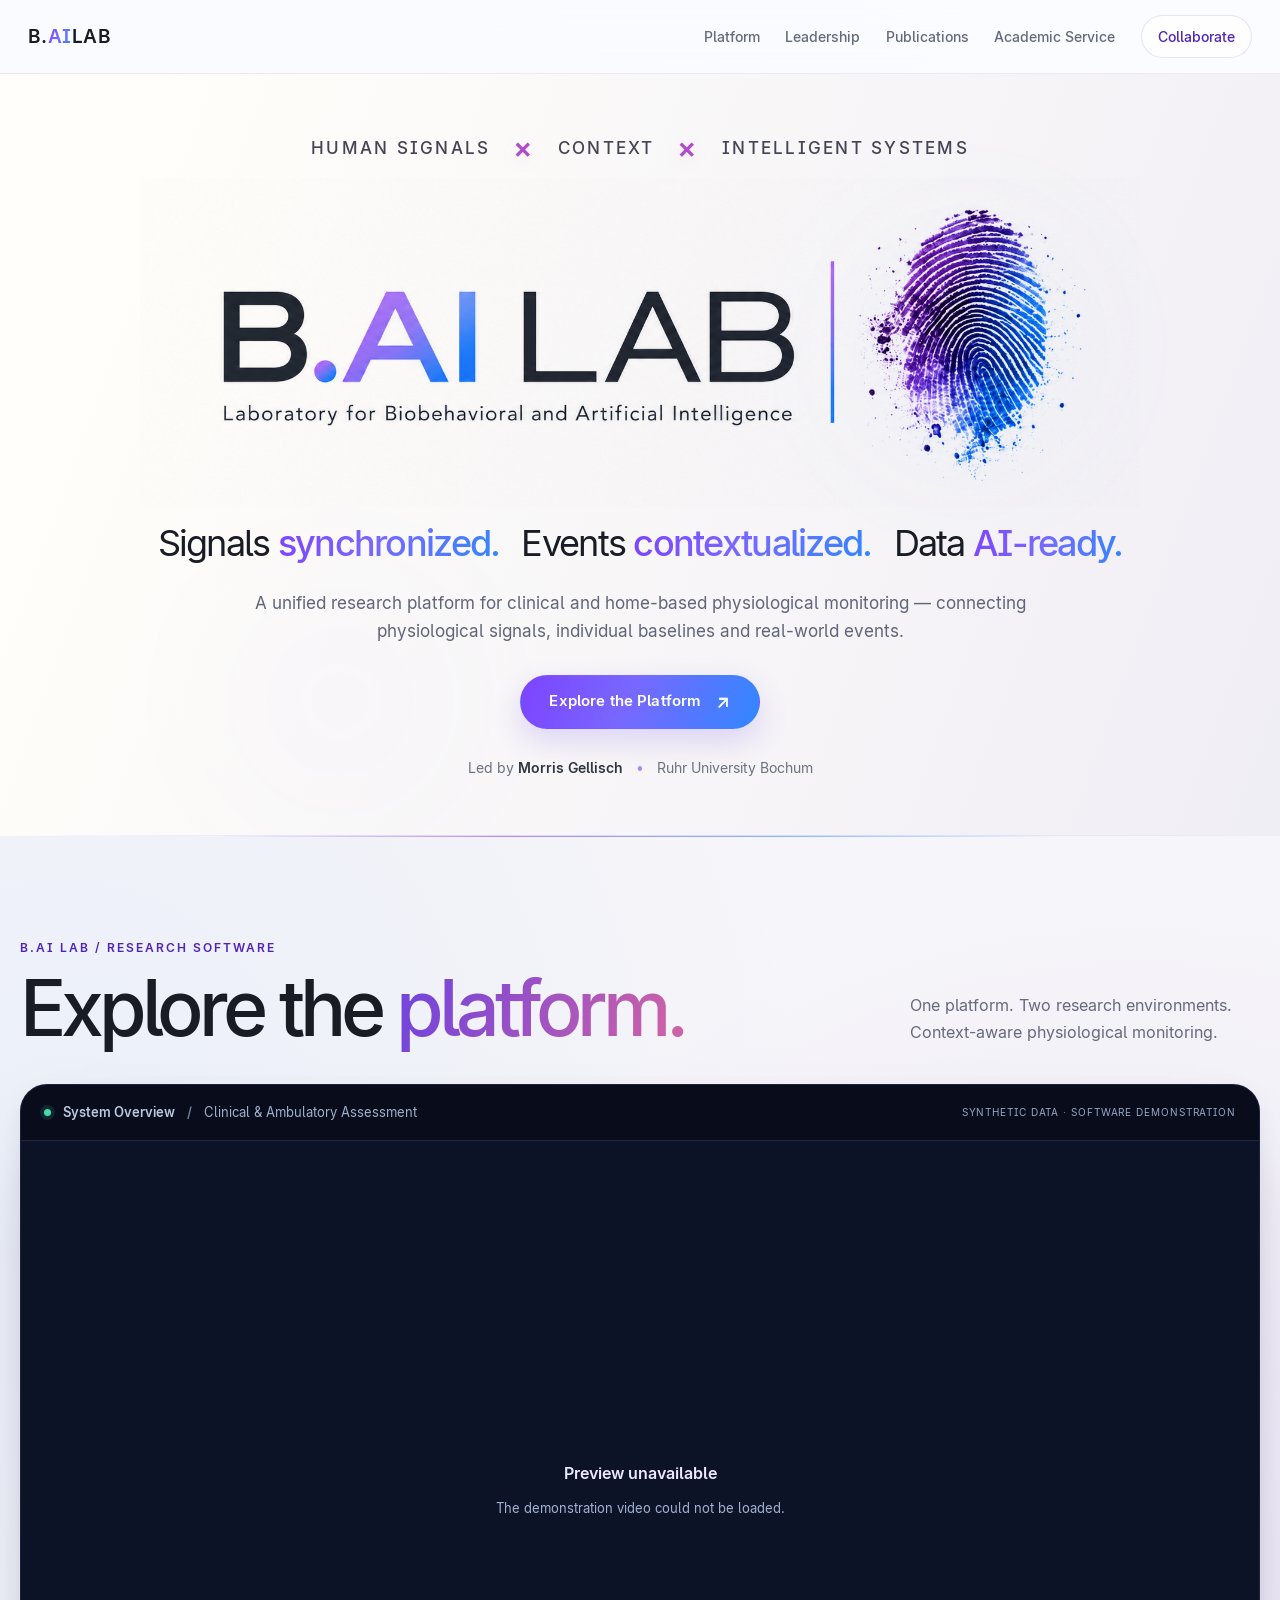
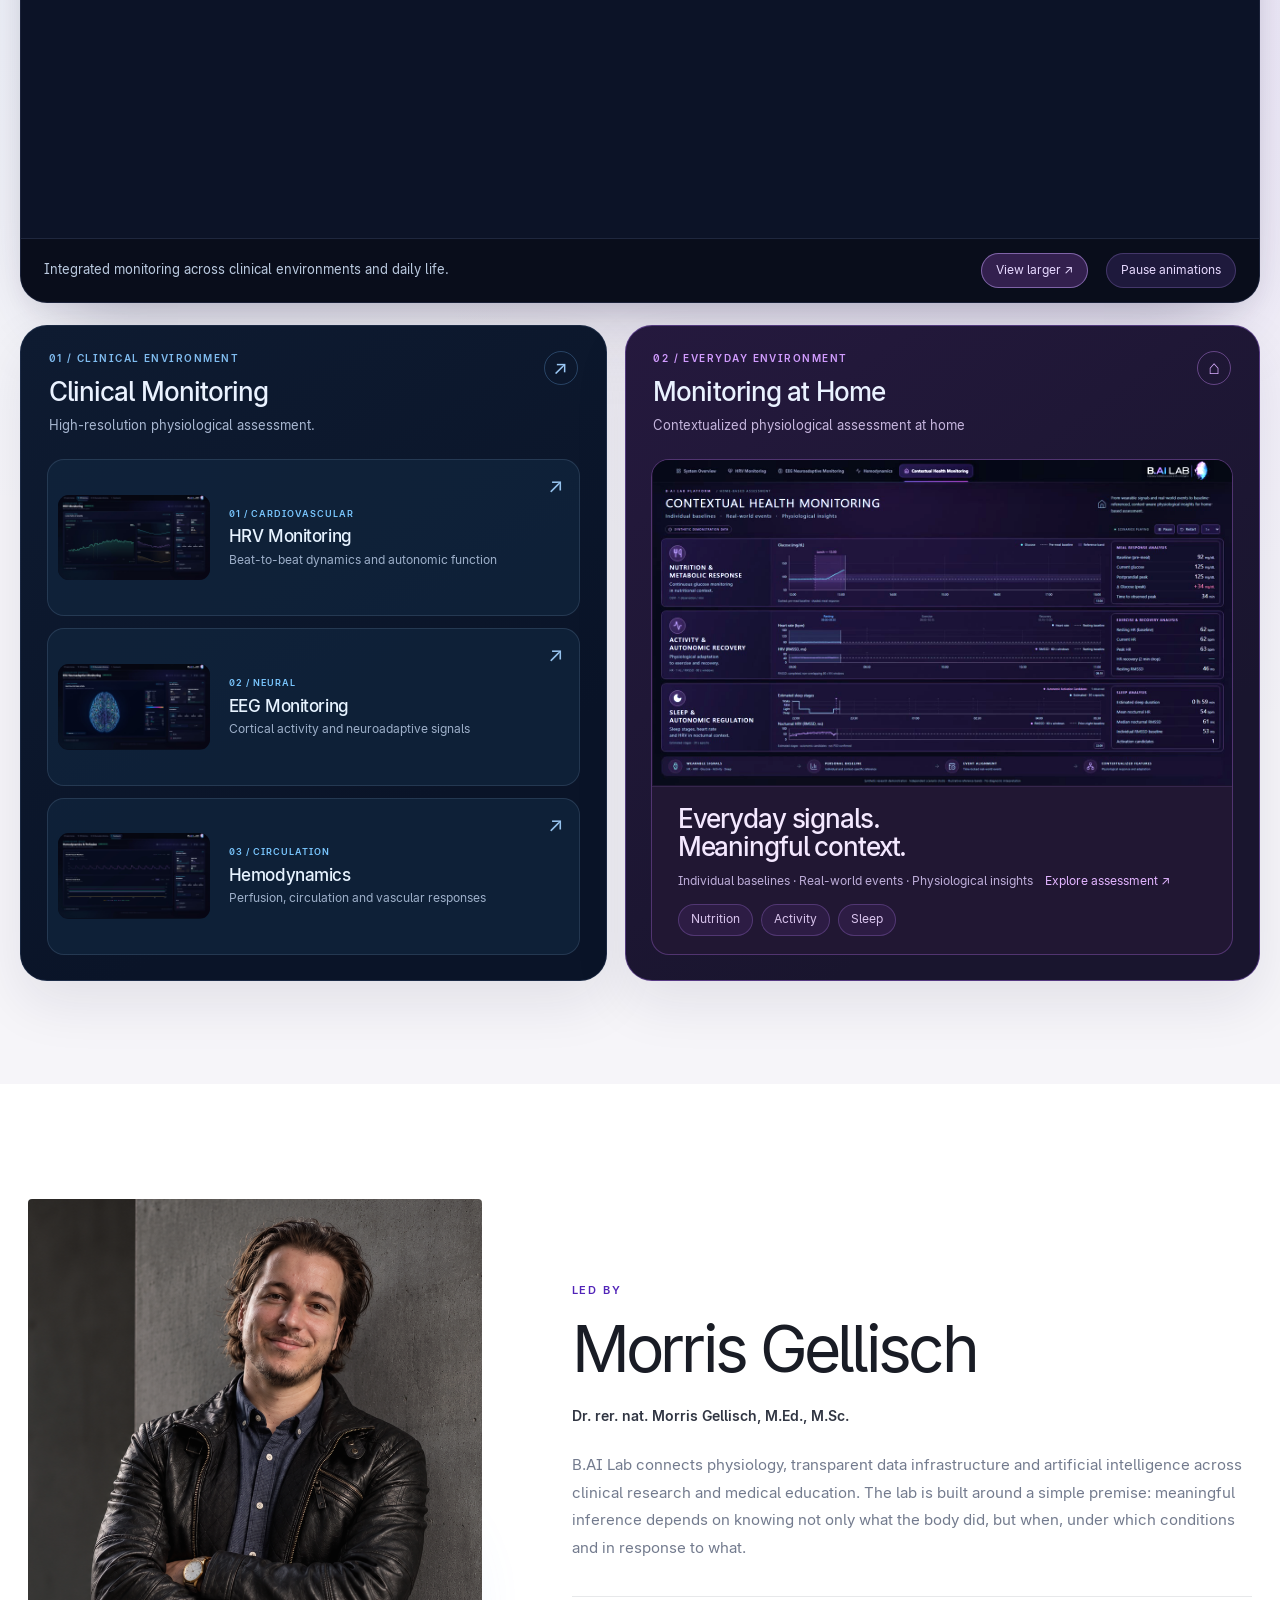
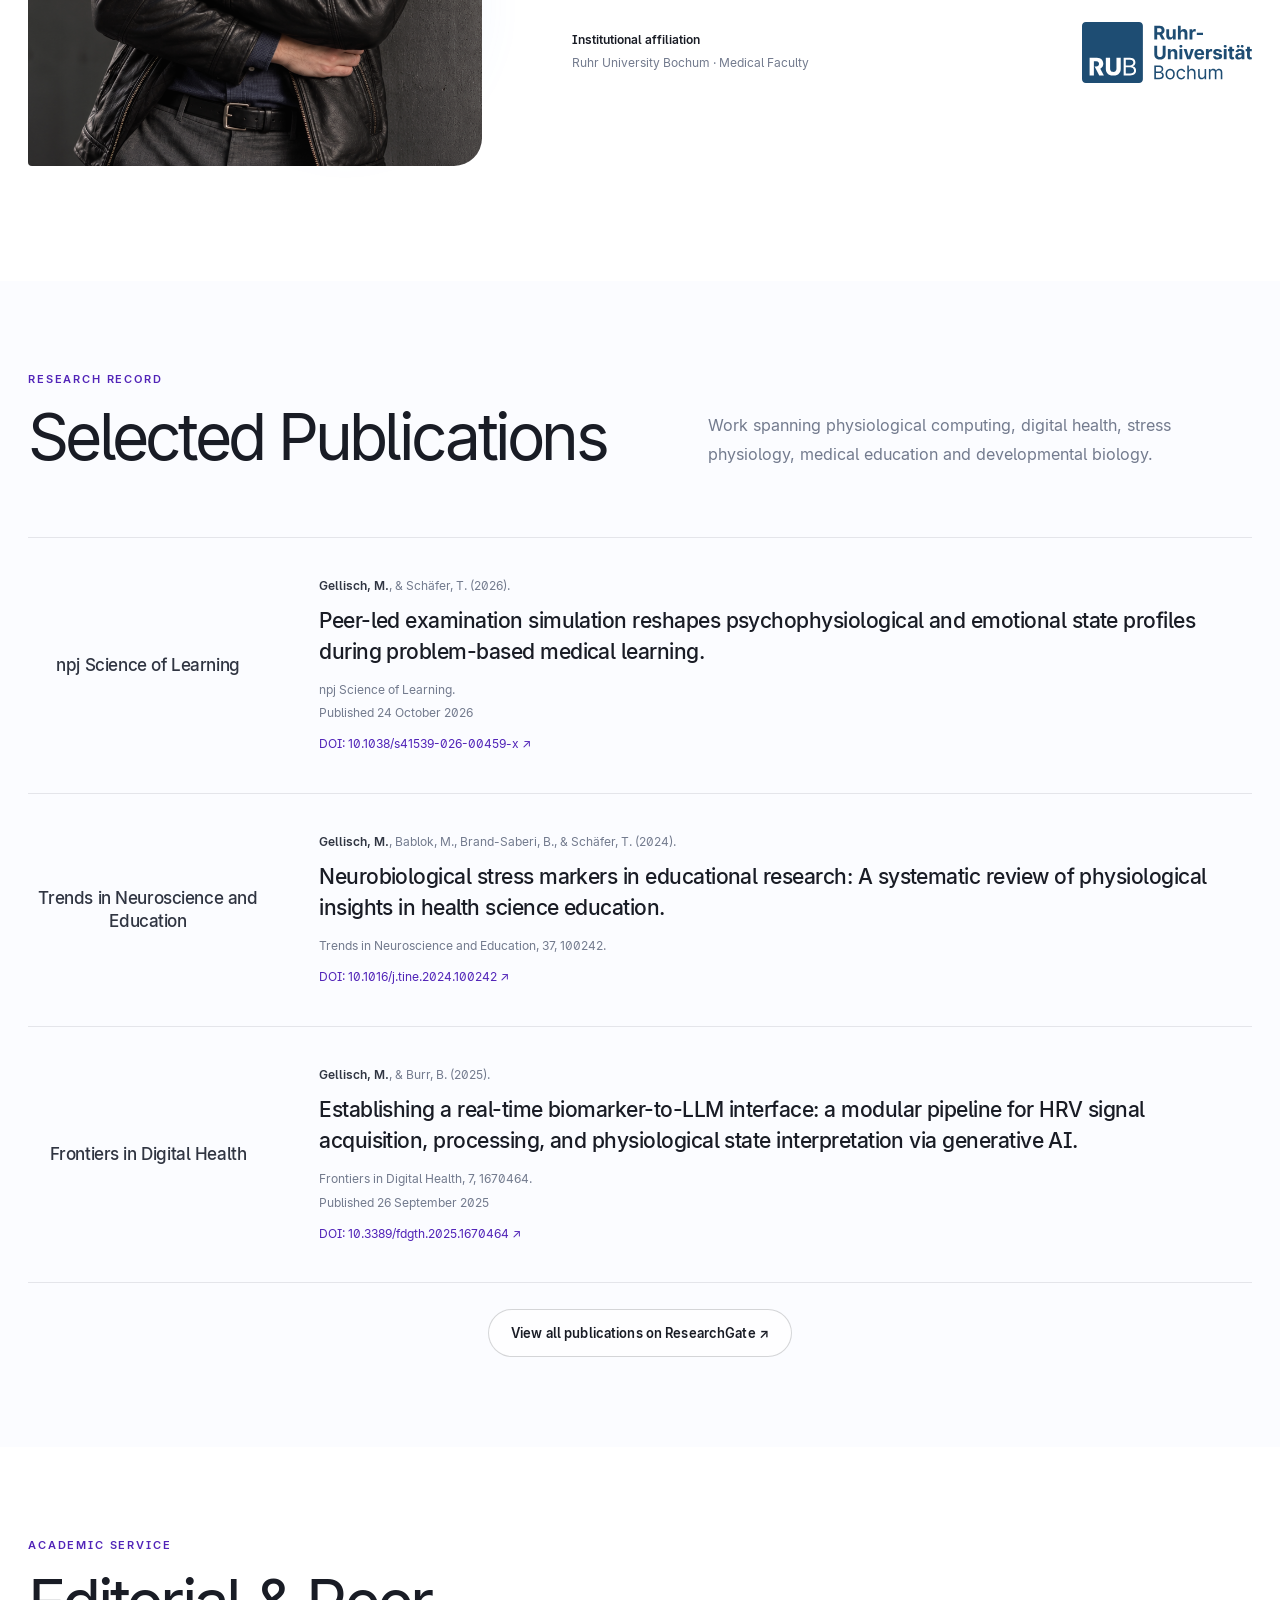
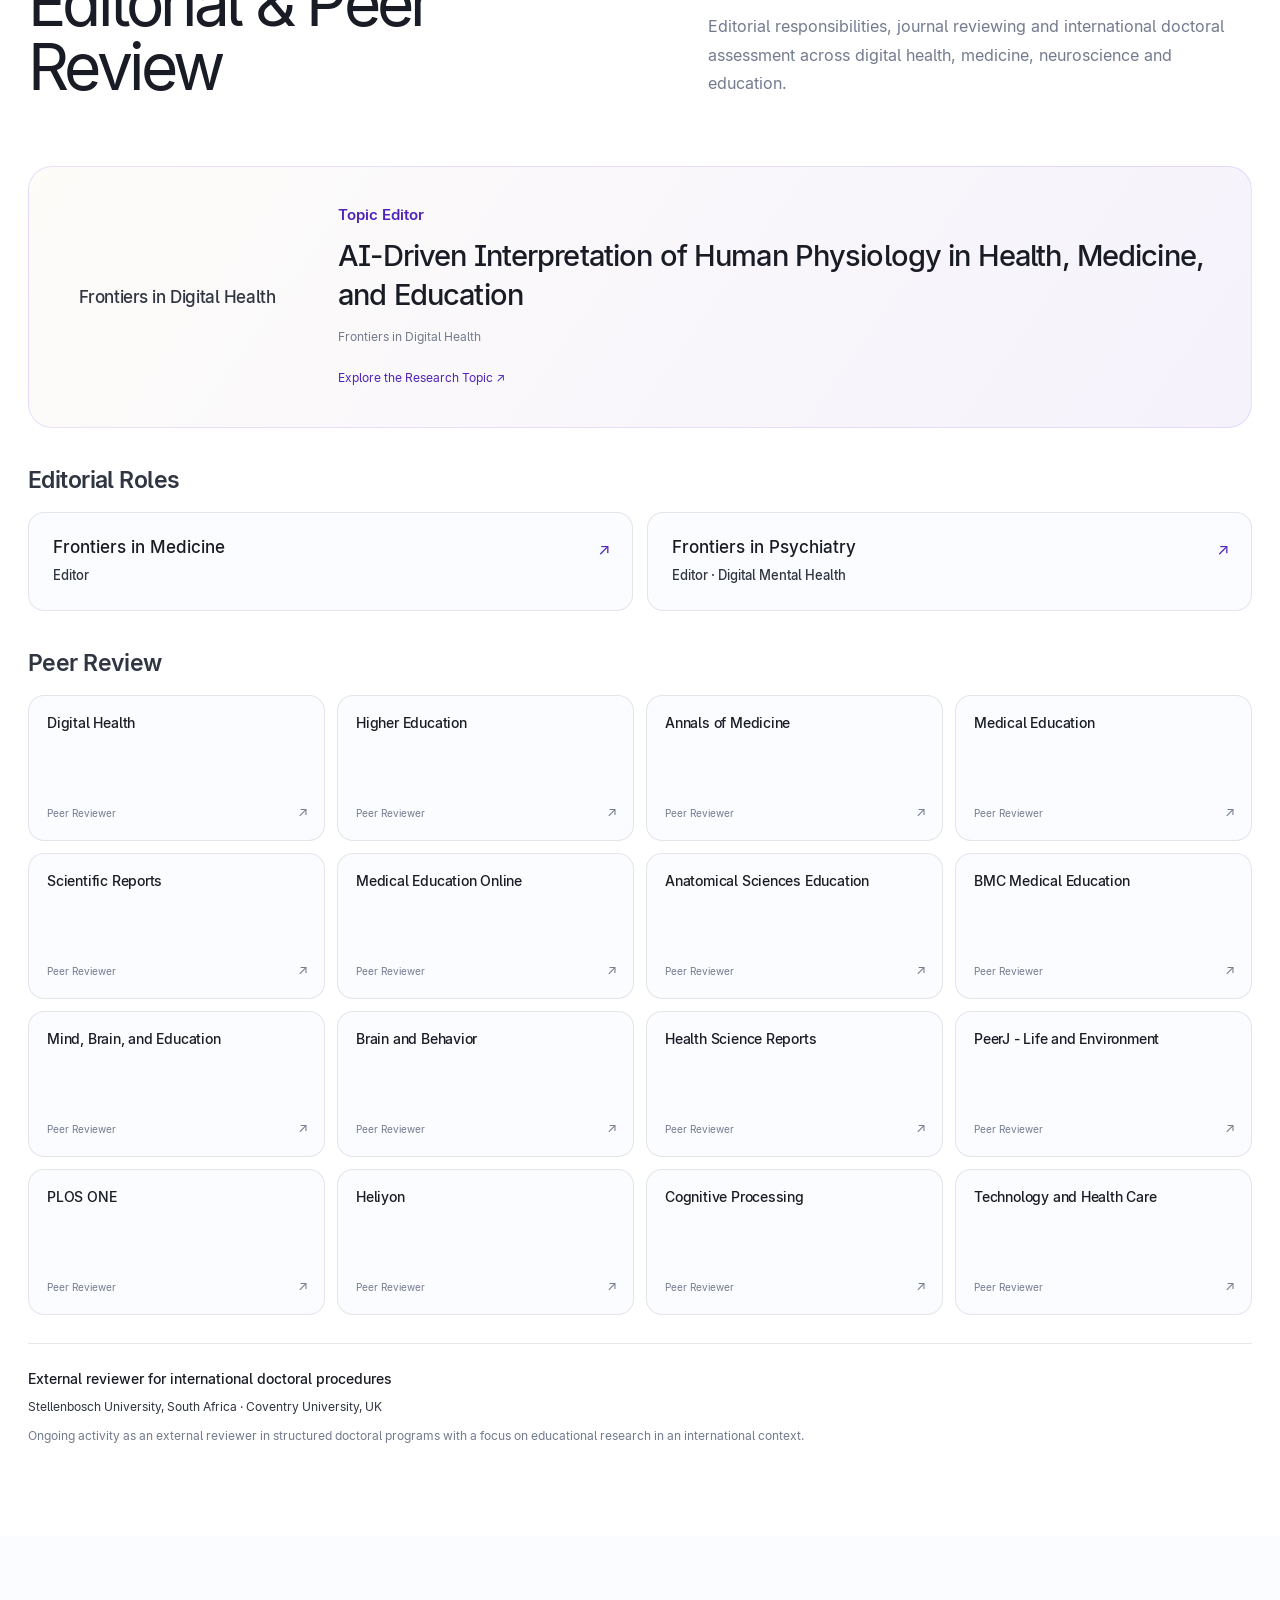
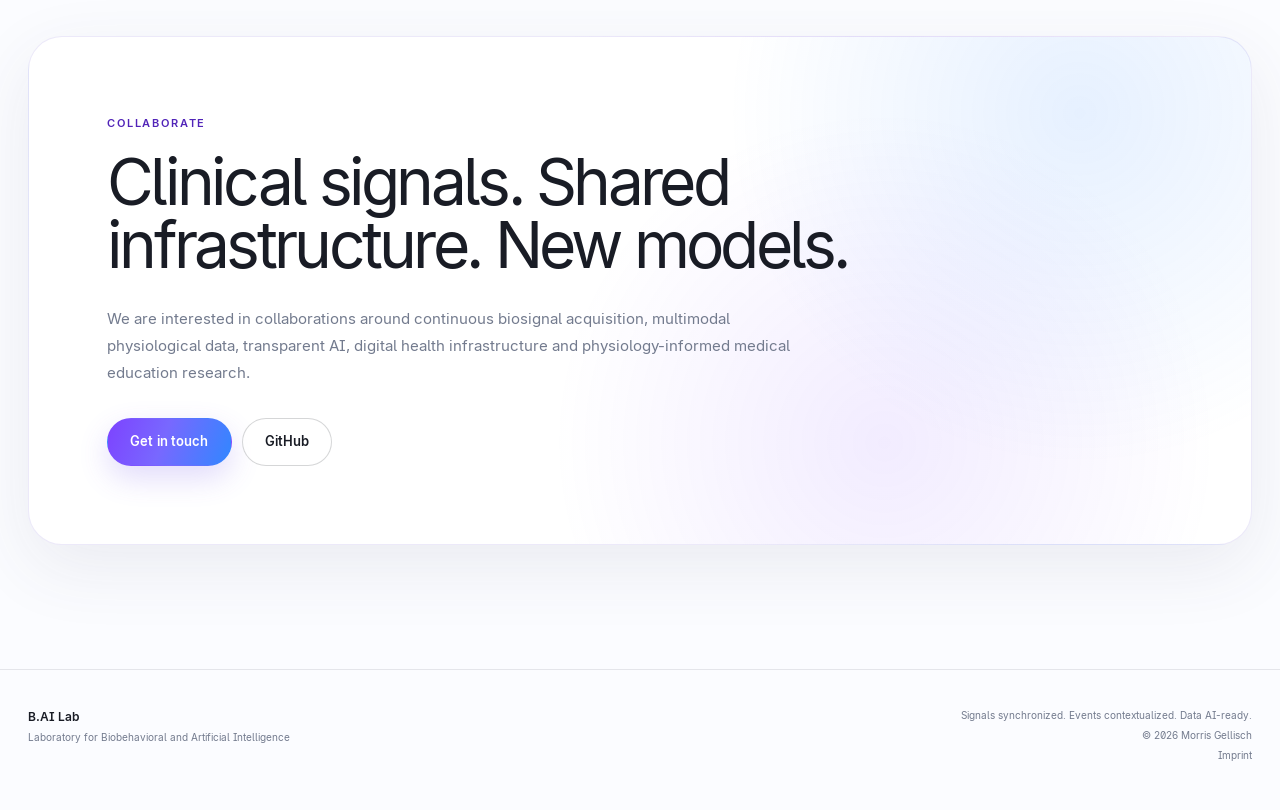
==== commit 92d1ebdf: "fix: remove academic service explanatory subtitles" ====
--- a/index.html
+++ b/index.html
@@ -279,13 +279,11 @@
 
         <div class="editorial-affiliations" aria-labelledby="editorialHeading">
           <h3 class="service-label" id="editorialHeading">Editorial Roles</h3>
-          <p class="service-subtitle">Journals in which I serve as Editor</p>
           <div id="editorialRoles" class="service-stack"><p class="data-loading">Loading editorial roles…</p></div>
         </div>
 
         <div class="peer-review-group" aria-labelledby="reviewHeading">
           <h3 class="service-label" id="reviewHeading">Peer Review</h3>
-          <p class="service-subtitle">Journals for which I serve as Peer Reviewer</p>
           <div id="reviewJournals" class="journal-grid"><p class="data-loading">Loading reviewing activity…</p></div>
         </div>
         <div id="doctoralReview" class="doctoral-review"></div>
--- a/assets/css/site.css
+++ b/assets/css/site.css
@@ -1033,8 +1033,7 @@
 .topic-link { display: inline-block; margin-top: 22px; color: var(--violet-deep); font-size: .75rem; }
 .research-topic-card:hover .topic-link { text-decoration: underline; text-underline-offset: 4px; }
 .editorial-affiliations, .peer-review-group { margin-top: 38px; }
-.service-label { margin-bottom: 5px; color: var(--ink-soft); font-size: clamp(1.25rem, 1.8vw, 1.5rem); font-weight: 600; line-height: 1.3; letter-spacing: -.025em; }
-.service-subtitle { margin-bottom: 16px; color: var(--muted); font-size: .78rem; line-height: 1.5; }
+.service-label { margin-bottom: 16px; color: var(--ink-soft); font-size: clamp(1.25rem, 1.8vw, 1.5rem); font-weight: 600; line-height: 1.3; letter-spacing: -.025em; }
 .service-stack { display: grid; grid-template-columns: repeat(2, minmax(0, 1fr)); gap: 14px; }
 .editorial-card { position: relative; padding: 23px 48px 23px 24px; border: 1px solid var(--line); border-radius: var(--radius-md); background: var(--paper); }
 .editorial-card.has-journal-visual { display: grid; grid-template-columns: 170px minmax(0, 1fr); gap: 22px; align-items: center; min-height: 112px; }
